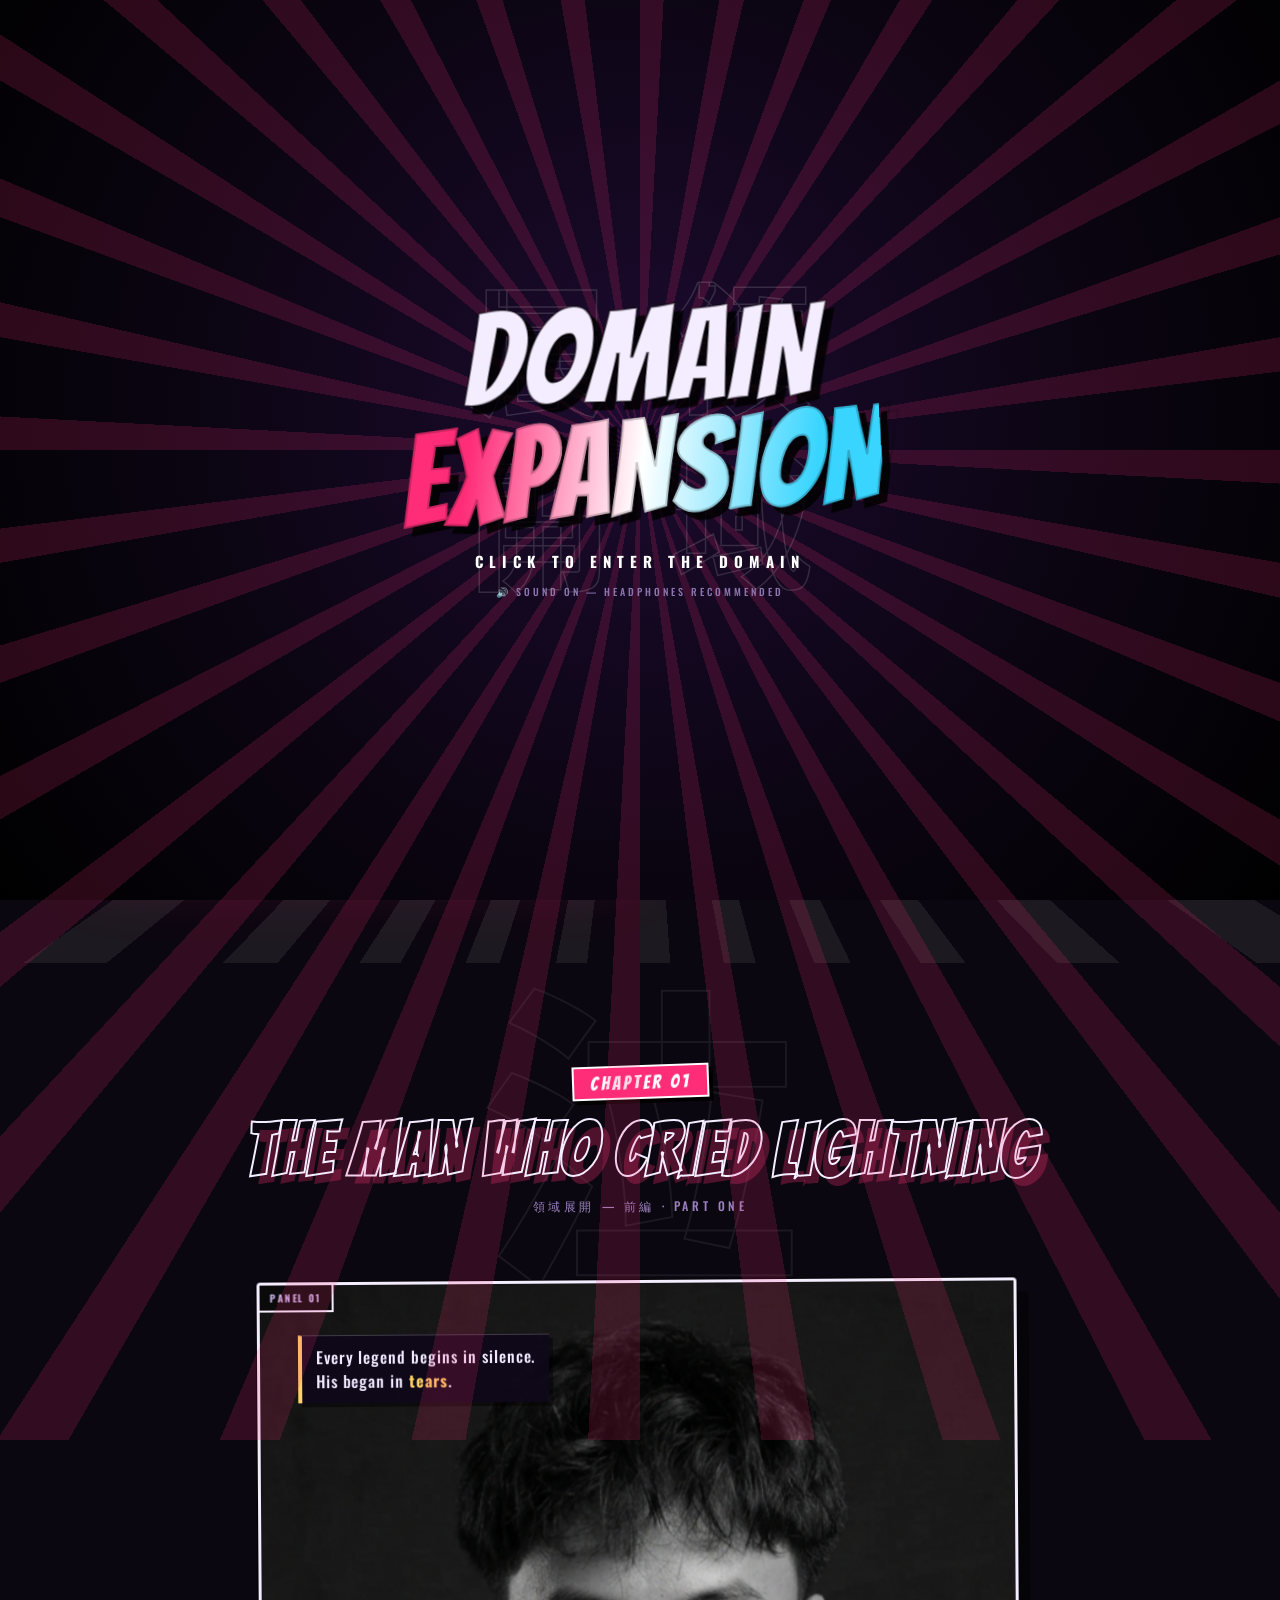
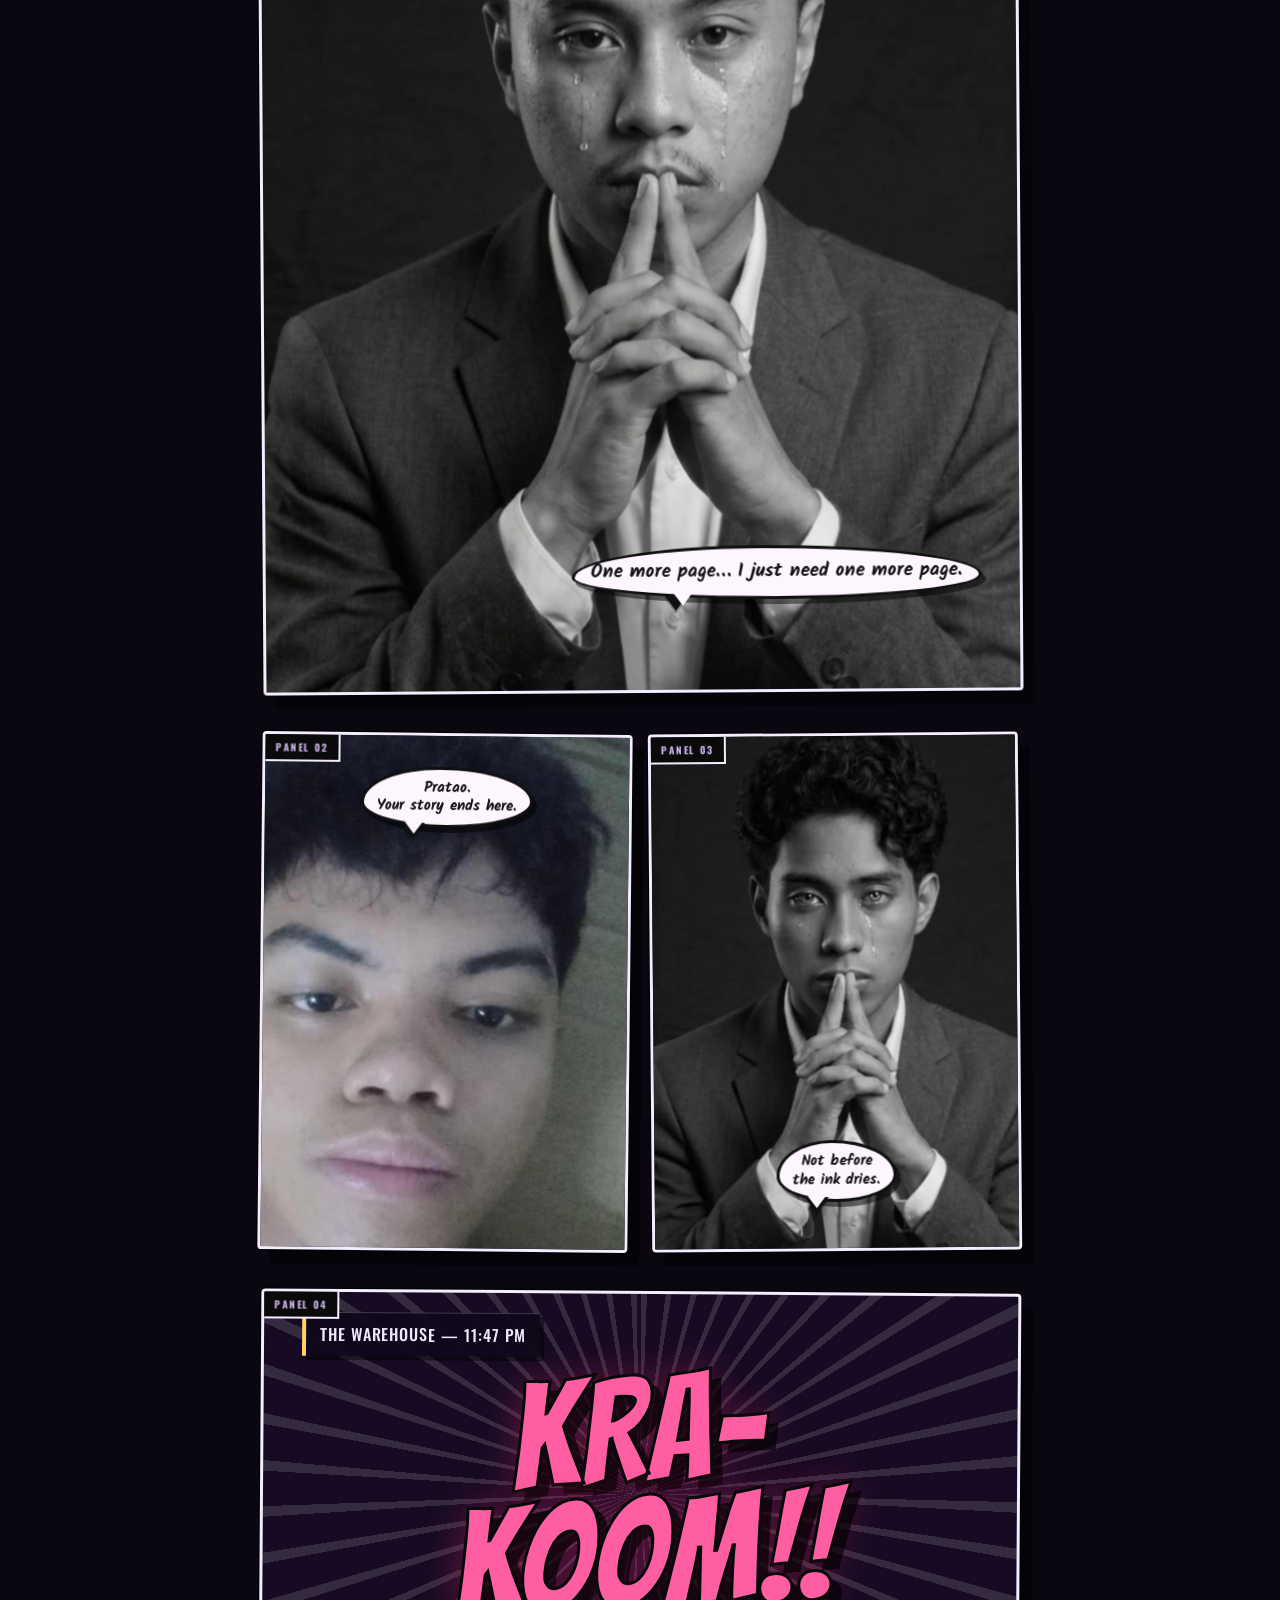
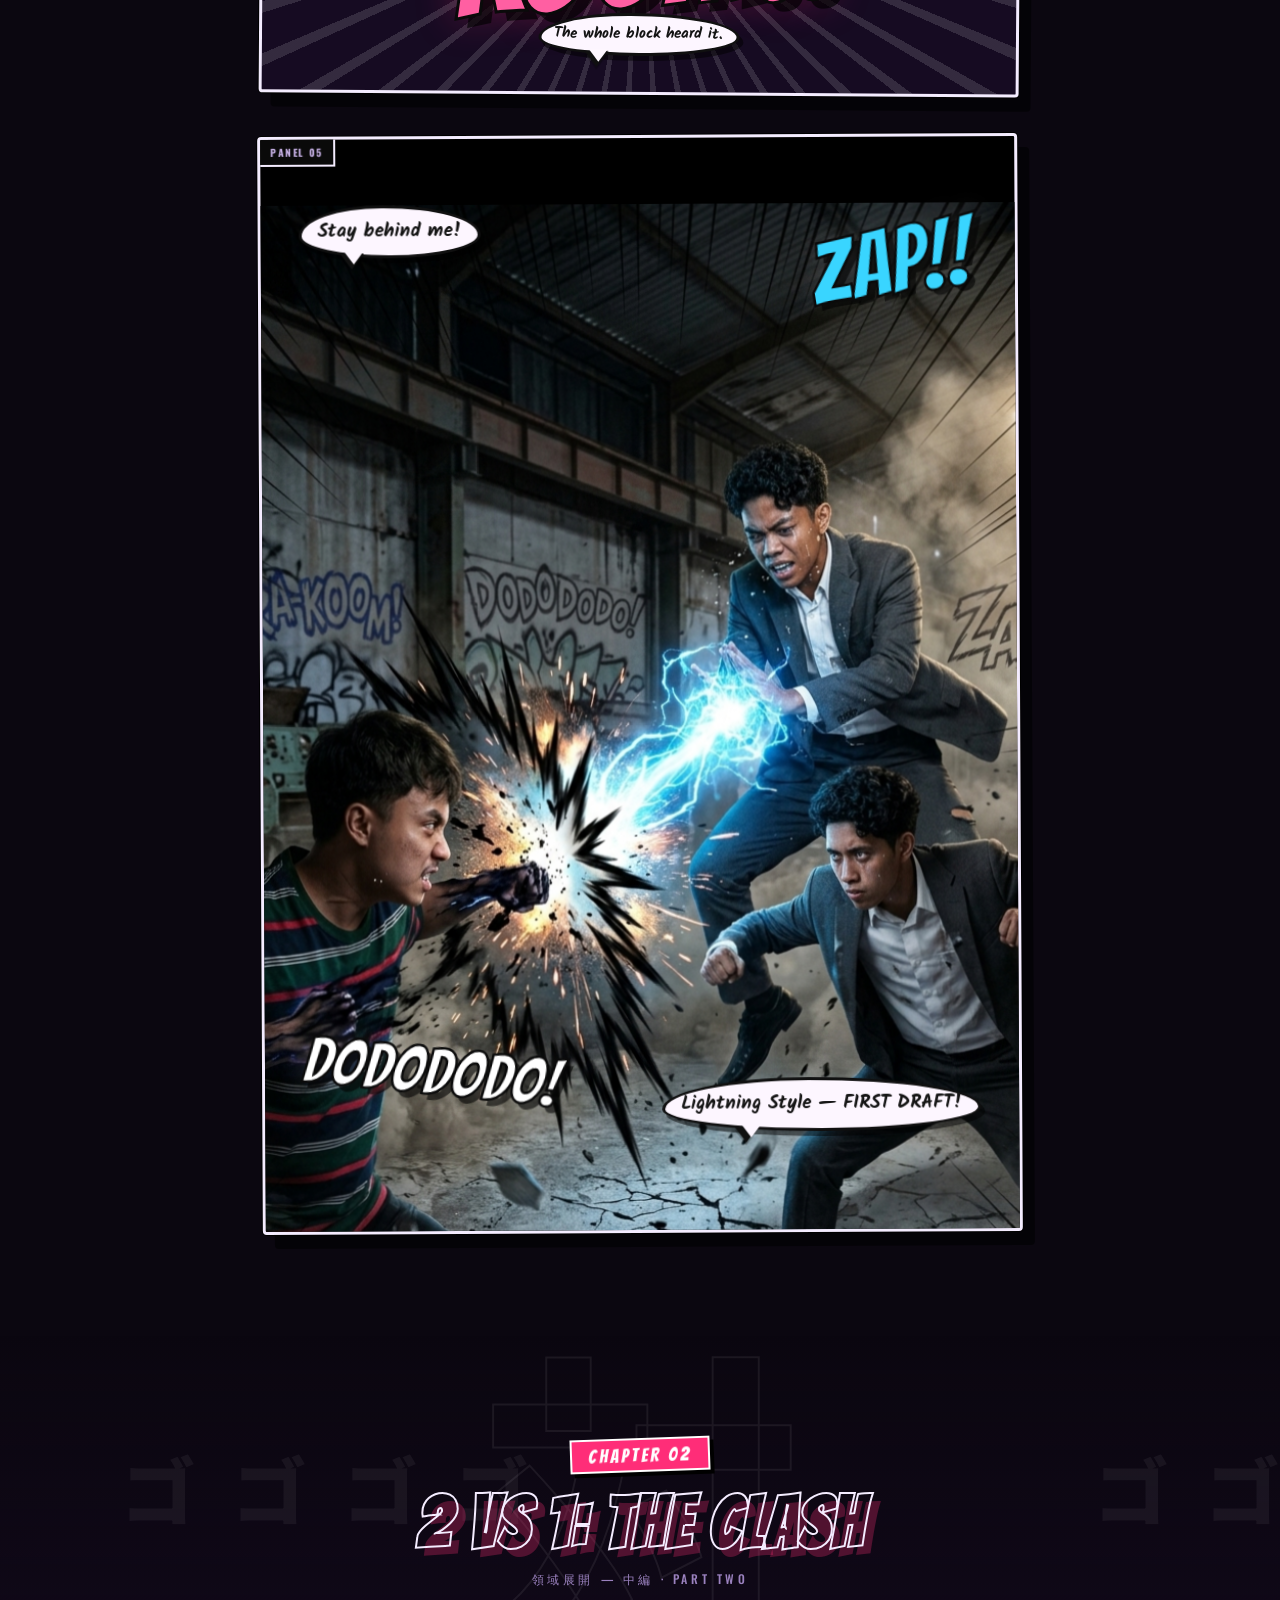
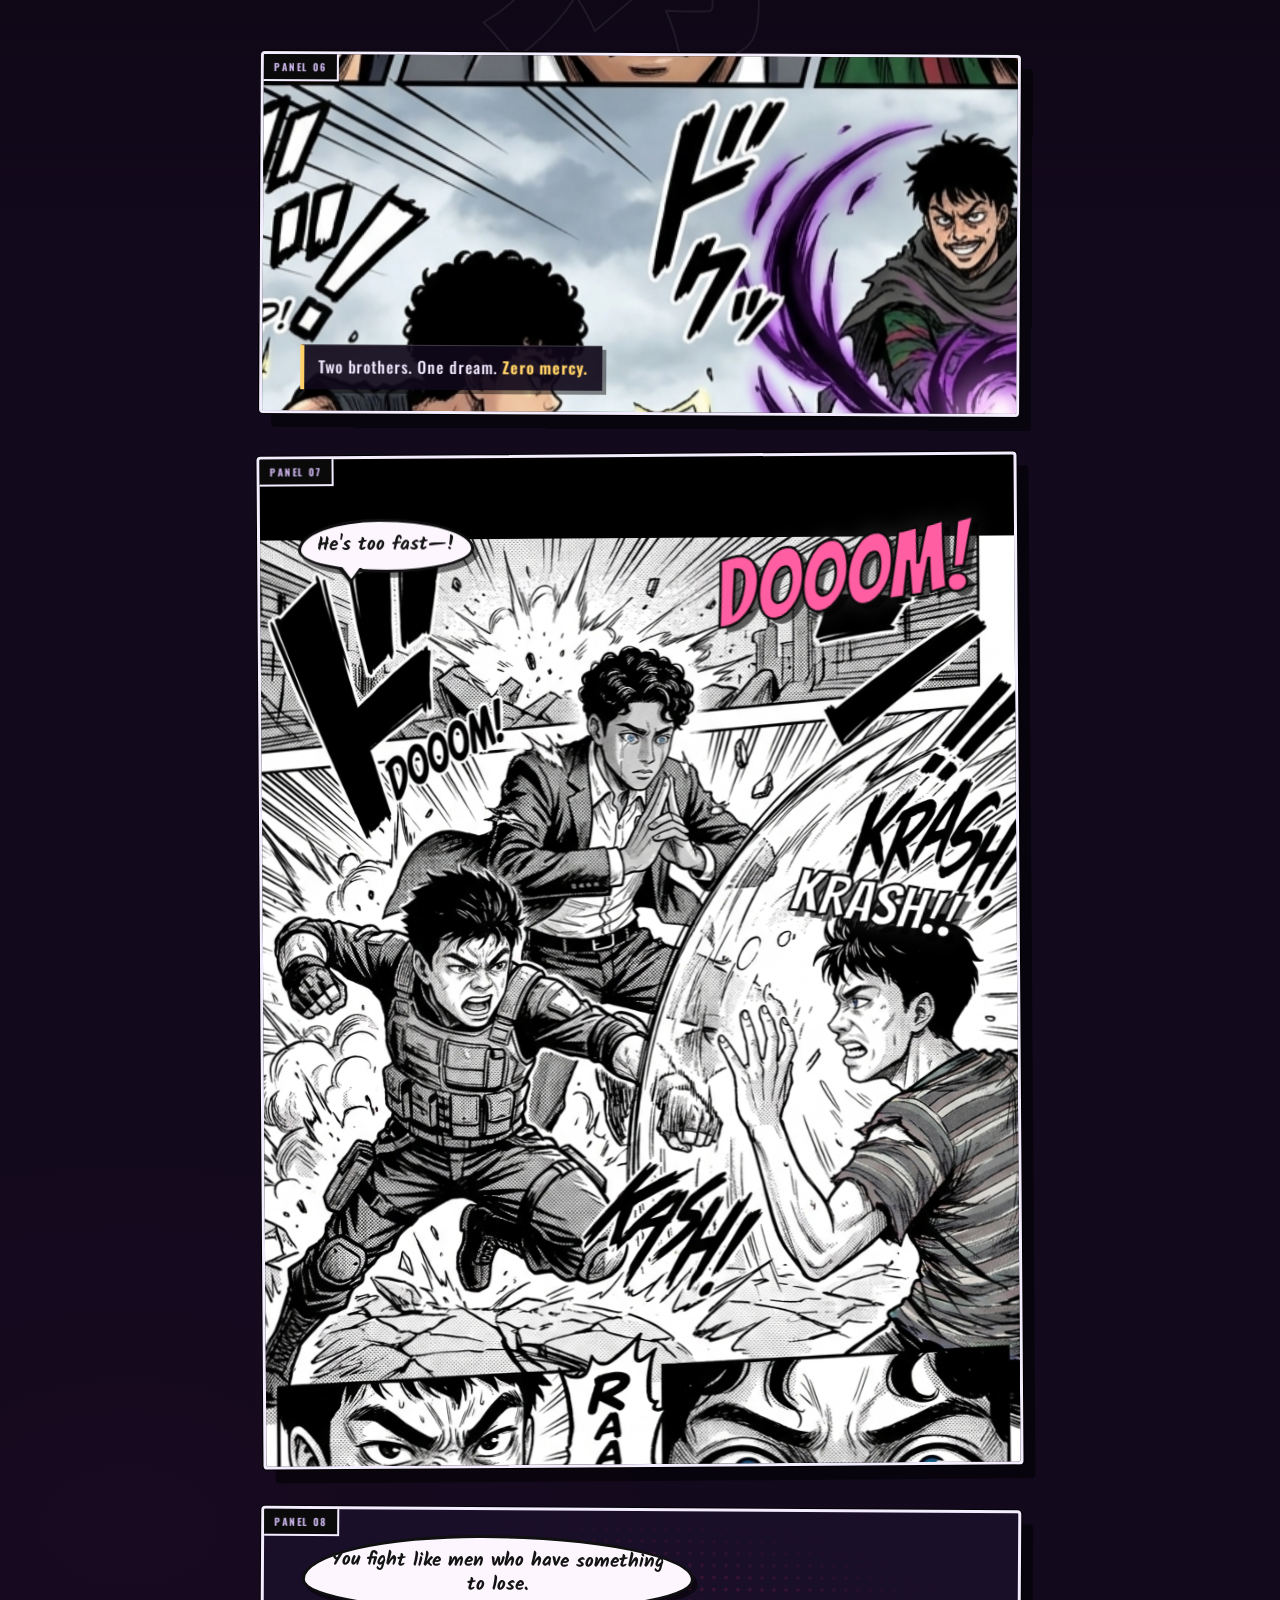
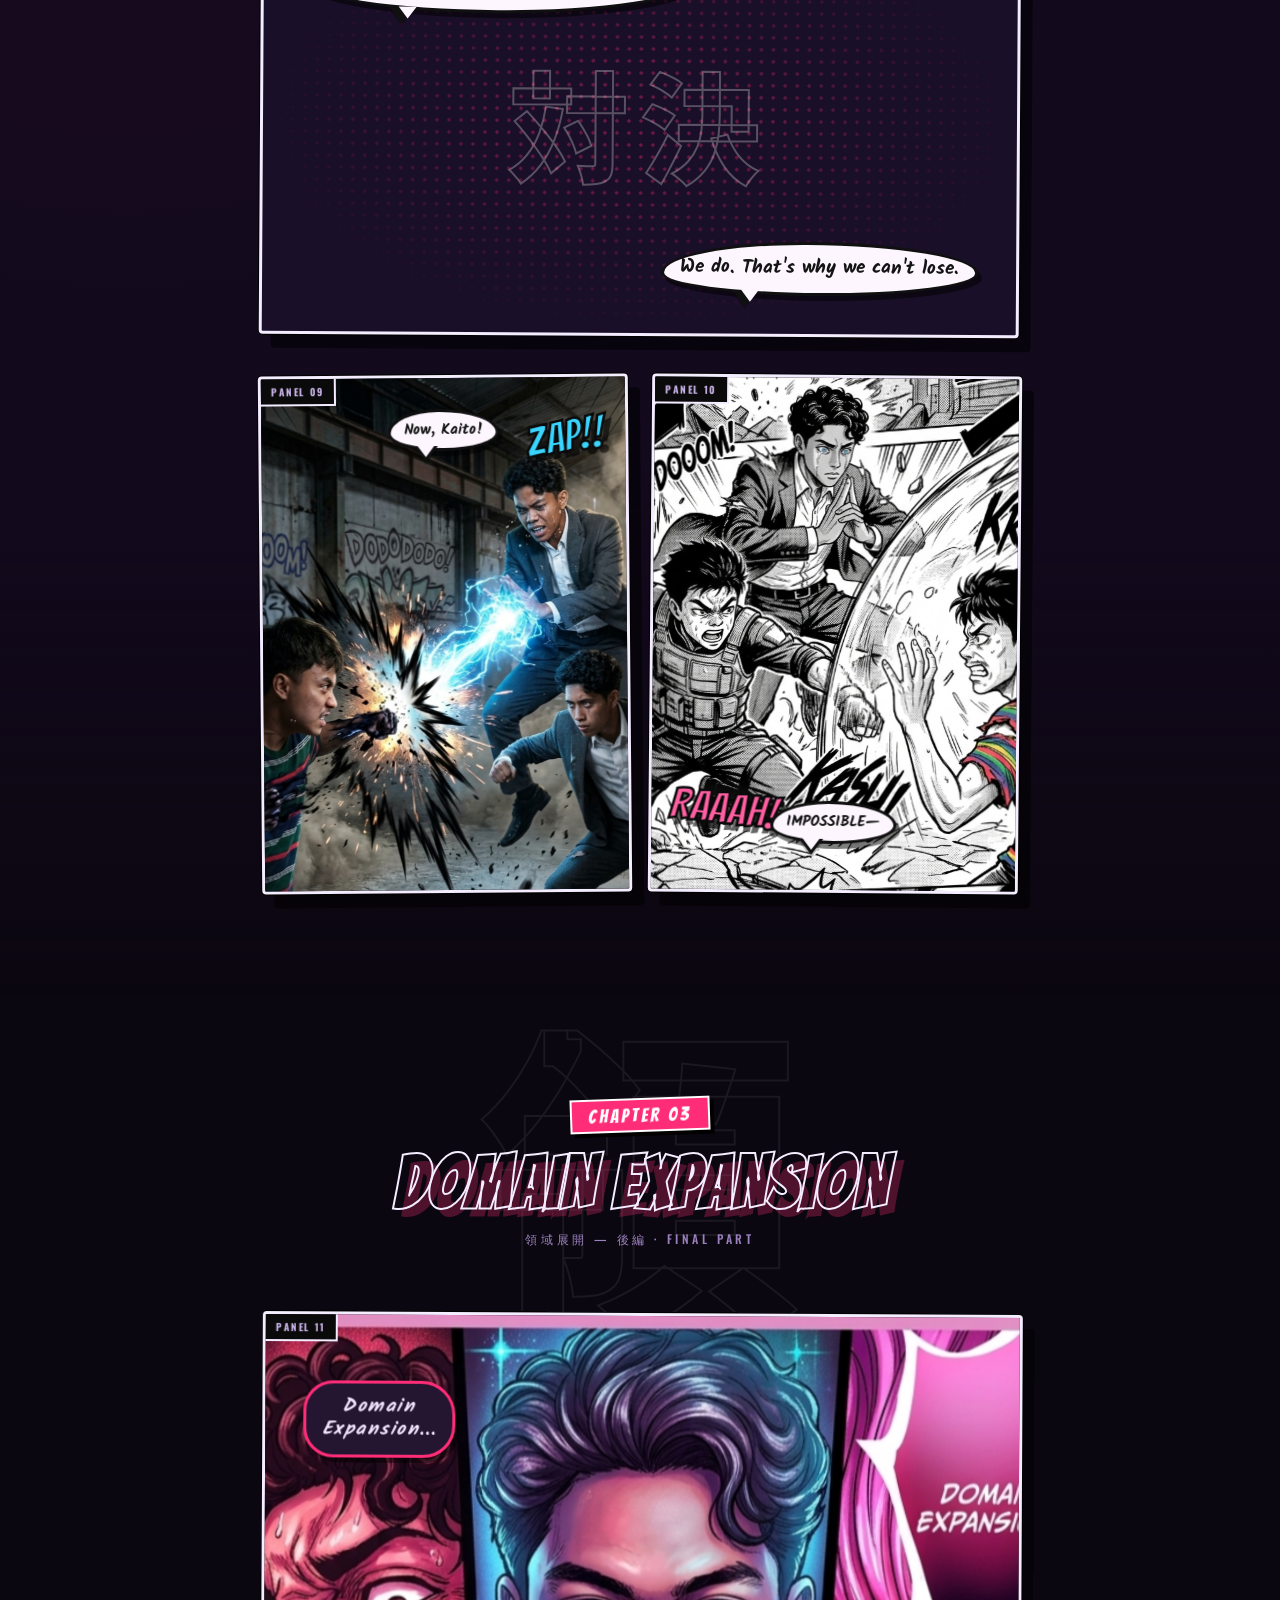
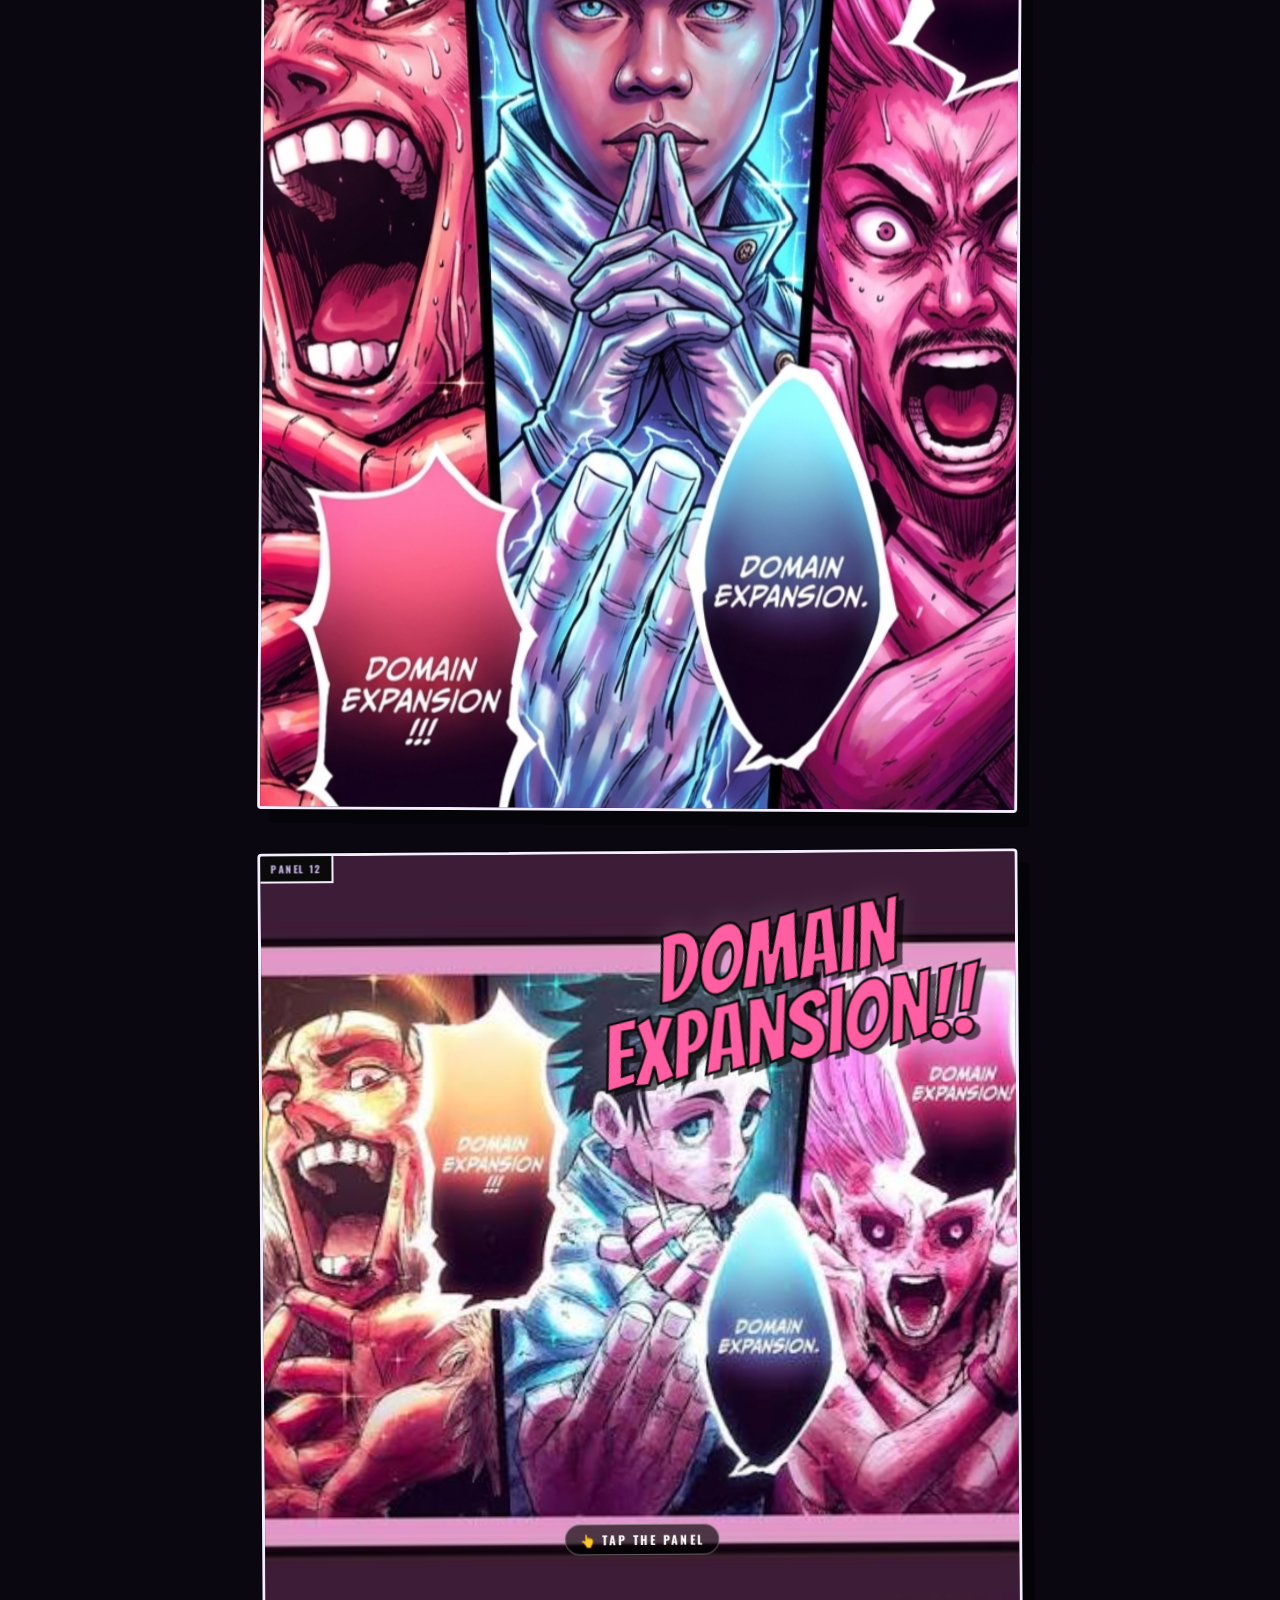
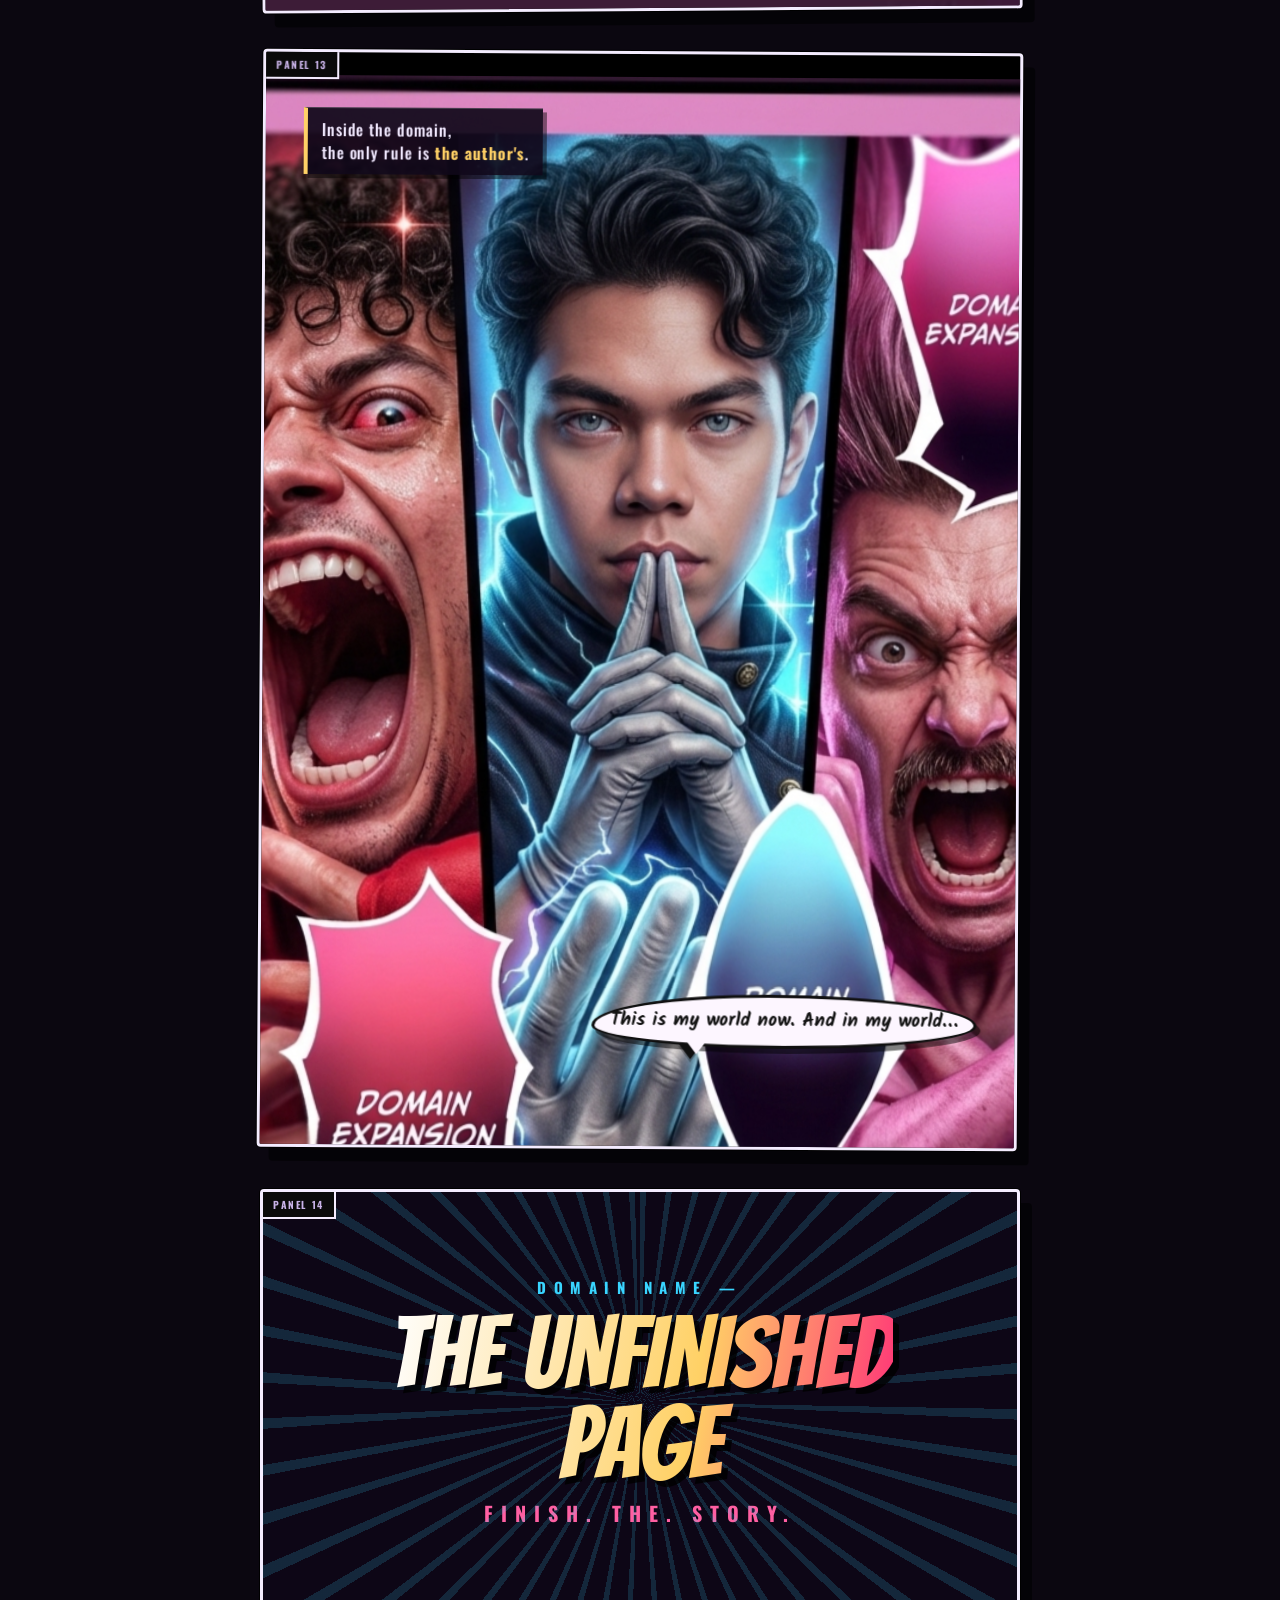
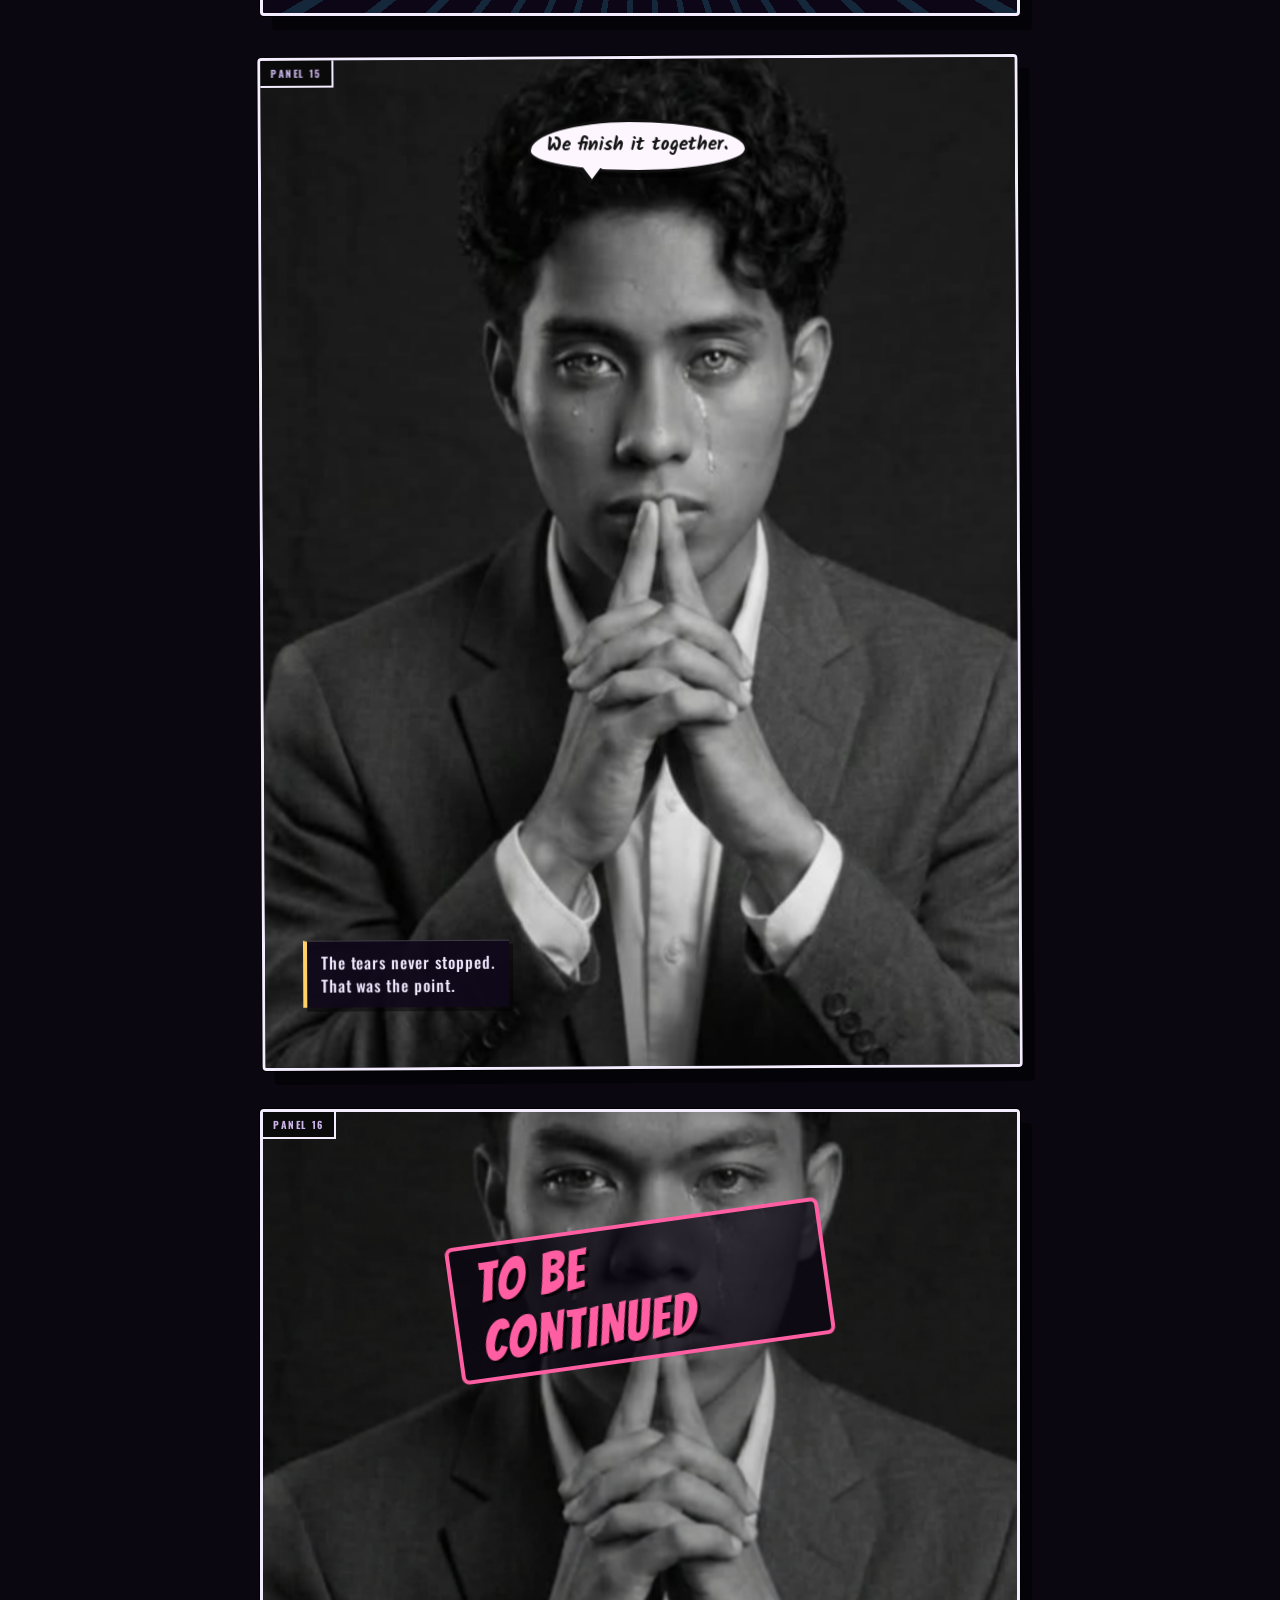
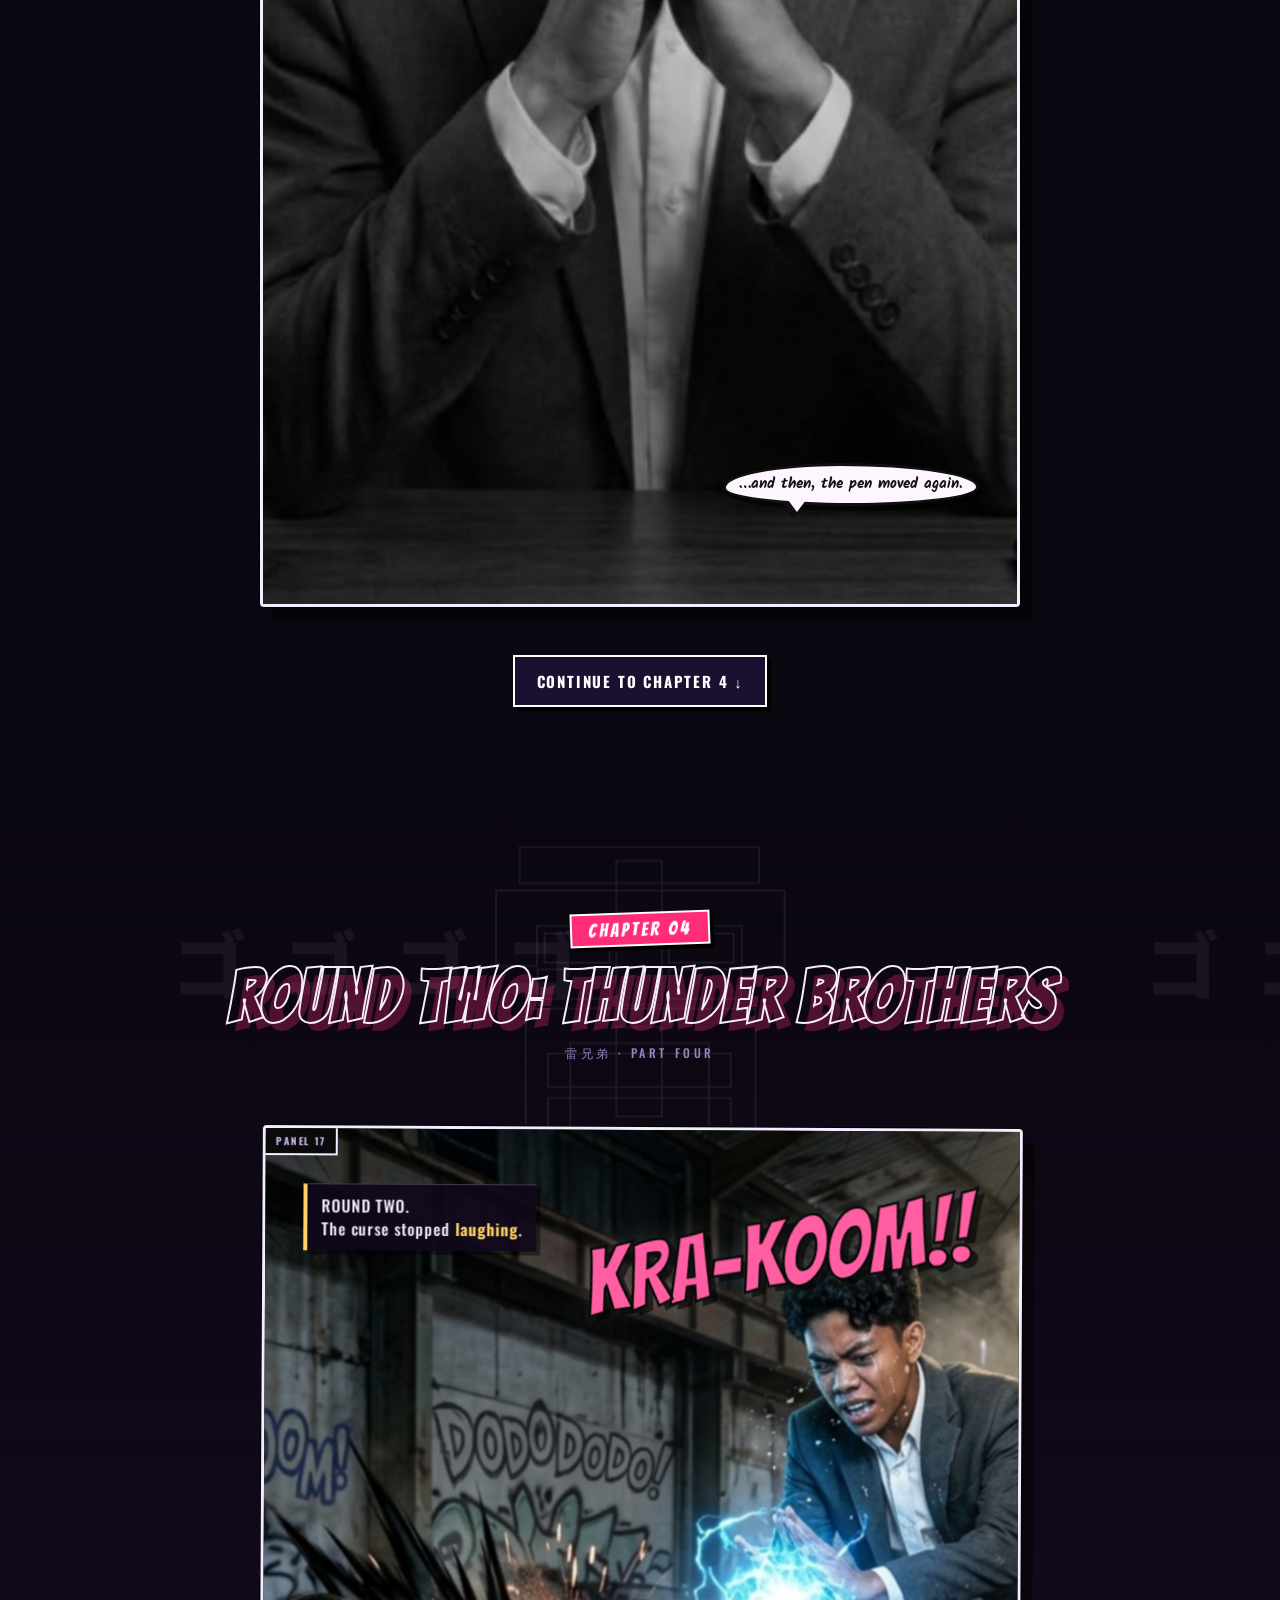
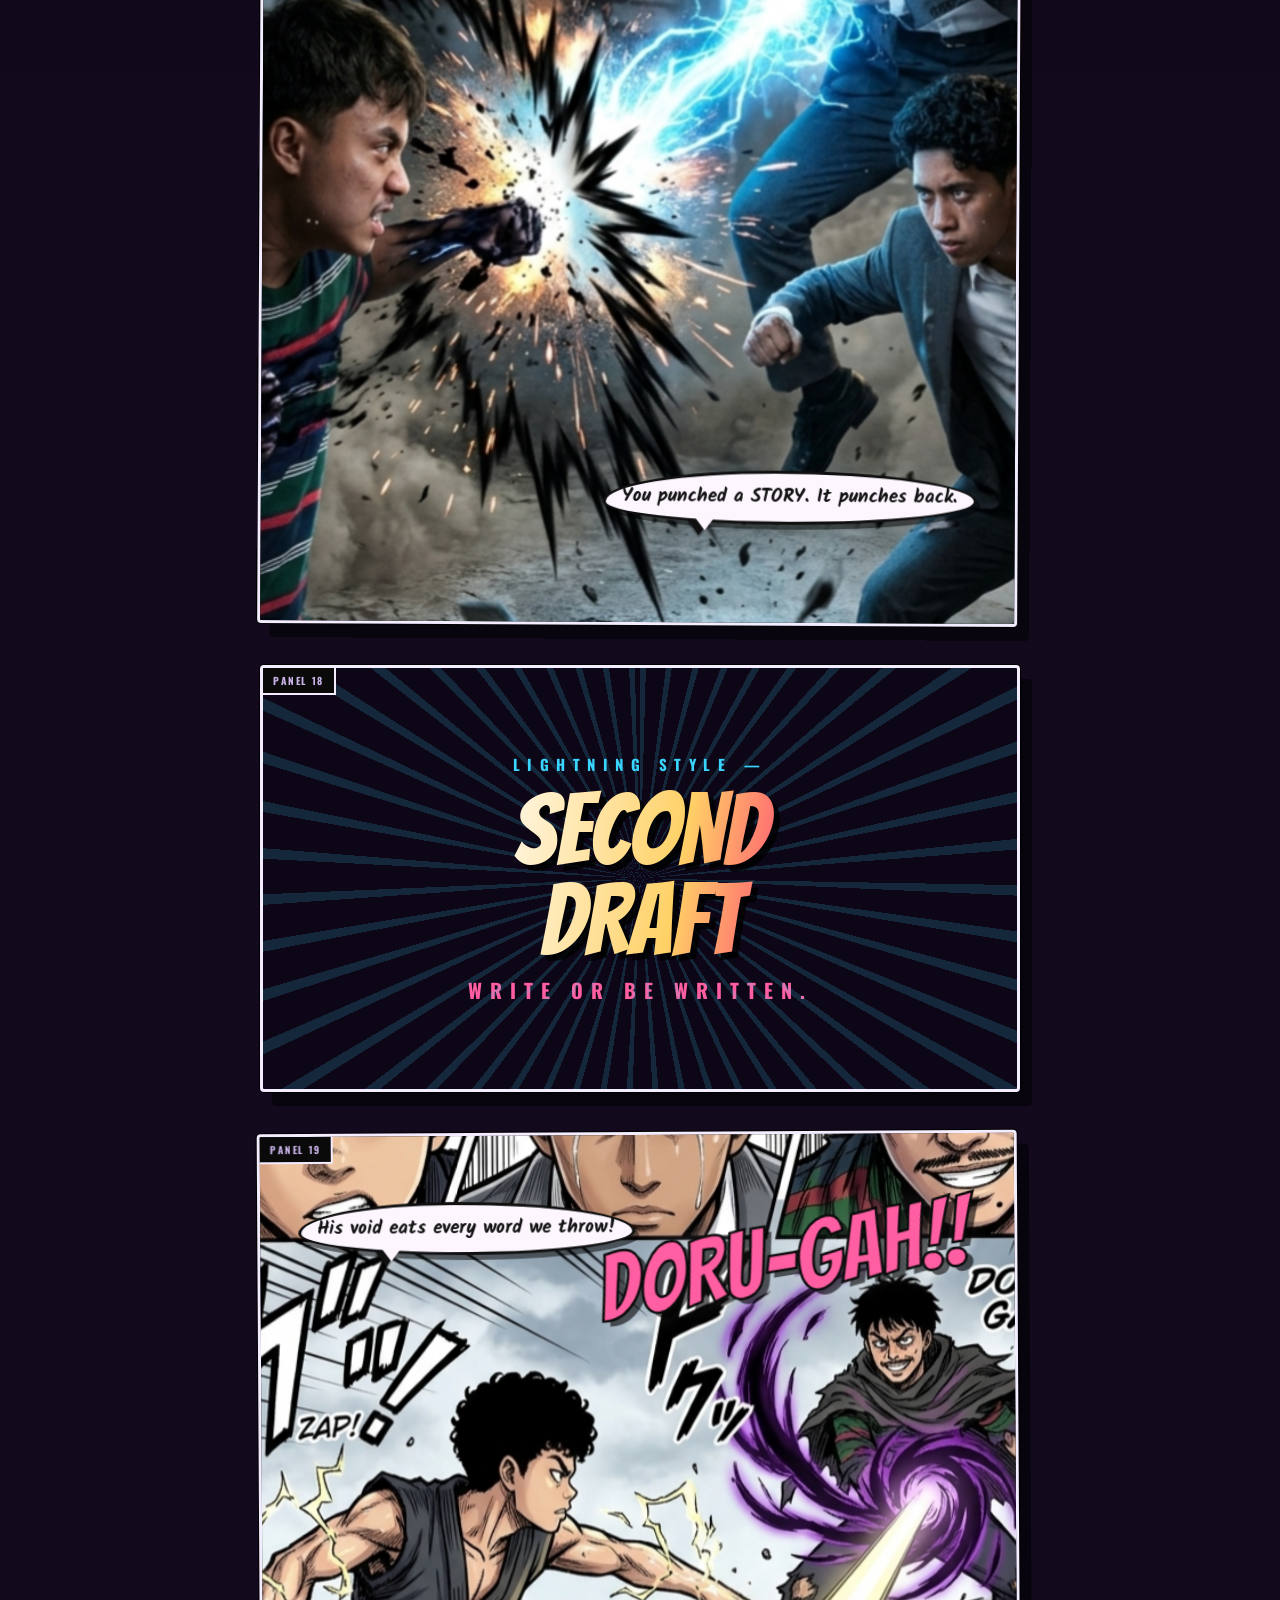
==== index.html @ a5335c6c "v2: intro cut-in, directional reveals, screen flash/quake, cinematic zoom, chapter rail, sound engin" ====
<!DOCTYPE html>
<html lang="en">
<head>
<meta charset="UTF-8">
<meta name="viewport" content="width=device-width, initial-scale=1.0">
<title>DOMAIN EXPANSION — Interactive Webtoon by PRATAO</title>
<meta name="description" content="DOMAIN EXPANSION — an interactive manga webtoon. Two brothers, one curse, and a domain built from unfinished pages. Scroll to read.">
<meta property="og:title" content="DOMAIN EXPANSION — Interactive Webtoon">
<meta property="og:description" content="Two brothers. One dream. Zero mercy. An interactive manga you can scroll, tap and unleash.">
<meta property="og:image" content="assets/img/domain-anime.jpg">
<meta name="theme-color" content="#0b0710">
<link rel="icon" href="data:image/svg+xml,<svg xmlns='http://www.w3.org/2000/svg' viewBox='0 0 100 100'><text y='.9em' font-size='90'>⚡</text></svg>">
<link rel="preconnect" href="https://fonts.googleapis.com">
<link rel="preconnect" href="https://fonts.gstatic.com" crossorigin>
<link href="https://fonts.googleapis.com/css2?family=Bangers&family=Kalam:wght@400;700&family=Oswald:wght@500;700&family=Noto+Sans+JP:wght@700;900&display=swap" rel="stylesheet">
<link rel="stylesheet" href="css/style.css">
</head>
<body>

<!-- ===== INTRO CUT-IN ===== -->
<div id="intro" class="intro" role="button" aria-label="Enter the site">
  <div class="intro__burst" aria-hidden="true"></div>
  <div class="intro__kanji" aria-hidden="true">領域展開</div>
  <div class="intro__title" aria-hidden="true">DOMAIN<em>EXPANSION</em></div>
  <div class="intro__press">CLICK TO ENTER THE DOMAIN</div>
  <div class="intro__hint">🔊 SOUND ON — HEADPHONES RECOMMENDED</div>
</div>
<div id="flashfx" class="flashfx" aria-hidden="true"></div>

<!-- ===== TICKER ===== -->
<div class="ticker" aria-hidden="true">
  <div class="ticker__track">
    <span>⚡ DOMAIN EXPANSION — 領域展開 — CHAPTER 6 OUT NOW — TAP PANELS TO UNLEASH — ⚡ DOMAIN EXPANSION — 領域展開 — CHAPTER 6 OUT NOW — TAP PANELS TO UNLEASH — </span>
    <span>⚡ DOMAIN EXPANSION — 領域展開 — CHAPTER 6 OUT NOW — TAP PANELS TO UNLEASH — ⚡ DOMAIN EXPANSION — 領域展開 — CHAPTER 6 OUT NOW — TAP PANELS TO UNLEASH — </span>
  </div>
</div>

<!-- ===== NAV ===== -->
<nav class="nav">
  <a class="nav__logo" href="#cover">
    <span class="nav__mark">DE</span>
    <span class="nav__title">DOMAIN<em>EXPANSION</em></span>
  </a>
  <div class="nav__links">
    <a href="#ch1">CH.1</a>
    <a href="#ch2">CH.2</a>
    <a href="#ch3">CH.3</a>
    <a href="#ch4">CH.4</a>
    <a href="#ch5">CH.5</a>
    <a href="#ch6">CH.6</a>
    <a href="#lab">LAB</a>
  </div>
  <div class="nav__actions">
    <button id="soundBtn" class="btn btn--ghost" title="Toggle sound (S)"><span id="soundIcon">🔇</span></button>
    <button id="domainBtn" class="btn btn--domain">DOMAIN EXPANSION ⚡</button>
  </div>
  <div class="progress"><div id="progressBar" class="progress__bar"></div></div>
</nav>
<aside id="rail" class="rail" aria-label="Chapters"></aside>

<!-- ===== COVER ===== -->
<header id="cover" class="cover">
  <div class="cover__burst" aria-hidden="true"></div>
  <div class="cover__inner">
    <div class="cover__art" data-reveal>
      <img src="assets/img/domain-anime.jpg" alt="Three sorcerers shouting DOMAIN EXPANSION" class="cover__img">
      <span class="cover__kanji" aria-hidden="true">領域展開</span>
    </div>
    <div class="cover__text">
      <p class="cover__kicker" data-reveal style="--d:.05s">SCROLL · TAP · UNLEASH</p>
      <h1 class="cover__title" data-reveal style="--d:.12s">
        <span class="t1">DOMAIN</span>
        <span class="t2">EXPANSION</span>
      </h1>
      <p class="cover__byline" data-reveal style="--d:.22s">STORY &amp; ART — <b>PRATAO</b> · AN INTERACTIVE WEBTOON</p>
      <div class="cover__cta" data-reveal style="--d:.3s">
        <a href="#ch1" class="btn btn--big">START READING ↓</a>
        <button class="btn btn--big btn--domain js-domain">DOMAIN EXPANSION ⚡</button>
      </div>
      <p class="cover__hint" data-reveal style="--d:.4s">TIP: every panel reacts when you tap it.</p>
    </div>
  </div>
</header>

<main>
<!-- ============ CHAPTER 1 ============ -->
<section id="ch1" class="chapter">
  <header class="chapter-card" data-reveal>
    <div class="cc-num">CHAPTER 01</div>
    <h2 class="cc-title">THE MAN WHO CRIED LIGHTNING</h2>
    <p class="cc-sub">領域展開 — 前編 · PART ONE</p>
  </header>

  <div class="page">

    <!-- P01 : desk tears (top crop) -->
    <figure class="panel r-34" data-no="01" data-reveal data-sfx="SHHK!" style="--tilt:-.4deg">
      <img class="art" src="assets/img/desk-tears-3.jpg" alt="A man in a suit crying, hands joined in a sign" style="--pos:50% 12%; --zoom:1.25" loading="lazy">
      <div class="narration n-tl" style="--d:.5s">Every legend begins in silence.<br>His began in <b>tears</b>.</div>
      <div class="bubble b-br" style="--d:.8s">One more page… I just need <b>one more page</b>.</div>
      <span class="tag">PANEL 01</span>
    </figure>

    <!-- P02 : villain vs hero split -->
    <div class="row">
      <figure class="panel r-45" data-no="02" data-reveal style="--tilt:.6deg">
        <img class="art" src="assets/img/villain.jpg" alt="The striped-shirt curse glaring" style="--pos:50% 28%; --zoom:1.35" loading="lazy">
        <div class="bubble b-tc sm" style="--d:.45s">Pratao.<br>Your story <b>ends</b> here.</div>
        <span class="tag">PANEL 02</span>
      </figure>
      <figure class="panel r-45" data-no="03" data-reveal style="--tilt:-.5deg; --d:.12s">
        <img class="art" src="assets/img/desk-tears-2.jpg" alt="The hero's tearful face" style="--pos:50% 14%; --zoom:1.45" loading="lazy">
        <div class="bubble b-bc sm" style="--d:.7s">Not before<br>the ink <b>dries</b>.</div>
        <span class="tag">PANEL 03</span>
      </figure>
    </div>

    <!-- P04 : pure CSS SFX panel (generated, no photo) -->
    <figure class="panel panel--sfx" data-no="04" data-reveal data-sfx="KRA-KOOM!!" style="--tilt:.4deg">
      <div class="speedlines" aria-hidden="true"></div>
      <div class="narration n-tl" style="--d:.5s">THE WAREHOUSE — 11:47 PM</div>
      <div class="giant-sfx gs-pink" style="--d:.35s">KRA-<br>KOOM!!</div>
      <div class="bubble b-bc sm" style="--d:.9s">The whole block heard it.</div>
      <span class="tag">PANEL 04</span>
    </figure>

    <!-- P05 : warehouse fight -->
    <figure class="panel r-916" data-no="05" data-reveal data-sfx="ZAP!!" style="--tilt:-.3deg">
      <img class="art" src="assets/img/warehouse-fight.jpg" alt="Lightning clash inside an abandoned warehouse" style="--pos:50% 45%; --zoom:1.12" loading="lazy">
      <div class="sfx sfx-cyan s1" style="--d:.45s">ZAP!!</div>
      <div class="sfx sfx-white s2" style="--d:.65s">DODODODO!</div>
      <div class="bubble b-tl" style="--d:.85s">Stay behind me!</div>
      <div class="bubble b-br" style="--d:1.05s">Lightning Style — <b>FIRST DRAFT!</b></div>
      <span class="tag">PANEL 05</span>
    </figure>

  </div>
</section>

<!-- ============ CHAPTER 2 ============ -->
<section id="ch2" class="chapter chapter--alt">
  <header class="chapter-card" data-reveal>
    <div class="cc-num">CHAPTER 02</div>
    <h2 class="cc-title">2 VS 1: THE CLASH</h2>
    <p class="cc-sub">領域展開 — 中編 · PART TWO</p>
  </header>

  <div class="page">

    <!-- P06 : three faces strip -->
    <figure class="panel r-21" data-no="06" data-reveal data-sfx="GOGOGO" style="--tilt:.3deg">
      <img class="art" src="assets/img/clash-2v1.jpg" alt="2 VS 1: THE CLASH — three faces before battle" style="--pos:50% 18%; --zoom:1.7" loading="lazy">
      <div class="narration n-bl" style="--d:.5s">Two brothers. One dream. <b>Zero mercy.</b></div>
      <span class="tag">PANEL 06</span>
    </figure>

    <!-- P07 : B/W manga fight -->
    <figure class="panel r-34" data-no="07" data-reveal data-sfx="DOOOM!!" style="--tilt:-.4deg">
      <img class="art" src="assets/img/clash-bw.jpg" alt="Black and white manga battle page" style="--pos:50% 40%; --zoom:1.05" loading="lazy">
      <div class="sfx sfx-pink s1" style="--d:.45s">DOOOM!</div>
      <div class="sfx sfx-white s3" style="--d:.7s">KRASH!!</div>
      <div class="bubble b-tl" style="--d:.9s">He's too fast—!</div>
      <span class="tag">PANEL 07</span>
    </figure>

    <!-- P08 : dialogue-only halftone panel (generated) -->
    <figure class="panel panel--talk" data-no="08" data-reveal style="--tilt:.35deg">
      <div class="halftone" aria-hidden="true"></div>
      <div class="talk__kanji" aria-hidden="true">対決</div>
      <div class="bubble b-tl" style="--d:.4s">You fight like men who have something to lose.</div>
      <div class="bubble b-br" style="--d:.8s">We do. That's why we <b>can't</b> lose.</div>
      <span class="tag">PANEL 08</span>
    </figure>

    <!-- P09 : split realism + color -->
    <div class="row">
      <figure class="panel r-45" data-no="09" data-reveal data-sfx="VWOOM!!" style="--tilt:-.5deg">
        <img class="art" src="assets/img/warehouse-fight.jpg" alt="Lightning blast against the curse" style="--pos:24% 55%; --zoom:1.45" loading="lazy">
        <div class="sfx sfx-cyan s1 sm-sfx" style="--d:.5s">ZAP!!</div>
        <div class="bubble b-tc sm" style="--d:.75s">Now, Kaito!</div>
        <span class="tag">PANEL 09</span>
      </figure>
      <figure class="panel r-45" data-no="10" data-reveal style="--tilt:.5deg; --d:.12s">
        <img class="art" src="assets/img/clash-bw-color.jpg" alt="The curse screams as the brothers attack" style="--pos:74% 42%; --zoom:1.45" loading="lazy">
        <div class="sfx sfx-pink s2 sm-sfx" style="--d:.55s">RAAAH!</div>
        <div class="bubble b-bc sm" style="--d:.85s">IMPOSSIBLE—</div>
        <span class="tag">PANEL 10</span>
      </figure>
    </div>

  </div>
</section>

<!-- ============ CHAPTER 3 ============ -->
<section id="ch3" class="chapter">
  <header class="chapter-card" data-reveal>
    <div class="cc-num">CHAPTER 03</div>
    <h2 class="cc-title">DOMAIN EXPANSION</h2>
    <p class="cc-sub">領域展開 — 後編 · FINAL PART</p>
  </header>

  <div class="page">

    <!-- P11 : whisper before the domain -->
    <figure class="panel r-916" data-no="11" data-reveal data-sfx="VMMMM..." style="--tilt:.3deg">
      <img class="art" src="assets/img/domain-anime.jpg" alt="The suit sorcerer closes his hands, energy rising" style="--pos:50% 32%; --zoom:1.18" loading="lazy">
      <div class="bubble b-tl whisper" style="--d:.5s">Domain<br>Expansion…</div>
      <span class="tag">PANEL 11</span>
    </figure>

    <!-- P12 : the grid — tap to trigger overlay -->
    <figure class="panel r-11" data-no="12" data-reveal data-domain data-sfx="領域展開!!" style="--tilt:-.4deg">
      <img class="art" src="assets/img/domain-anime-grid.png" alt="Three sorcerers shout DOMAIN EXPANSION" style="--pos:50% 50%; --zoom:1" loading="lazy">
      <div class="sfx sfx-pink s1" style="--d:.45s">DOMAIN<br>EXPANSION!!</div>
      <div class="tap-hint" style="--d:1s">👆 TAP THE PANEL</div>
      <span class="tag">PANEL 12</span>
    </figure>

    <!-- P13 : realism domain -->
    <figure class="panel r-916" data-no="13" data-reveal data-domain data-sfx="領域展開!!" style="--tilt:.35deg">
      <img class="art" src="assets/img/domain-realism.jpg" alt="Realistic domain expansion panel with two screaming curses" style="--pos:50% 38%; --zoom:1.15" loading="lazy">
      <div class="narration n-tl" style="--d:.5s">Inside the domain,<br>the only rule is <b>the author's</b>.</div>
      <div class="bubble b-br" style="--d:.85s">This is my world now. And in my world…</div>
      <span class="tag">PANEL 13</span>
    </figure>

    <!-- P14 : full-bleed impact panel (generated) -->
    <figure class="panel panel--impact" data-no="14" data-reveal data-domain data-sfx="THE UNFINISHED PAGE" style="--tilt:0deg">
      <div class="speedlines speedlines--cyan" aria-hidden="true"></div>
      <div class="impact__small">DOMAIN NAME —</div>
      <div class="impact__big">THE UNFINISHED<br>PAGE</div>
      <div class="impact__line">FINISH. THE. STORY.</div>
      <span class="tag">PANEL 14</span>
    </figure>

    <!-- P15 : tears resolve -->
    <figure class="panel r-34" data-no="15" data-reveal data-sfx="SHHH..." style="--tilt:-.3deg">
      <img class="art" src="assets/img/desk-tears-2.jpg" alt="The hero cries as the domain fades" style="--pos:50% 20%; --zoom:1.28" loading="lazy">
      <div class="bubble b-tc" style="--d:.5s">We finish it <b>together</b>.</div>
      <div class="narration n-bl" style="--d:.9s">The tears never stopped.<br>That was the point.</div>
      <span class="tag">PANEL 15</span>
    </figure>

    <!-- P16 : ending -->
    <figure class="panel r-916 panel--end" data-no="16" data-reveal style="--tilt:0deg">
      <img class="art" src="assets/img/desk-tears-1.jpg" alt="Back at the desk, pen waiting" style="--pos:50% 82%; --zoom:1.35" loading="lazy">
      <div class="end-stamp" style="--d:.7s">TO BE CONTINUED</div>
      <div class="bubble b-br sm" style="--d:.4s">…and then, <b>the pen moved again</b>.</div>
      <span class="tag">PANEL 16</span>
    </figure>

    <div class="next-ch" data-reveal>
      <a class="btn btn--big" href="#ch4">CONTINUE TO CHAPTER 4 ↓</a>
    </div>
  </div>
</section>

<!-- ============ CHAPTER 4 ============ -->
<section id="ch4" class="chapter chapter--alt">
  <header class="chapter-card" data-reveal>
    <div class="cc-num">CHAPTER 04</div>
    <h2 class="cc-title">ROUND TWO: THUNDER BROTHERS</h2>
    <p class="cc-sub">雷兄弟 · PART FOUR</p>
  </header>

  <div class="page">

    <!-- P17 : warehouse rematch -->
    <figure class="panel r-916" data-no="17" data-reveal data-sfx="KRA-KOOM!!" style="--tilt:.3deg">
      <img class="art" src="assets/img/warehouse-fight.jpg" alt="The curse punches back at the warehouse" style="--pos:24% 55%; --zoom:1.5" loading="lazy">
      <div class="narration n-tl" style="--d:.5s">ROUND TWO.<br>The curse stopped <b>laughing</b>.</div>
      <div class="sfx sfx-pink s1" style="--d:.45s">KRA-KOOM!!</div>
      <div class="bubble b-br" style="--d:.85s">You punched a STORY. It punches <b>back</b>.</div>
      <span class="tag">PANEL 17</span>
    </figure>

    <!-- P18 : CSS impact — second draft -->
    <figure class="panel panel--impact" data-no="18" data-reveal data-sfx="SECOND DRAFT!!" style="--tilt:0deg">
      <div class="speedlines speedlines--cyan" aria-hidden="true"></div>
      <div class="impact__small">LIGHTNING STYLE —</div>
      <div class="impact__big">SECOND<br>DRAFT</div>
      <div class="impact__line">WRITE OR BE WRITTEN.</div>
      <span class="tag">PANEL 18</span>
    </figure>

    <!-- P19 : the main clash -->
    <figure class="panel r-916" data-no="19" data-reveal data-sfx="TRA-KOOM!!" style="--tilt:-.35deg">
      <img class="art" src="assets/img/clash-2v1.jpg" alt="The brothers clash with the curse mid-air" style="--pos:50% 48%; --zoom:1.25" loading="lazy">
      <div class="sfx sfx-pink s1" style="--d:.45s">DORU-GAH!!</div>
      <div class="sfx sfx-white s2" style="--d:.65s">TRA-KOOM!</div>
      <div class="bubble b-tl" style="--d:.85s">His void eats every word we throw!</div>
      <div class="bubble b-br" style="--d:1.05s">Then throw <b>FASTER!</b></div>
      <span class="tag">PANEL 19</span>
    </figure>

    <!-- P20 : brothers' rhythm -->
    <figure class="panel r-45" data-no="20" data-reveal data-sfx="BZZT!!" style="--tilt:.4deg">
      <img class="art" src="assets/img/clash-bw-color.jpg" alt="The armored fighter and the suit sorcerer move together" style="--pos:22% 40%; --zoom:1.5" loading="lazy">
      <div class="sfx sfx-cyan s2 sm-sfx" style="--d:.5s">BZZT!!</div>
      <div class="narration n-bl" style="--d:.6s">Kaito reads the rhythm.<br>Pratao <b>writes</b> it.</div>
      <div class="bubble b-tc sm" style="--d:.9s">On three. One—</div>
      <span class="tag">PANEL 20</span>
    </figure>

    <!-- P21 : villain's question -->
    <figure class="panel r-45" data-no="21" data-reveal data-sfx="GRRR..." style="--tilt:-.4deg; --d:.12s">
      <img class="art" src="assets/img/villain.jpg" alt="The curse glares, demanding an answer" style="--pos:50% 38%; --zoom:1.6" loading="lazy">
      <div class="bubble b-tl" style="--d:.5s">WHERE IS YOUR DOMAIN NOW, <b>WRITER?</b></div>
      <div class="narration n-bl" style="--d:.9s">It was a fair question.</div>
      <span class="tag">PANEL 21</span>
    </figure>

    <div class="next-ch" data-reveal>
      <a class="btn btn--big" href="#ch5">CONTINUE TO CHAPTER 5 ↓</a>
    </div>
  </div>
</section>

<!-- ============ CHAPTER 5 ============ -->
<section id="ch5" class="chapter">
  <header class="chapter-card" data-reveal>
    <div class="cc-num">CHAPTER 05</div>
    <h2 class="cc-title">THE CURSE'S DOMAIN</h2>
    <p class="cc-sub">呪術 · PART FIVE</p>
  </header>

  <div class="page">

    <!-- P22 : villain flashback -->
    <figure class="panel r-34" data-no="22" data-reveal data-sfx="..." style="--tilt:-.3deg">
      <img class="art" src="assets/img/villain-2.jpg" alt="Twelve hours earlier — the curse in his bedroom" style="--pos:50% 25%; --zoom:1.35" loading="lazy">
      <div class="narration n-tl" style="--d:.5s">TWELVE HOURS EARLIER.<br>Before the curse had a <b>name</b>.</div>
      <div class="bubble b-br" style="--d:.85s">Nobody reads my story? Fine.<br>Then <b>NOBODY</b> reads at all.</div>
      <span class="tag">PANEL 22</span>
    </figure>

    <!-- P23 : the static explained -->
    <figure class="panel panel--talk" data-no="23" data-reveal style="--tilt:.35deg">
      <div class="halftone" aria-hidden="true"></div>
      <div class="talk__kanji" aria-hidden="true">呪</div>
      <div class="bubble b-tl" style="--d:.4s">STATIC — a domain made of every page nobody finished.</div>
      <div class="bubble b-br" style="--d:.8s">Including… <b>ours</b>.</div>
      <span class="tag">PANEL 23</span>
    </figure>

    <!-- P24 : the sign's meaning -->
    <figure class="panel r-34" data-no="24" data-reveal data-sfx="SHHH..." style="--tilt:.3deg">
      <img class="art" src="assets/img/desk-tears-3.jpg" alt="The hands that learned the sign" style="--pos:50% 55%; --zoom:1.3" loading="lazy">
      <div class="narration n-tl" style="--d:.5s">The sign was never about power.<br>It was about <b>finishing</b>.</div>
      <div class="bubble b-br sm" style="--d:.85s">Together, then.</div>
      <span class="tag">PANEL 24</span>
    </figure>

    <!-- P25 : floor becomes ink -->
    <figure class="panel r-21" data-no="25" data-reveal data-sfx="DODODODO!" style="--tilt:-.25deg">
      <img class="art" src="assets/img/warehouse-fight.jpg" alt="The warehouse floor cracks under the fight" style="--pos:50% 60%; --zoom:1.3" loading="lazy">
      <div class="sfx sfx-white s2" style="--d:.45s">DODODODO!</div>
      <div class="narration n-bl" style="--d:.7s">The floor is his <b>ink</b>.</div>
      <span class="tag">PANEL 25</span>
    </figure>

    <!-- P26 : static rises -->
    <figure class="panel r-45" data-no="26" data-reveal data-sfx="GUROGURO..." style="--tilt:.4deg">
      <img class="art" src="assets/img/clash-2v1.jpg" alt="The curse summons its static domain" style="--pos:72% 42%; --zoom:1.6" loading="lazy">
      <div class="sfx sfx-pink s1 sm-sfx" style="--d:.5s">GUROGURO…</div>
      <div class="bubble b-bc sm" style="--d:.85s">THE STATIC RISES!</div>
      <span class="tag">PANEL 26</span>
    </figure>

    <!-- P27 : CSS giant SFX -->
    <figure class="panel panel--sfx" data-no="27" data-reveal data-sfx="STATIC RISE!!" style="--tilt:-.4deg">
      <div class="speedlines speedlines--cyan" aria-hidden="true"></div>
      <div class="narration n-tl" style="--d:.5s">THE CURSE'S DOMAIN — OPENING</div>
      <div class="giant-sfx gs-pink" style="--d:.35s">STATIC<br>RISE!!</div>
      <div class="bubble b-bc sm" style="--d:.9s">Inside it, nothing ever gets finished.</div>
      <span class="tag">PANEL 27</span>
    </figure>

    <div class="next-ch" data-reveal>
      <a class="btn btn--big" href="#ch6">CONTINUE TO CHAPTER 6 ↓</a>
    </div>
  </div>
</section>

<!-- ============ CHAPTER 6 ============ -->
<section id="ch6" class="chapter chapter--alt">
  <header class="chapter-card" data-reveal>
    <div class="cc-num">CHAPTER 06</div>
    <h2 class="cc-title">THE FINAL PAGE</h2>
    <p class="cc-sub">最終話 · FINAL PART</p>
  </header>

  <div class="page">

    <!-- P28 : one page left -->
    <figure class="panel r-916" data-no="28" data-reveal data-sfx="VMMMM..." style="--tilt:.3deg">
      <img class="art" src="assets/img/domain-anime.jpg" alt="The final handsign — hands together, lightning rising" style="--pos:50% 62%; --zoom:1.5" loading="lazy">
      <div class="narration n-tl" style="--d:.5s">One page left in the pen.<br>One sign left in the <b>hands</b>.</div>
      <div class="bubble b-br whisper" style="--d:.85s">Final Draft…</div>
      <span class="tag">PANEL 28</span>
    </figure>

    <!-- P29 : combined technique (domain trigger) -->
    <figure class="panel panel--impact" data-no="29" data-reveal data-domain data-sfx="AUTHOR'S AUTHORITY" style="--tilt:0deg">
      <div class="speedlines" aria-hidden="true"></div>
      <div class="impact__small">COMBINED TECHNIQUE —</div>
      <div class="impact__big">AUTHOR'S<br>AUTHORITY</div>
      <div class="impact__line">BOTH HANDS. ONE STORY.</div>
      <span class="tag">PANEL 29</span>
    </figure>

    <!-- P30 : triple domain (domain trigger) -->
    <figure class="panel r-916" data-no="30" data-reveal data-domain data-sfx="領域展開!!" style="--tilt:-.3deg">
      <img class="art" src="assets/img/domain-realism.jpg" alt="All three sorcerers shout the domain open" style="--pos:50% 72%; --zoom:1.35" loading="lazy">
      <div class="sfx sfx-pink s1" style="--d:.45s">領域展開!!</div>
      <div class="bubble b-tl" style="--d:.85s">THREE HEARTS. ONE PAGE.</div>
      <span class="tag">PANEL 30</span>
    </figure>

    <!-- P31 : the crying eyes -->
    <figure class="panel r-45" data-no="31" data-reveal data-sfx="SHUDAN!!" style="--tilt:.25deg">
      <img class="art" src="assets/img/clash-bw.jpg" alt="Tearful blue eyes — the moment of resolve" style="--pos:50% 87%; --org:74% 87%; --zoom:3.4" loading="lazy">
      <div class="narration n-tl" style="--d:.5s">The tears never stopped.<br>They just got <b>louder</b>.</div>
      <div class="bubble b-br" style="--d:.85s">I finish it… <b>NOW</b>.</div>
      <span class="tag">PANEL 31</span>
    </figure>

    <!-- P32 : grid left panel -->
    <figure class="panel r-45" data-no="32" data-reveal data-sfx="RAAAH!!" style="--tilt:-.35deg">
      <img class="art" src="assets/img/domain-anime-grid.png" alt="The first voice roars inside the domain" style="--pos:0% 50%; --org:16% 50%; --zoom:2.4" loading="lazy">
      <div class="sfx sfx-cyan s2" style="--d:.5s">GOGOGO</div>
      <div class="bubble b-tc sm" style="--d:.85s">The domain answers to its <b>author</b>.</div>
      <span class="tag">PANEL 32</span>
    </figure>

    <!-- P33 : page written -->
    <figure class="panel panel--talk" data-no="33" data-reveal style="--tilt:.3deg">
      <div class="halftone" aria-hidden="true"></div>
      <div class="talk__kanji" aria-hidden="true">完</div>
      <div class="bubble b-tc" style="--d:.4s">The page is <b>WRITTEN</b>.</div>
      <div class="bubble b-bc sm" style="--d:.8s">…and the curse is out of paper.</div>
      <span class="tag">PANEL 33</span>
    </figure>

    <!-- P34 : villain retreats -->
    <figure class="panel r-34" data-no="34" data-reveal data-sfx="VWOOM!!" style="--tilt:-.3deg">
      <img class="art" src="assets/img/villain-2.jpg" alt="The curse retreats, promising a sequel" style="--pos:50% 18%; --zoom:1.5" loading="lazy">
      <div class="narration n-bl" style="--d:.5s">NEXT — CHAPTER 7:<br><b>“THE SECOND VOLUME”</b></div>
      <div class="bubble b-br" style="--d:.85s">This isn't over, writer.<br><b>SEQUELS SELL.</b></div>
      <div class="end-stamp" style="--d:1.1s">TO BE CONTINUED</div>
      <span class="tag">PANEL 34</span>
    </figure>

    <div class="next-ch" data-reveal>
      <button class="btn btn--big btn--domain js-domain">RE-UNLEASH THE DOMAIN ⚡</button>
      <a class="btn btn--big" href="#lab">OR FORGE NEW PANELS →</a>
    </div>
  </div>
</section>
<section id="lab" class="chapter chapter--lab">
  <header class="chapter-card" data-reveal>
    <div class="cc-num">BONUS</div>
    <h2 class="cc-title">PANEL LAB</h2>
    <p class="cc-sub">INFINITE PANELS — GENERATED LIVE, NO INK WASTED</p>
  </header>

  <div class="page">
    <div class="lab__stage" data-reveal>
      <figure class="panel r-34" id="labPanel" data-no="??" data-sfx="ZAP!!" style="--tilt:.3deg">
        <img class="art" id="labArt" src="assets/img/clash-2v1.jpg" alt="Generated panel">
        <div class="sfx sfx-pink s1" id="labSfx">ZAP!!</div>
        <div class="bubble b-tl" id="labBubble">Click GENERATE!</div>
        <div class="narration n-tl" id="labNarr">PANEL #0000</div>
        <span class="tag">LAB PANEL</span>
      </figure>
      <div class="lab__controls">
        <button id="genBtn" class="btn btn--big btn--domain">⚡ GENERATE PANEL</button>
        <button id="genReset" class="btn btn--ghost">RESET SEED</button>
        <p class="lab__seed">SEED: <b id="labSeed">0000</b> — same seed, same panel. Share it.</p>
      </div>
    </div>
  </div>
</section>
</main>

<!-- ===== FOOTER ===== -->
<footer class="footer">
  <div class="ticker ticker--footer" aria-hidden="true">
    <div class="ticker__track">
      <span>STORY &amp; ART — PRATAO · INTERACTIVE EDITION · TAP EVERYTHING · 領域展開 · STORY &amp; ART — PRATAO · INTERACTIVE EDITION · TAP EVERYTHING · 領域展開 · </span>
      <span>STORY &amp; ART — PRATAO · INTERACTIVE EDITION · TAP EVERYTHING · 領域展開 · STORY &amp; ART — PRATAO · INTERACTIVE EDITION · TAP EVERYTHING · 領域展開 · </span>
    </div>
  </div>
  <div class="footer__body">
    <p><b>DOMAIN EXPANSION</b> — fan-style interactive webtoon built from the PRATAO art drops.</p>
    <p class="footer__hint">SHORTCUTS: <kbd>D</kbd> domain · <kbd>S</kbd> sound · tap any panel for impact.</p>
    <p class="footer__deploy">LIVE DEMO — GitHub Pages · <span id="ghUser">martinez-devs1412120</span>.github.io</p>
  </div>
</footer>

<!-- ===== DOMAIN OVERLAY ===== -->
<div id="domainOverlay" class="overlay" aria-hidden="true">
  <div class="overlay__burst"></div>
  <div class="overlay__rings"></div>
  <div class="overlay__kanji">領域展開</div>
  <div class="overlay__title">DOMAIN<br>EXPANSION</div>
  <div class="overlay__name">THE UNFINISHED PAGE</div>
  <div class="overlay__close">CLICK TO ESCAPE THE DOMAIN</div>
</div>

<div id="toast" class="toast" role="status"></div>

<script src="js/main.js"></script>
</body>
</html>
---- css/style.css ----
/* ============================================================
   DOMAIN EXPANSION — interactive webtoon
   ============================================================ */
:root{
  --bg:#0b0710;
  --bg2:#150a20;
  --ink:#0a0a0a;
  --paper:#fdf6ff;
  --pink:#ff2d78;
  --pink2:#ff5fa2;
  --cyan:#39d5ff;
  --purple:#8b5cf6;
  --gold:#ffd166;
  --frame:#f4ecff;
  --nav-h:64px;
  --page-w:min(760px, 92vw);
}
*{margin:0;padding:0;box-sizing:border-box}
html{scroll-behavior:smooth}
body{
  background:
    radial-gradient(1200px 600px at 80% -5%, rgba(139,92,246,.22), transparent 60%),
    radial-gradient(1000px 700px at 10% 20%, rgba(255,45,120,.14), transparent 55%),
    radial-gradient(900px 700px at 90% 75%, rgba(57,213,255,.10), transparent 55%),
    var(--bg);
  color:var(--paper);
  font-family:'Kalam', cursive;
  overflow-x:hidden;
}
/* halftone texture over everything */
body::before{
  content:"";position:fixed;inset:0;pointer-events:none;z-index:1;
  background-image:radial-gradient(rgba(255,255,255,.045) 1px, transparent 1.6px);
  background-size:14px 14px;
  mix-blend-mode:screen;
}
::selection{background:var(--pink);color:#fff}
img{display:block;max-width:100%}
kbd{background:#241631;border:1px solid #4a2b66;border-bottom-width:3px;border-radius:5px;padding:1px 7px;font-family:inherit}

/* ============ TICKER ============ */
.ticker{background:var(--pink);color:#fff;overflow:hidden;border-bottom:2px solid #000;position:relative;z-index:60}
.ticker--footer{border-bottom:none;border-top:2px solid #000}
.ticker__track{display:flex;width:max-content;animation:ticker 28s linear infinite}
.ticker__track span{font-family:'Oswald',sans-serif;font-weight:700;font-size:12px;letter-spacing:.14em;white-space:nowrap;padding:7px 0}
@keyframes ticker{to{transform:translateX(-50%)}}

/* ============ NAV ============ */
.nav{
  position:sticky;top:0;z-index:50;height:var(--nav-h);
  display:flex;align-items:center;gap:18px;padding:0 clamp(12px,3vw,28px);
  background:rgba(11,7,16,.86);backdrop-filter:blur(10px);
  border-bottom:2px solid rgba(255,255,255,.08);
}
.nav__logo{display:flex;align-items:center;gap:10px;text-decoration:none;color:var(--paper)}
.nav__mark{
  font-family:'Bangers',cursive;font-size:20px;letter-spacing:1px;color:#fff;
  background:linear-gradient(135deg,var(--pink),var(--purple));
  border:2px solid #fff;box-shadow:3px 3px 0 #000;
  padding:3px 8px;transform:rotate(-3deg);
}
.nav__title{font-family:'Oswald',sans-serif;font-weight:700;font-size:15px;letter-spacing:.16em}
.nav__title em{font-style:normal;color:var(--pink2)}
.nav__links{display:flex;gap:4px;margin-left:auto}
.nav__links a{
  font-family:'Oswald',sans-serif;font-weight:700;font-size:12.5px;letter-spacing:.12em;
  color:#cbb6e6;text-decoration:none;padding:7px 11px;border-radius:6px;transition:.2s;
}
.nav__links a:hover{color:#fff;background:rgba(255,45,120,.22)}
.nav__actions{display:flex;gap:10px;align-items:center}
.progress{position:absolute;left:0;bottom:-2px;width:100%;height:3px;background:transparent}
.progress__bar{height:100%;width:0;background:linear-gradient(90deg,var(--pink),var(--cyan));box-shadow:0 0 12px var(--pink)}

/* ============ BUTTONS ============ */
.btn{
  font-family:'Oswald',sans-serif;font-weight:700;letter-spacing:.12em;
  border:2px solid #fff;cursor:pointer;text-decoration:none;display:inline-block;
  color:#fff;background:#1c1030;padding:9px 16px;font-size:13px;
  box-shadow:4px 4px 0 #000;transition:transform .12s, box-shadow .12s, background .2s;
  user-select:none;
}
.btn:hover{transform:translate(-1px,-1px);box-shadow:5px 5px 0 #000}
.btn:active{transform:translate(3px,3px);box-shadow:1px 1px 0 #000}
.btn--ghost{background:transparent;border-color:#5d3f7c;box-shadow:none;color:#cbb6e6}
.btn--ghost:hover{background:rgba(255,255,255,.06);box-shadow:none;transform:none}
.btn--big{font-size:15px;padding:13px 22px}
.btn--domain{
  background:linear-gradient(135deg,var(--pink),var(--purple));
  text-shadow:1px 1px 0 rgba(0,0,0,.4);
  animation:domainPulse 2.4s ease-in-out infinite;
}
@keyframes domainPulse{
  0%,100%{box-shadow:4px 4px 0 #000,0 0 0 rgba(255,45,120,.0)}
  50%{box-shadow:4px 4px 0 #000,0 0 26px rgba(255,45,120,.55)}
}

/* ============ COVER ============ */
.cover{position:relative;min-height:calc(100svh - var(--nav-h) - 26px);display:grid;place-items:center;padding:60px 5vw 90px;overflow:hidden;z-index:2}
.cover__burst{
  position:absolute;inset:-40%;
  background:repeating-conic-gradient(from 0deg at 50% 50%,
    rgba(255,255,255,.075) 0deg 4deg, transparent 4deg 11deg);
  animation:spin 40s linear infinite;
}
@keyframes spin{to{transform:rotate(360deg)}}
.cover__inner{position:relative;display:grid;grid-template-columns:1.05fr 1fr;gap:clamp(20px,4vw,60px);align-items:center;max-width:1100px;width:100%}
.cover__art{position:relative;border:4px solid var(--frame);box-shadow:14px 14px 0 rgba(0,0,0,.6), 0 0 60px rgba(255,45,120,.25);transform:rotate(-1.6deg)}
.cover__img{width:100%;aspect-ratio:3/4;object-fit:cover;object-position:50% 30%;animation:coverZoom 12s ease-in-out infinite alternate}
@keyframes coverZoom{from{transform:scale(1)}to{transform:scale(1.07)}}
.cover__kanji{
  position:absolute;top:-18px;right:-26px;writing-mode:vertical-rl;
  font-family:'Noto Sans JP',sans-serif;font-weight:900;font-size:clamp(22px,3vw,34px);
  color:#fff;background:var(--ink);border:2px solid var(--pink);padding:14px 8px;
  box-shadow:5px 5px 0 rgba(0,0,0,.7);letter-spacing:.2em;
}
.cover__kicker{font-family:'Oswald',sans-serif;font-weight:700;letter-spacing:.34em;color:var(--cyan);font-size:13px}
.cover__title{font-family:'Bangers',cursive;line-height:.88;margin:14px 0 10px;filter:drop-shadow(6px 6px 0 rgba(0,0,0,.85))}
.cover__title span{display:block;font-size:clamp(56px,9vw,118px);letter-spacing:2px}
.cover__title .t1{
  color:transparent;-webkit-text-stroke:2.5px var(--frame);
}
.cover__title .t2{
  background:linear-gradient(100deg,var(--pink) 20%,var(--gold) 55%,var(--cyan));
  -webkit-background-clip:text;background-clip:text;color:transparent;
  -webkit-text-stroke:2px rgba(0,0,0,.2);transform:rotate(-1.4deg);
}
.cover__byline{font-family:'Oswald',sans-serif;font-weight:500;letter-spacing:.22em;font-size:12.5px;color:#b9a3d8}
.cover__byline b{color:var(--gold)}
.cover__cta{display:flex;gap:14px;flex-wrap:wrap;margin:26px 0 12px}
.cover__hint{color:#8d76ad;font-size:14px}

/* ============ CHAPTER CARDS ============ */
.chapter{position:relative;padding:clamp(56px,8vw,110px) 0;z-index:2}
.chapter--alt{background:linear-gradient(180deg,transparent, rgba(21,10,32,.85) 18%, rgba(21,10,32,.85) 82%, transparent)}
.chapter-card{text-align:center;margin-bottom:clamp(36px,5vw,64px)}
.cc-num{
  display:inline-block;font-family:'Bangers',cursive;font-size:clamp(15px,2vw,19px);letter-spacing:3px;
  background:var(--pink);color:#fff;padding:5px 16px;transform:rotate(-2deg);
  box-shadow:4px 4px 0 #000;border:2px solid #fff;
}
.cc-title{
  font-family:'Bangers',cursive;font-size:clamp(38px,6.4vw,72px);letter-spacing:2px;line-height:1;
  margin:16px 0 10px;color:transparent;-webkit-text-stroke:2px var(--frame);
  text-shadow:8px 8px 0 rgba(255,45,120,.28);
}
.cc-sub{font-family:'Oswald',sans-serif;font-weight:500;letter-spacing:.3em;font-size:12px;color:#9b82bf}

/* ============ PAGE / PANELS ============ */
.page{width:var(--page-w);margin:0 auto;display:flex;flex-direction:column;gap:clamp(22px,3.4vw,40px)}
.row{display:grid;grid-template-columns:1fr 1fr;gap:clamp(12px,2vw,20px)}
.row .panel{margin:0}

.panel{
  position:relative;background:#000;overflow:hidden;cursor:pointer;
  border:3px solid var(--frame);border-radius:4px;
  box-shadow:0 0 0 1px #000, 12px 14px 0 rgba(0,0,0,.55);
  transform:rotate(var(--tilt,0deg));
  -webkit-tap-highlight-color:transparent;
}
.panel .art{
  width:100%;height:100%;object-fit:cover;
  object-position:var(--pos,50% 50%);
  transform:scale(calc(var(--zoom,1) * var(--czs,1))) translateY(var(--py,0px));
  transform-origin:var(--org,50% 50%);
  will-change:transform;
  transition:filter .25s;
}
.panel:hover .art{filter:contrast(1.06) saturate(1.08)}
.r-11{aspect-ratio:1/1}
.r-34{aspect-ratio:3/4}
.r-45{aspect-ratio:4/5}
.r-21{aspect-ratio:2.1/1}
.r-916{aspect-ratio:9/13}

/* aspect helpers inside rows (shorter) */
.row .r-45{aspect-ratio:4/5.6}

/* corner tag */
.tag{
  position:absolute;top:0;left:0;z-index:6;
  font-family:'Oswald',sans-serif;font-weight:700;font-size:10px;letter-spacing:.16em;
  background:var(--ink);color:#c9b3e8;padding:5px 10px;border-right:2px solid var(--frame);border-bottom:2px solid var(--frame);
}

/* reveal animation — directional variants */
[data-reveal]{--ax:0px;--ay:46px;--as:.965;opacity:0;transform:translate(var(--ax),var(--ay)) scale(var(--as)) rotate(var(--tilt,0deg))}
[data-reveal].in{
  opacity:1;transform:translate(0,0) scale(1) rotate(var(--tilt,0deg));
  transition:opacity .55s ease var(--d,0s), transform .75s cubic-bezier(.16,1.1,.3,1) var(--d,0s), clip-path .8s cubic-bezier(.65,0,.25,1) var(--d,0s);
}
[data-anim="left"]{--ax:-64px;--ay:18px;--as:.96}
[data-anim="right"]{--ax:64px;--ay:18px;--as:.96}
[data-anim="drop"]{--ax:0px;--ay:-52px;--as:.97}
[data-anim="zoom"]{--ax:0px;--ay:0px;--as:1.14}
/* wipe runs as a keyframe animation on .in — a fully-clipped base state
   would never report an intersection, so the element stays unclipped here */
[data-anim="wipe"].in{animation:wipeIn .8s cubic-bezier(.65,0,.25,1) var(--d,0s) both}
@keyframes wipeIn{
  from{clip-path:inset(-40px 101% -40px -40px)}
  to{clip-path:inset(-40px -40px -40px -40px)}
}
/* keep panel tilt while sliding: figure children use their own --d */

/* ===== BUBBLES ===== */
.bubble{
  position:absolute;z-index:5;max-width:64%;
  background:var(--paper);color:#141414;
  font-weight:700;font-size:clamp(14px,2vw,19px);line-height:1.25;
  padding:12px 16px;text-align:center;
  border:3px solid #101010;
  border-radius:46% 54% 50% 50% / 58% 56% 44% 42%;
  box-shadow:4px 5px 0 rgba(0,0,0,.5);
  opacity:0;transform:scale(0);
  transition:opacity .18s ease var(--d,0s), transform .45s cubic-bezier(.2,1.9,.35,1) var(--d,0s);
}
.in .bubble, .bubble.pop{opacity:1;transform:scale(1)}
.bubble::after{
  content:"";position:absolute;bottom:-14px;left:22%;
  width:0;height:0;
  border:12px solid transparent;border-top:16px solid #101010;border-bottom:none;
  filter:drop-shadow(0 3px 0 rgba(0,0,0,.25));
}
.bubble::before{
  content:"";position:absolute;bottom:-9px;left:24.5%;
  width:0;height:0;z-index:1;
  border:9px solid transparent;border-top:12px solid var(--paper);border-bottom:none;
}
.b-tl{top:6%;left:5%}
.b-tr{top:6%;right:5%}
.b-tc{top:6%;left:50%;transform:translateX(-50%) scale(0)}
.in .b-tc{transform:translateX(-50%) scale(1)}
.b-bl{bottom:9%;left:5%}
.b-br{bottom:9%;right:5%}
.b-bc{bottom:9%;left:50%;transform:translateX(-50%) scale(0)}
.in .b-bc{transform:translateX(-50%) scale(1)}
.bubble.sm{font-size:clamp(12px,1.6vw,15px);padding:9px 13px}
.bubble.whisper{
  background:#241631;color:#efe3ff;border-color:var(--pink);
  border-radius:30px 34px 32px 30px;font-style:italic;letter-spacing:.08em;
}
.bubble.whisper::after,.bubble.whisper::before{display:none}

/* ===== NARRATION BOXES ===== */
.narration{
  position:absolute;z-index:5;max-width:62%;
  background:rgba(16,8,26,.92);color:#f1e9ff;
  font-family:'Oswald',sans-serif;font-weight:500;font-size:clamp(12px,1.7vw,16px);
  letter-spacing:.06em;line-height:1.45;padding:10px 14px;
  border-left:4px solid var(--gold);border-top:1px solid rgba(255,255,255,.2);
  opacity:0;transform:translateY(14px);
  transition:opacity .5s ease var(--d,0s), transform .5s ease var(--d,0s);
  box-shadow:4px 4px 0 rgba(0,0,0,.45);
}
.in .narration{opacity:1;transform:translateY(0)}
.narration b{color:var(--gold)}
.n-tl{top:5%;left:5%}
.n-tc{top:5%;left:50%;transform:translate(-50%,14px)}
.in .n-tc{transform:translate(-50%,0)}
.n-bl{bottom:6%;left:5%}
.n-br{bottom:6%;right:5%}

/* ===== SFX ===== */
.sfx{
  position:absolute;z-index:4;pointer-events:none;
  font-family:'Bangers',cursive;line-height:.85;text-align:center;
  font-size:clamp(40px,8vw,92px);
  color:var(--sfx,#fff);
  -webkit-text-stroke:2.5px #0a0a0a;
  text-shadow:6px 6px 0 rgba(0,0,0,.6), 0 0 24px rgba(255,255,255,.18);
  transform:rotate(var(--rot,-8deg)) scale(0);
  transition:transform .38s cubic-bezier(.2,1.9,.35,1) var(--d,0s);
}
.in .sfx{transform:rotate(var(--rot,-8deg)) scale(1)}
.sfx-cyan{--sfx:var(--cyan)}
.sfx-pink{--sfx:var(--pink2)}
.sfx-white{--sfx:#fff}
.s1{top:8%;right:6%;--rot:-9deg}
.s2{bottom:12%;left:5%;--rot:6deg;font-size:clamp(30px,5.4vw,64px)}
.s3{top:42%;right:8%;--rot:10deg;font-size:clamp(30px,5.4vw,60px)}
.sm-sfx{font-size:clamp(24px,4vw,44px)}

/* ===== PURE CSS PANELS ===== */
.panel--sfx{aspect-ratio:16/8.5;background:#160b22}
.panel--sfx .giant-sfx{
  position:absolute;inset:0;display:grid;place-items:center;z-index:4;
  font-family:'Bangers',cursive;font-size:clamp(64px,14vw,150px);line-height:.82;text-align:center;
  color:var(--pink2);-webkit-text-stroke:3px #0a0a0a;
  text-shadow:10px 10px 0 rgba(0,0,0,.65), 0 0 40px rgba(255,45,120,.4);
  transform:rotate(-4deg) scale(0);
  transition:transform .45s cubic-bezier(.2,1.9,.35,1) var(--d,0s);
}
.in .giant-sfx{transform:rotate(-4deg) scale(1);animation:jitter 2.6s ease-in-out .6s infinite}
@keyframes jitter{
  0%,100%{translate:0 0}20%{translate:-3px 2px}40%{translate:3px -2px}60%{translate:-2px -2px}80%{translate:2px 2px}
}
.gs-pink{color:var(--pink2)}
.speedlines{
  position:absolute;inset:-30%;
  background:repeating-conic-gradient(from 0deg at 50% 50%,
    rgba(255,255,255,.13) 0deg 1.6deg, transparent 1.6deg 7deg);
  animation:spin 24s linear infinite;
}
.speedlines--cyan{
  background:repeating-conic-gradient(from 0deg at 50% 50%,
    rgba(57,213,255,.16) 0deg 1.6deg, transparent 1.6deg 7deg);
  animation-duration:16s;
}

.panel--talk{aspect-ratio:16/9;background:#1a0f28;display:grid;place-items:center}
.halftone{
  position:absolute;inset:0;
  background-image:radial-gradient(rgba(255,45,120,.35) 1.4px, transparent 2px);
  background-size:12px 12px;
  -webkit-mask-image:radial-gradient(closest-side at 50% 50%, #000 30%, transparent 100%);
  mask-image:radial-gradient(closest-side at 50% 50%, #000 30%, transparent 100%);
}
.talk__kanji{
  font-family:'Noto Sans JP',sans-serif;font-weight:900;font-size:clamp(60px,12vw,120px);
  color:transparent;-webkit-text-stroke:2px rgba(255,255,255,.28);z-index:1;letter-spacing:.1em;
}
.panel--talk .bubble{max-width:52%}

.panel--impact{aspect-ratio:16/9;background:#0d0616;display:grid;place-content:center;text-align:center;gap:10px;cursor:pointer}
.impact__small{font-family:'Oswald',sans-serif;font-weight:700;letter-spacing:.5em;color:var(--cyan);font-size:clamp(11px,1.6vw,15px)}
.impact__big{
  font-family:'Bangers',cursive;font-size:clamp(44px,9vw,100px);line-height:.9;
  background:linear-gradient(100deg,#fff,var(--gold) 60%,var(--pink));
  -webkit-background-clip:text;background-clip:text;color:transparent;
  filter:drop-shadow(6px 6px 0 rgba(0,0,0,.8));
}
.impact__line{font-family:'Oswald',sans-serif;font-weight:700;letter-spacing:.4em;color:var(--pink2);font-size:clamp(13px,2vw,20px)}

.panel--end .art{filter:grayscale(.35) brightness(.85)}
.end-stamp{
  position:absolute;top:10%;left:50%;transform:translateX(-50%) rotate(-8deg) scale(0);z-index:5;
  font-family:'Bangers',cursive;font-size:clamp(30px,5vw,56px);letter-spacing:2px;
  color:var(--pink2);border:4px solid var(--pink2);border-radius:8px;padding:6px 22px;
  background:rgba(10,5,16,.75);text-shadow:3px 3px 0 rgba(0,0,0,.7);
  transition:transform .4s cubic-bezier(.2,1.9,.35,1) var(--d,0s);
}
.in .end-stamp{transform:translateX(-50%) rotate(-8deg) scale(1)}

.tap-hint{
  position:absolute;bottom:7%;left:50%;transform:translateX(-50%);z-index:6;
  font-family:'Oswald',sans-serif;font-weight:700;font-size:12px;letter-spacing:.2em;
  color:#fff;background:rgba(0,0,0,.65);border:1px solid rgba(255,255,255,.35);
  padding:6px 14px;border-radius:30px;animation:hintBob 1.6s ease-in-out infinite;
}
@keyframes hintBob{0%,100%{translate:0 0}50%{translate:0 -6px}}

/* ===== IMPACT CLICK EFFECTS ===== */
.panel.impact{animation:panelShake .45s cubic-bezier(.36,.07,.19,.97)}
@keyframes panelShake{
  10%,90%{transform:translate(-2px,1px) rotate(var(--tilt,0deg))}
  20%,80%{transform:translate(4px,-2px) rotate(var(--tilt,0deg))}
  30%,50%,70%{transform:translate(-6px,2px) rotate(var(--tilt,0deg))}
  40%,60%{transform:translate(6px,-1px) rotate(var(--tilt,0deg))}
}
.panel::after{content:"";position:absolute;inset:0;background:#fff;opacity:0;pointer-events:none;z-index:7}
.panel.impact::after{animation:flash .35s ease-out}
@keyframes flash{0%{opacity:.9}100%{opacity:0}}
.fly-sfx{
  position:fixed;z-index:200;pointer-events:none;
  font-family:'Bangers',cursive;font-size:38px;color:var(--gold);
  -webkit-text-stroke:2px #000;text-shadow:4px 4px 0 rgba(0,0,0,.6);
  animation:fly .9s cubic-bezier(.2,.9,.3,1) forwards;
}
@keyframes fly{
  0%{transform:translate(-50%,-50%) scale(.3) rotate(var(--rot,-10deg));opacity:1}
  100%{transform:translate(-50%,-160%) scale(1.6) rotate(var(--rot,-10deg));opacity:0}
}

/* ===== NEXT CH ===== */
.next-ch{display:flex;gap:16px;flex-wrap:wrap;justify-content:center;padding-top:8px}

/* ============ LAB ============ */
.chapter--lab .lab__stage{display:grid;grid-template-columns:1.2fr .8fr;gap:clamp(20px,3vw,40px);align-items:center;max-width:1000px;margin:0 auto;width:88%}
.lab__controls{display:flex;flex-direction:column;gap:14px;align-items:flex-start}
.lab__seed{font-family:'Oswald',sans-serif;letter-spacing:.12em;font-size:13px;color:#b9a3d8}
.lab__seed b{color:var(--gold);letter-spacing:.2em}
.lab__controls .btn--ghost{font-size:12px;padding:8px 14px}

/* ============ FOOTER ============ */
.footer{position:relative;z-index:2;margin-top:60px}
.footer__body{text-align:center;padding:44px 5vw 60px;color:#a98fcf;font-size:14.5px;display:grid;gap:10px}
.footer__body b{color:var(--paper)}
.footer__hint{font-size:13px}
.footer__deploy{font-family:'Oswald',sans-serif;font-weight:500;letter-spacing:.18em;font-size:12px;color:#7e66a3}

/* ============ DOMAIN OVERLAY ============ */
.overlay{
  position:fixed;inset:0;z-index:300;display:grid;place-content:center;text-align:center;
  background:radial-gradient(circle at 50% 45%, #2a1140 0%, #0b0512 55%, #000 100%);
  opacity:0;pointer-events:none;transition:opacity .3s;
}
.overlay.open{opacity:1;pointer-events:auto;cursor:pointer;animation:overlayShake .5s ease-out}
@keyframes overlayShake{
  0%{transform:scale(1.15)}25%{transform:scale(1.02) translate(-6px,3px)}50%{transform:scale(1.04) translate(5px,-4px)}75%{transform:scale(1.01) translate(-3px,2px)}100%{transform:scale(1)}
}
.overlay__burst{
  position:absolute;inset:-60%;
  background:repeating-conic-gradient(from 0deg at 50% 50%,
    rgba(255,45,120,.22) 0deg 3deg, transparent 3deg 10deg);
  animation:spin 9s linear infinite;
}
.overlay__rings{
  position:absolute;left:50%;top:45%;width:10px;height:10px;border-radius:50%;
  box-shadow:0 0 0 0 rgba(57,213,255,.5), 0 0 0 0 rgba(255,45,120,.4);
  animation:rings 1.4s ease-out infinite;
}
@keyframes rings{
  0%{box-shadow:0 0 0 0 rgba(57,213,255,.5),0 0 0 0 rgba(255,45,120,.4)}
  100%{box-shadow:0 0 0 46vw rgba(57,213,255,0),0 0 0 30vw rgba(255,45,120,0)}
}
.overlay__kanji{
  position:absolute;top:50%;left:50%;transform:translate(-50%,-50%);
  writing-mode:vertical-rl;font-family:'Noto Sans JP',sans-serif;font-weight:900;
  font-size:clamp(40px,8vw,90px);color:transparent;-webkit-text-stroke:1.5px rgba(255,255,255,.16);letter-spacing:.3em;
}
.overlay__title{
  position:relative;z-index:2;font-family:'Bangers',cursive;
  font-size:clamp(58px,13vw,150px);line-height:.86;letter-spacing:2px;
  background:linear-gradient(100deg,var(--pink) 15%,#fff 50%,var(--cyan) 85%);
  -webkit-background-clip:text;background-clip:text;color:transparent;
  filter:drop-shadow(8px 8px 0 rgba(0,0,0,.8));
  transform:rotate(-2deg);
  animation:titleIn .55s cubic-bezier(.2,1.6,.35,1) both;
}
@keyframes titleIn{from{transform:rotate(-2deg) scale(.2);opacity:0}to{transform:rotate(-2deg) scale(1);opacity:1}}
.overlay__name{
  position:relative;z-index:2;margin-top:20px;
  font-family:'Oswald',sans-serif;font-weight:700;letter-spacing:.55em;font-size:clamp(13px,2.4vw,22px);
  color:var(--gold);animation:fadeIn .6s ease .35s both;
}
.overlay__close{
  position:relative;z-index:2;margin-top:44px;font-family:'Oswald',sans-serif;
  font-size:11px;letter-spacing:.3em;color:#8d76ad;animation:fadeIn .6s ease .8s both;
}
@keyframes fadeIn{from{opacity:0}to{opacity:1}}

/* ===== TOAST ===== */
.toast{
  position:fixed;bottom:26px;left:50%;transform:translate(-50%,20px);z-index:400;
  background:var(--ink);border:2px solid var(--pink);color:#fff;
  font-family:'Oswald',sans-serif;font-weight:700;letter-spacing:.14em;font-size:13px;
  padding:11px 22px;box-shadow:5px 5px 0 rgba(0,0,0,.5);
  opacity:0;pointer-events:none;transition:.3s;
}
.toast.show{opacity:1;transform:translate(-50%,0)}

/* ============ RESPONSIVE ============ */
@media (max-width:880px){
  .cover__inner{grid-template-columns:1fr;text-align:center}
  .cover__cta{justify-content:center}
  .cover__kanji{right:-12px}
  .chapter--lab .lab__stage{grid-template-columns:1fr}
  .lab__controls{align-items:center;text-align:center}
}
@media (max-width:720px){
  .nav__links{display:none}
  .nav__title{display:none}
  .btn--domain{font-size:11px;padding:8px 10px}
  .row{gap:10px}
  .bubble{max-width:74%;font-size:13px}
  .narration{max-width:74%}
  .row .r-45{aspect-ratio:4/5.4}
  .r-21{aspect-ratio:1.5/1}
}

/* ============ INTRO CUT-IN ============ */
html.intro-lock, html.intro-lock body{overflow:hidden}
.intro{
  position:fixed;inset:0;z-index:500;display:grid;place-content:center;text-align:center;
  cursor:pointer;background:radial-gradient(circle at 50% 45%, #1d0b30 0%, #0b0512 55%, #000 100%);
  transition:transform .6s cubic-bezier(.75,0,.2,1);
}
.intro.lift{transform:translateY(-103%)}
.intro__burst{
  position:absolute;inset:-60%;opacity:0;transition:opacity .5s;
  background:repeating-conic-gradient(from 0deg at 50% 50%,
    rgba(255,45,120,.16) 0deg 3deg, transparent 3deg 10deg);
  animation:spin 10s linear infinite;
}
.intro.reveal .intro__burst{opacity:1}
.intro__kanji{
  position:absolute;top:50%;left:50%;transform:translate(-50%,-50%);
  writing-mode:vertical-rl;font-family:'Noto Sans JP',sans-serif;font-weight:900;
  font-size:clamp(60px,12vw,140px);letter-spacing:.25em;
  color:transparent;-webkit-text-stroke:1.5px rgba(255,255,255,.14);
  opacity:0;transition:opacity .6s;
}
.intro.reveal .intro__kanji{opacity:1}
.intro__title{
  position:relative;z-index:2;font-family:'Bangers',cursive;
  font-size:clamp(56px,11vw,130px);line-height:.86;letter-spacing:2px;
  color:var(--frame);-webkit-text-stroke:2px rgba(0,0,0,.45);
  filter:drop-shadow(8px 8px 0 rgba(0,0,0,.85));opacity:0;
}
.intro__title em{
  display:block;font-style:normal;transform:rotate(-2deg);
  background:linear-gradient(100deg,var(--pink) 15%,#fff 50%,var(--cyan) 85%);
  -webkit-background-clip:text;background-clip:text;color:transparent;
  -webkit-text-stroke:2px rgba(0,0,0,.2);
}
.intro.reveal .intro__title{animation:slamIn .5s cubic-bezier(.2,1.5,.35,1) both .2s}
@keyframes slamIn{
  0%{opacity:0;transform:scale(2.6) rotate(-6deg)}
  62%{opacity:1;transform:scale(.94) rotate(-1.4deg)}
  100%{opacity:1;transform:scale(1) rotate(-1.4deg)}
}
.intro__press{
  position:relative;z-index:2;margin-top:26px;
  font-family:'Oswald',sans-serif;font-weight:700;letter-spacing:.4em;
  font-size:clamp(11px,1.6vw,15px);color:#fff;opacity:0;
}
.intro.reveal .intro__press{animation:fadeIn .35s ease .85s both, pressBlink 1.7s ease-in-out 1.4s infinite}
@keyframes pressBlink{0%,100%{opacity:1}50%{opacity:.35}}
.intro__hint{
  position:relative;z-index:2;margin-top:12px;
  font-family:'Oswald',sans-serif;font-weight:500;letter-spacing:.3em;
  font-size:10px;color:#8d76ad;opacity:0;
}
.intro.reveal .intro__hint{animation:fadeIn .4s ease 1.15s both}

/* ============ SCREEN FLASH + QUAKE ============ */
.flashfx{position:fixed;inset:0;z-index:450;pointer-events:none;background:#fff;opacity:0}
.flashfx.go{animation:flashHit .18s ease-out}
.flashfx.go2{animation:flashDouble .32s ease-out}
@keyframes flashHit{from{opacity:var(--fo,.32)}to{opacity:0}}
@keyframes flashDouble{
  0%{opacity:calc(var(--fo,.32)*.8)}
  35%{opacity:0}
  55%{opacity:calc(var(--fo,.32)*.55)}
  100%{opacity:0}
}
main.quake{animation:mainQuake .42s cubic-bezier(.36,.07,.19,.97)}
@keyframes mainQuake{
  10%,90%{transform:translate(-2px,1px)}
  20%,80%{transform:translate(4px,-2px)}
  30%,50%,70%{transform:translate(-6px,2px)}
  40%,60%{transform:translate(6px,-1px)}
}

/* ============ CHAPTER DECOR — kanji + gogogo ============ */
.chapter-card{position:relative}
.cc-kanji{
  position:absolute;left:50%;top:50%;z-index:0;
  font-family:'Noto Sans JP',sans-serif;font-weight:900;
  font-size:clamp(150px,26vw,320px);line-height:1;
  color:transparent;-webkit-text-stroke:2px rgba(255,255,255,.07);
  pointer-events:none;user-select:none;will-change:transform;
}
.cc-num,.cc-title,.cc-sub{position:relative;z-index:1}
.cc-gogo{
  position:absolute;top:-16%;z-index:0;
  writing-mode:vertical-rl;font-family:'Noto Sans JP',sans-serif;font-weight:900;
  font-size:clamp(38px,6vw,78px);letter-spacing:.3em;
  color:rgba(255,255,255,.055);pointer-events:none;user-select:none;
  animation:gogoDrift 8s ease-in-out infinite alternate;
}
@keyframes gogoDrift{from{transform:translateY(36px)}to{transform:translateY(-36px)}}

/* ============ CHAPTER RAIL ============ */
.rail{
  position:fixed;right:18px;top:50%;transform:translateY(-50%);z-index:90;
  display:grid;gap:14px;
}
.rail button{
  width:11px;height:11px;border-radius:50%;padding:0;cursor:pointer;position:relative;
  border:2px solid rgba(255,255,255,.35);background:transparent;transition:.25s;
}
.rail button:hover{border-color:#fff}
.rail button.on{
  background:var(--pink);border-color:#fff;transform:scale(1.3);
  box-shadow:0 0 14px var(--pink);
}
.rail button span{
  position:absolute;right:24px;top:50%;translate:0 -50%;
  font-family:'Oswald',sans-serif;font-weight:700;font-size:10px;letter-spacing:.18em;
  color:#e9dcff;background:rgba(11,7,16,.92);border:1px solid rgba(255,255,255,.15);
  padding:4px 9px;white-space:nowrap;opacity:0;pointer-events:none;transition:.2s;
}
.rail button:hover span,.rail button.on span{opacity:1}
@media (max-width:1000px){.rail{display:none}}

/* ============ ACTIVE NAV + POLISH ============ */
.nav__links a.on{color:#fff;background:rgba(255,45,120,.28)}
section.chapter{scroll-margin-top:76px}
::-webkit-scrollbar{width:11px}
::-webkit-scrollbar-track{background:#0b0710}
::-webkit-scrollbar-thumb{background:linear-gradient(180deg,var(--pink),var(--purple));border:3px solid #0b0710;border-radius:8px}
:focus-visible{outline:2px dashed var(--cyan);outline-offset:3px}
@media (max-width:900px){.nav__links a{padding:7px 7px;font-size:11px;letter-spacing:.06em}}

/* ============ REDUCED MOTION ============ */
@media (prefers-reduced-motion: reduce){
  *,*::before,*::after{animation-duration:.01ms !important;animation-iteration-count:1 !important;transition-duration:.01ms !important}
  html{scroll-behavior:auto}
  [data-reveal],[data-reveal].in{opacity:1;transform:none;clip-path:none}
  .bubble,.sfx,.narration,.giant-sfx,.end-stamp{opacity:1;transform:none}
  .in .b-tc,.in .b-bc{transform:translateX(-50%)}
  .intro,.flashfx,.cc-gogo{display:none}
  .panel .art{transform:scale(var(--zoom,1)) !important;transform-origin:var(--org,50% 50%)}
}
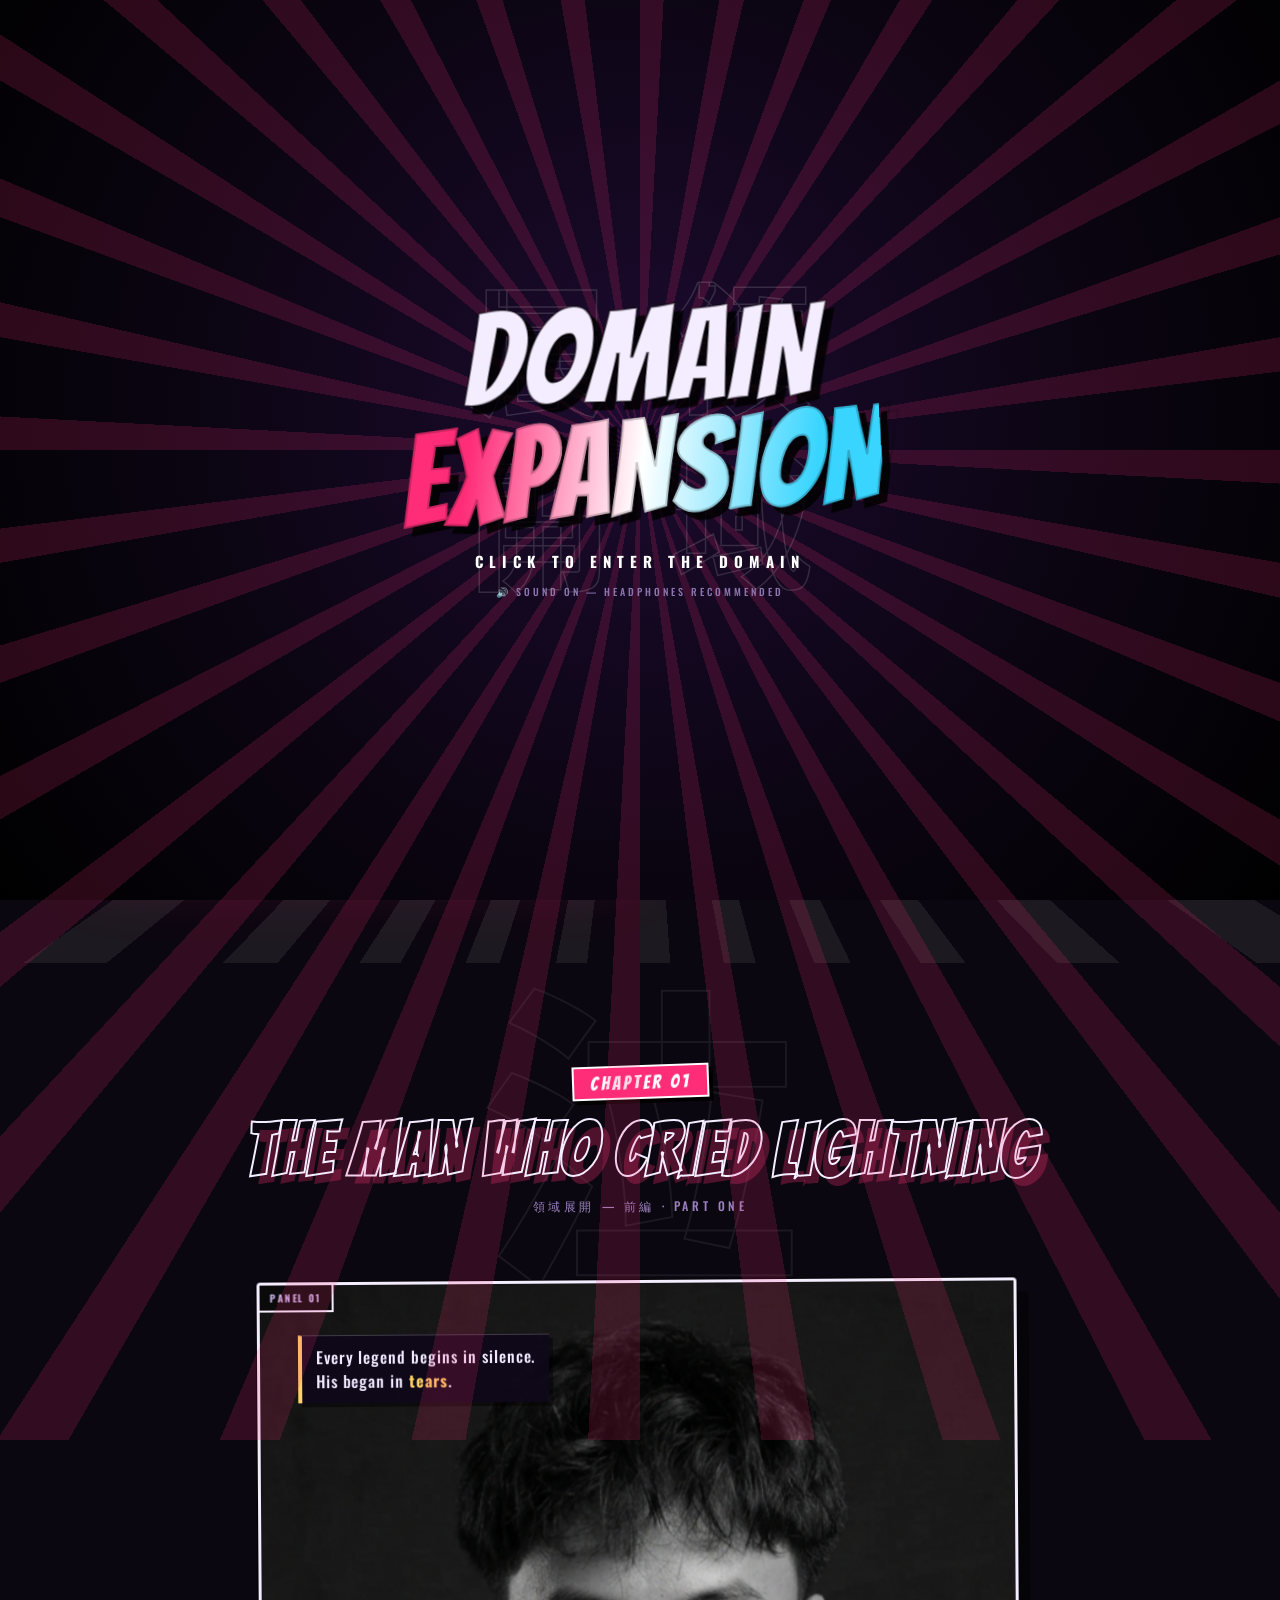
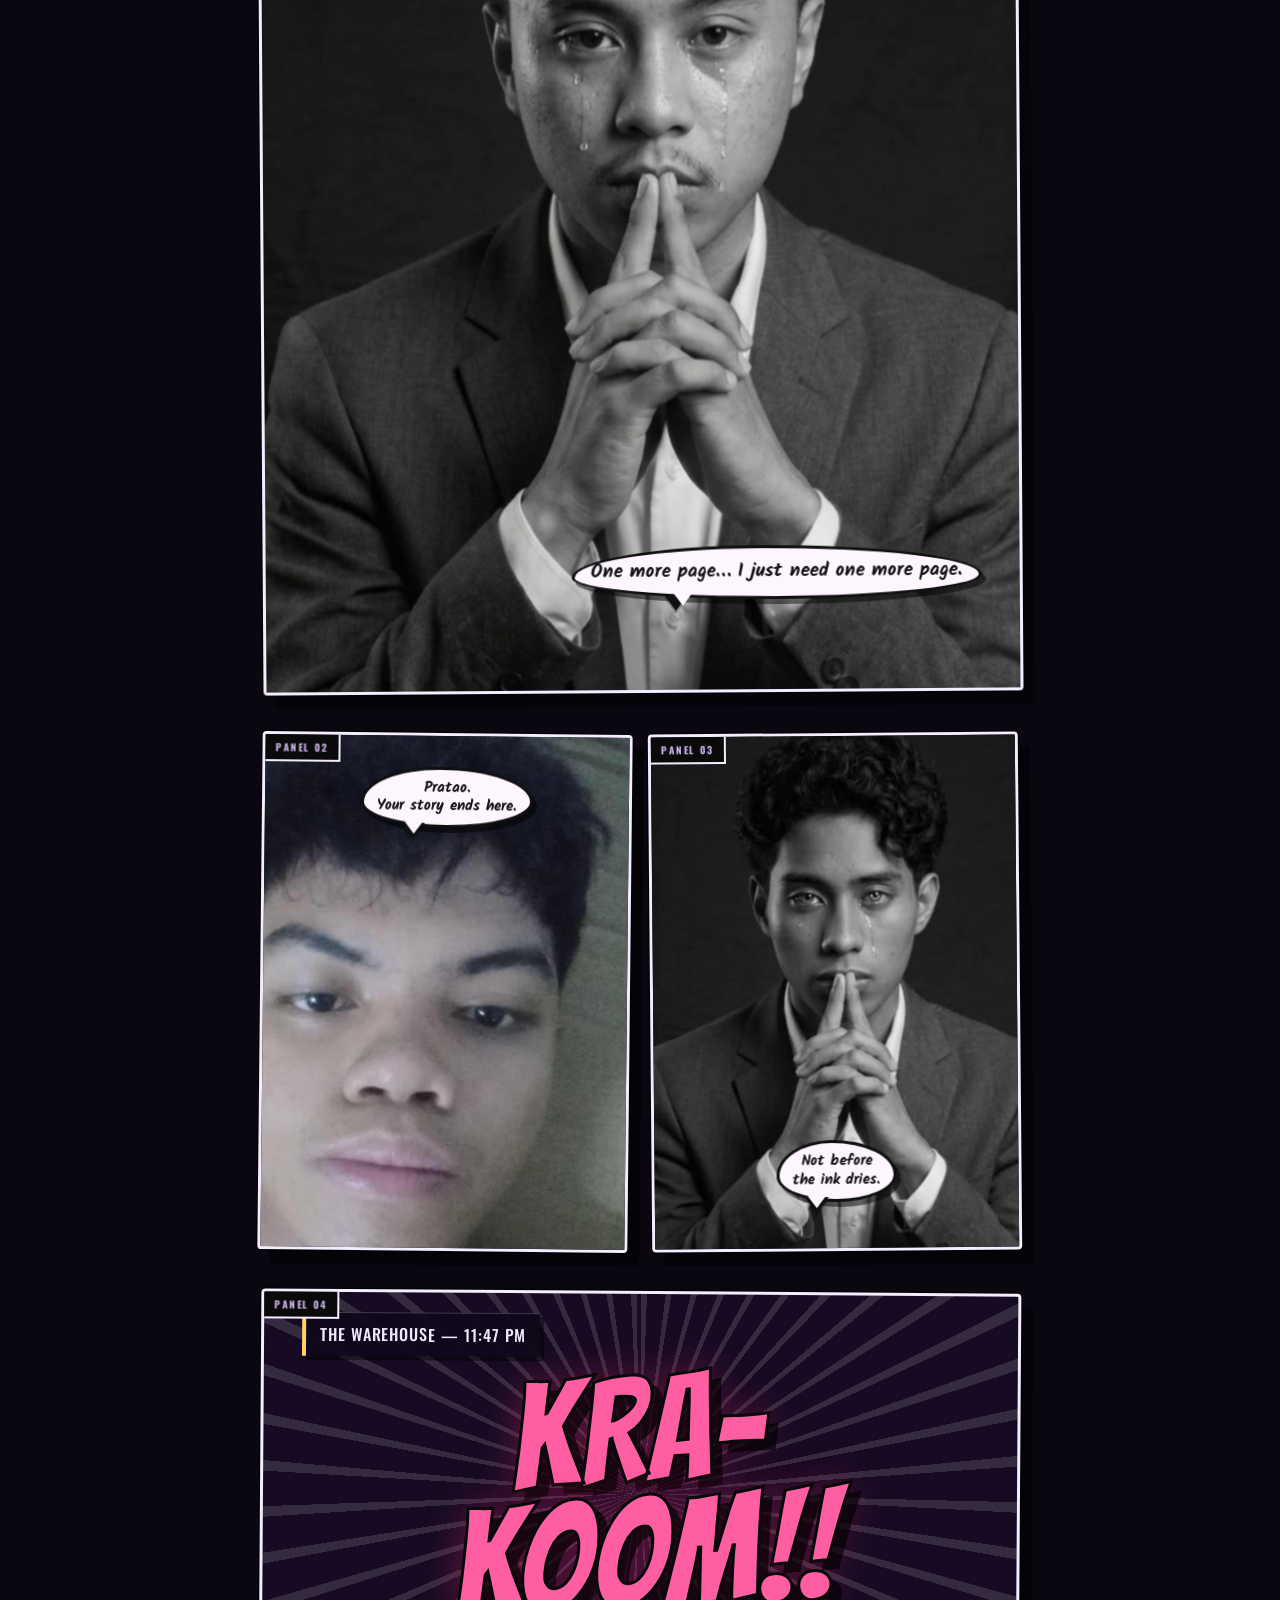
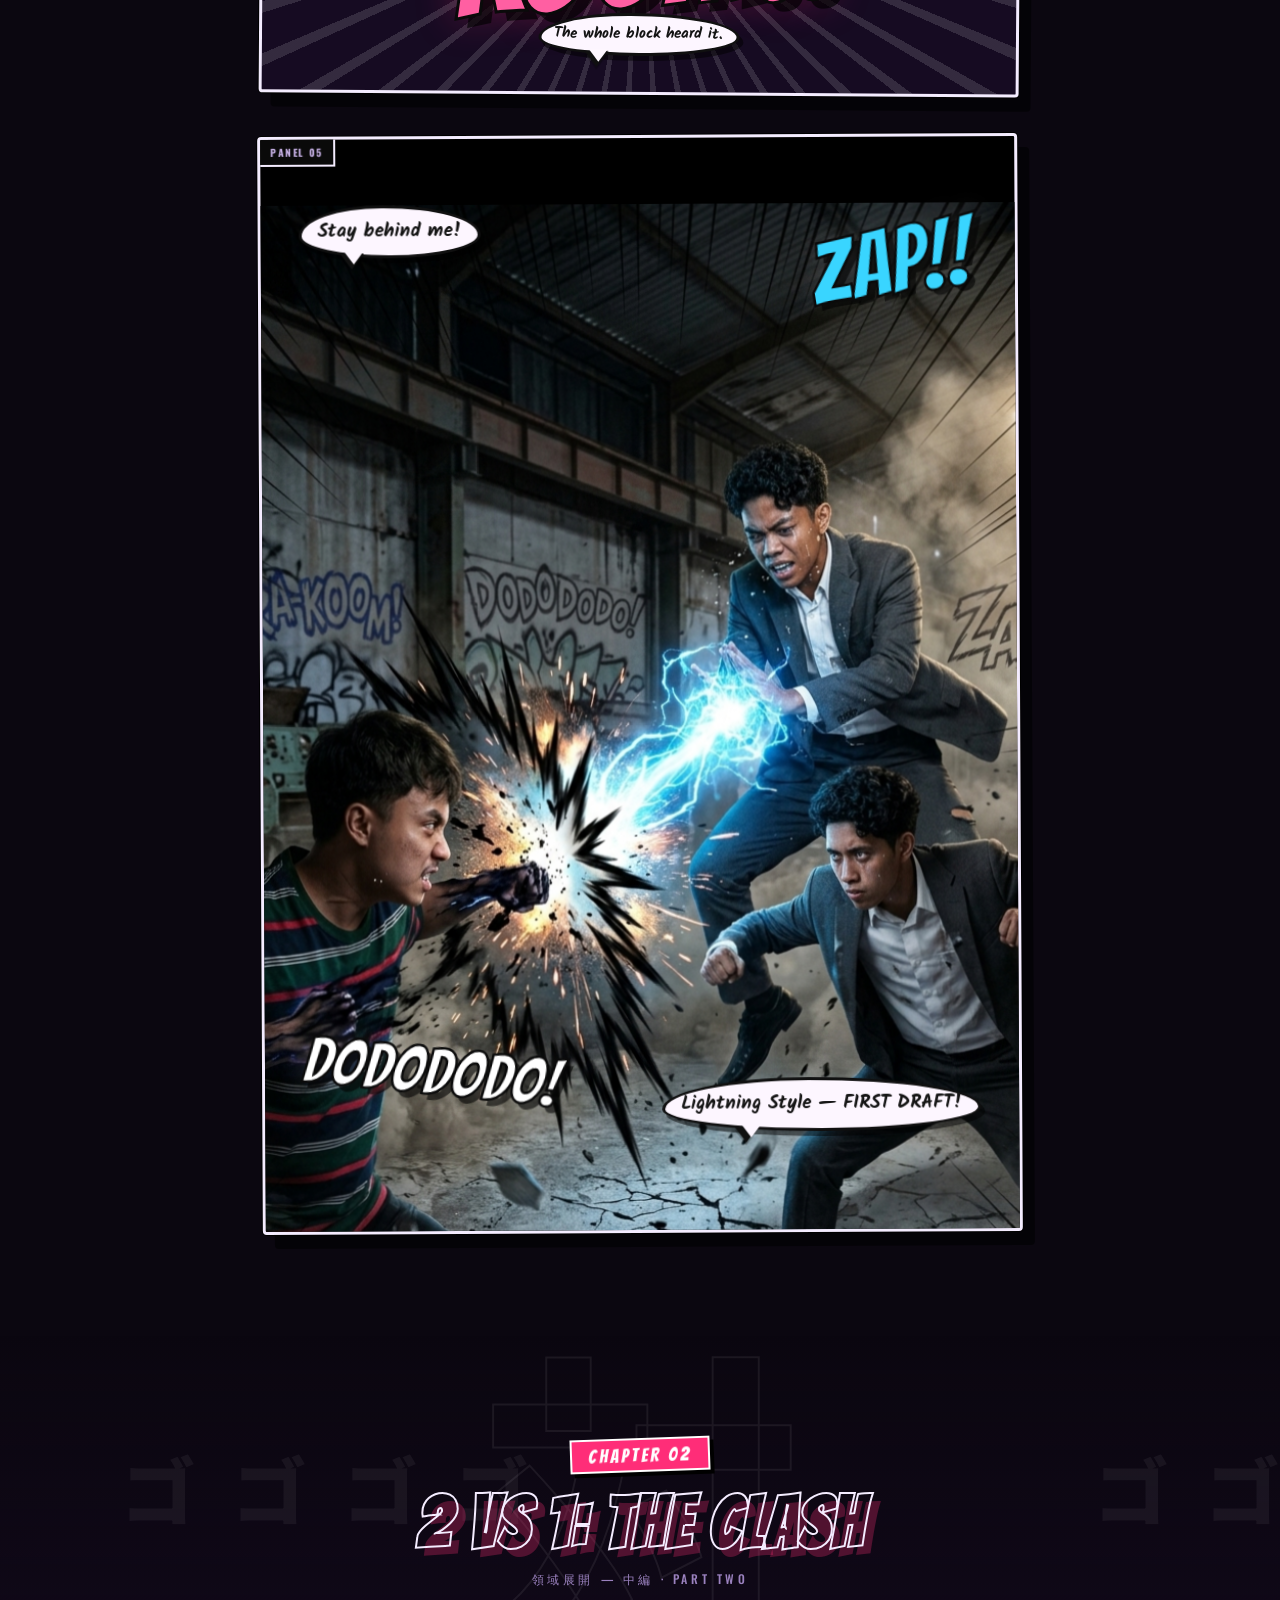
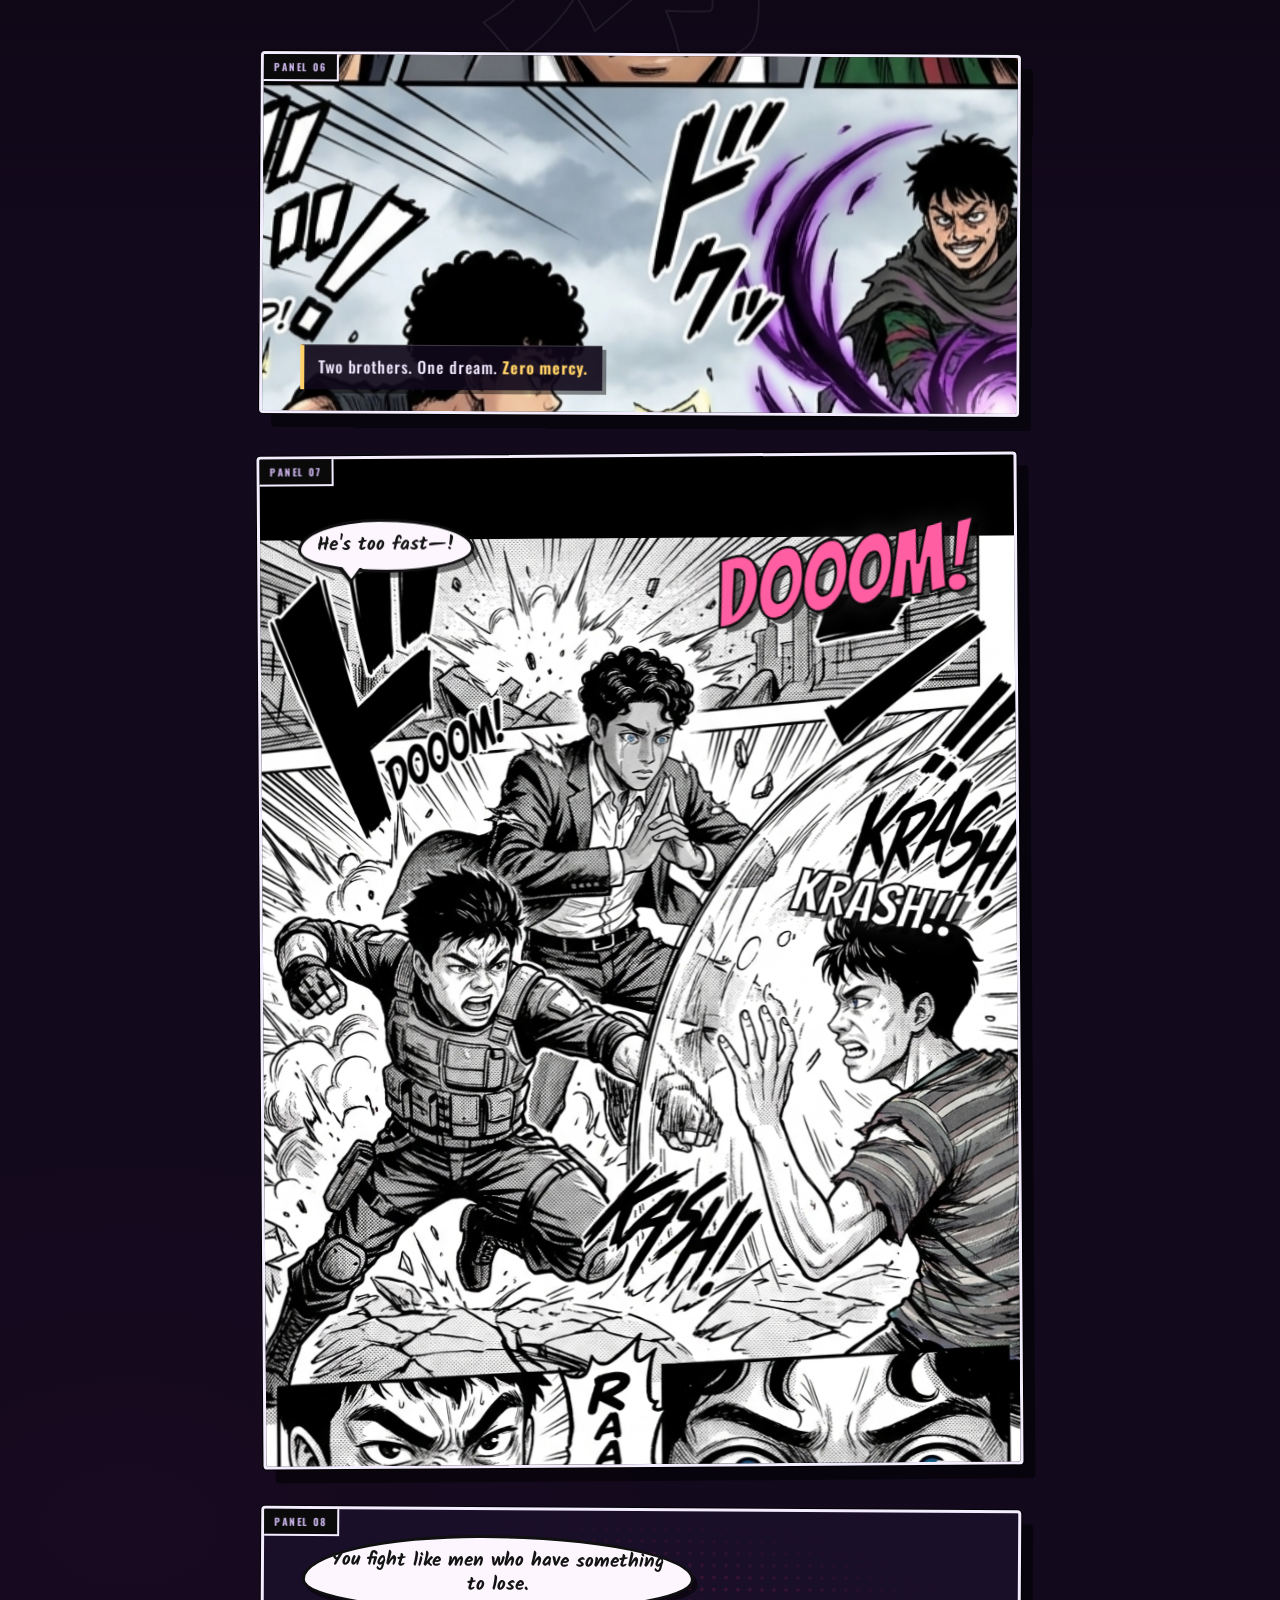
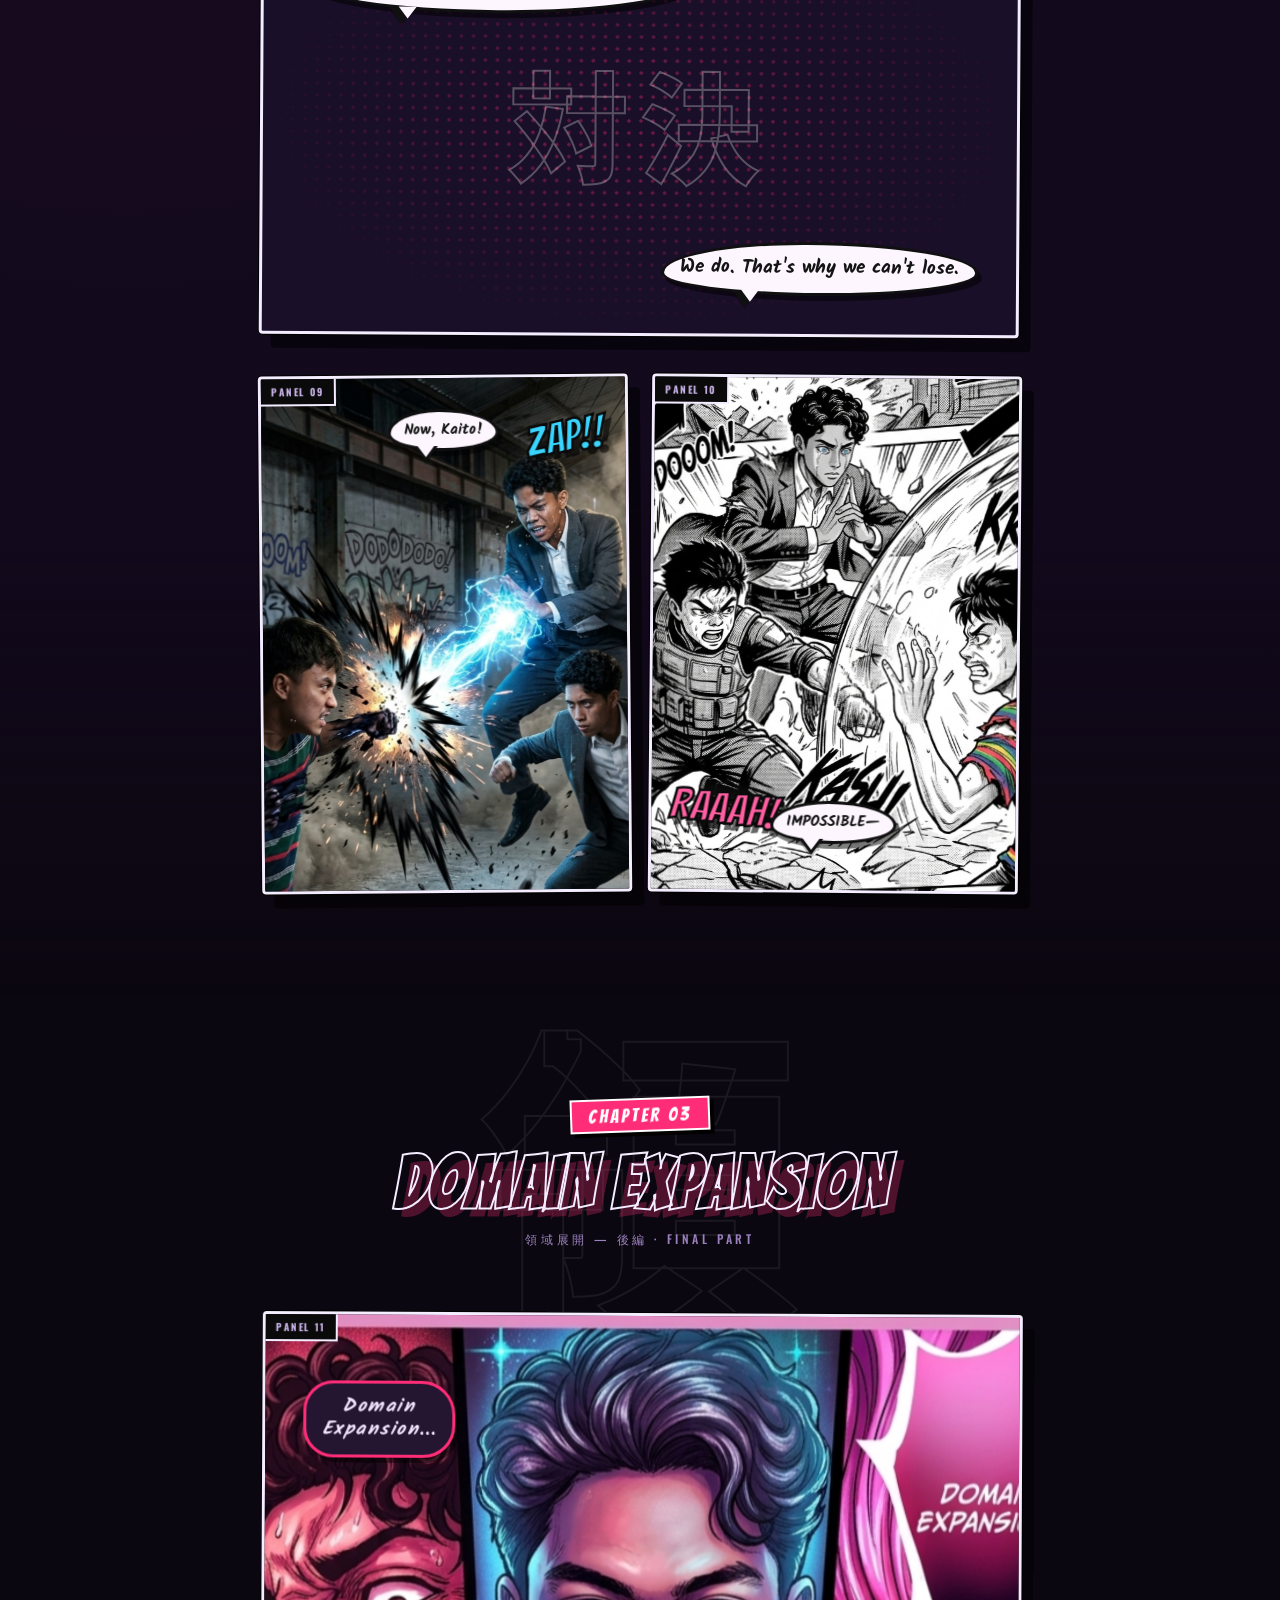
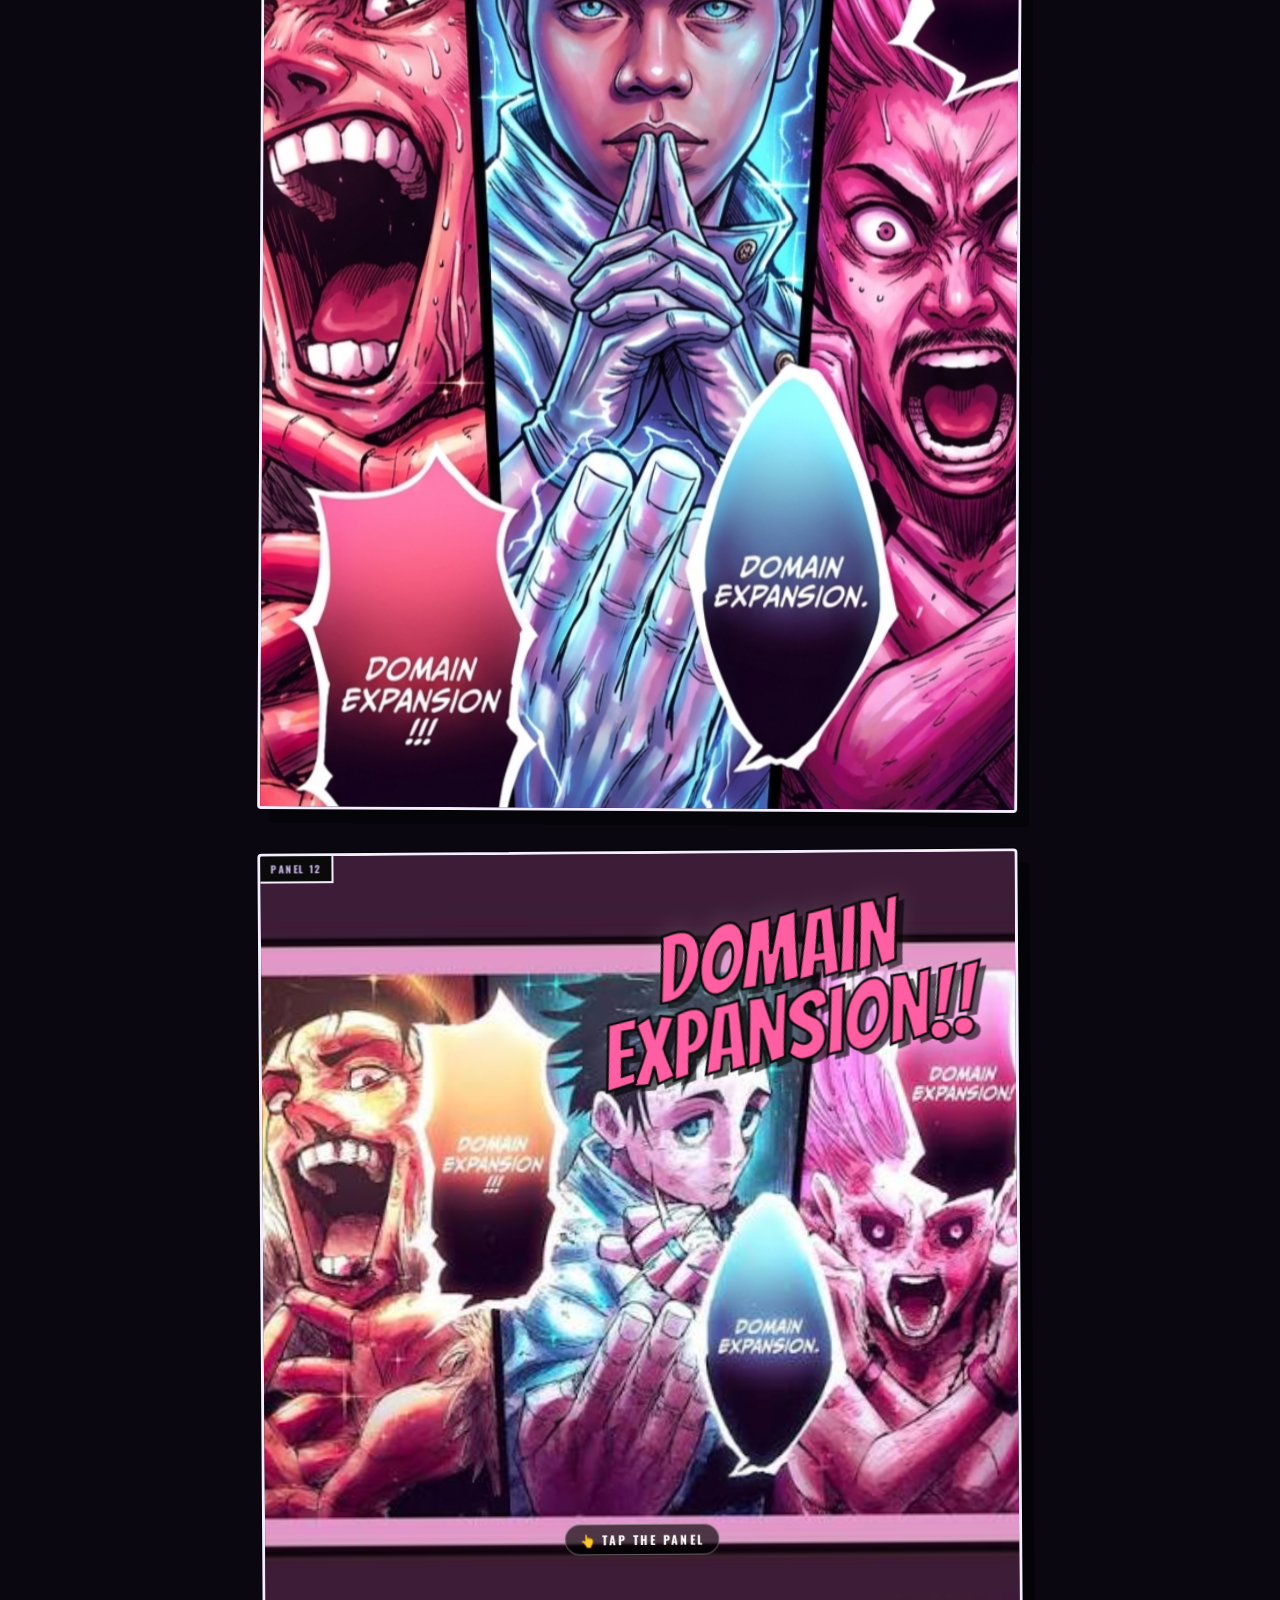
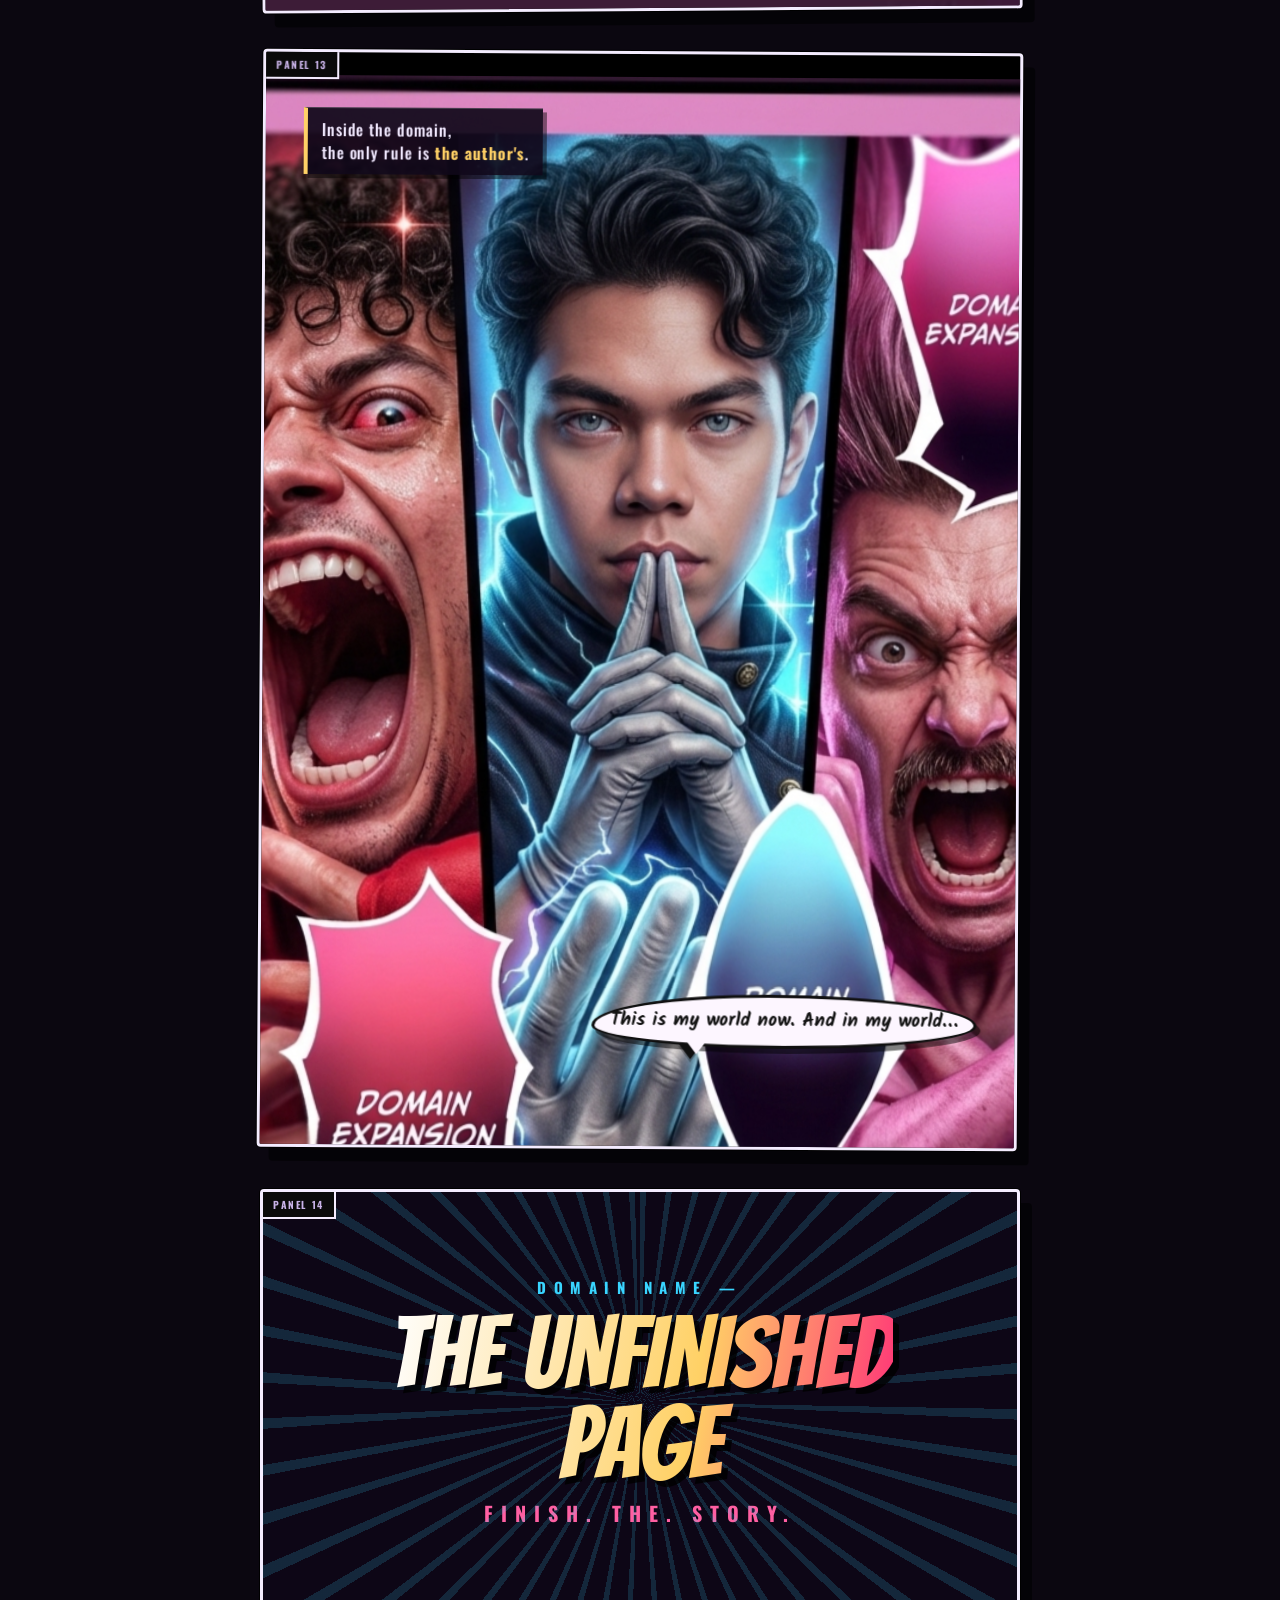
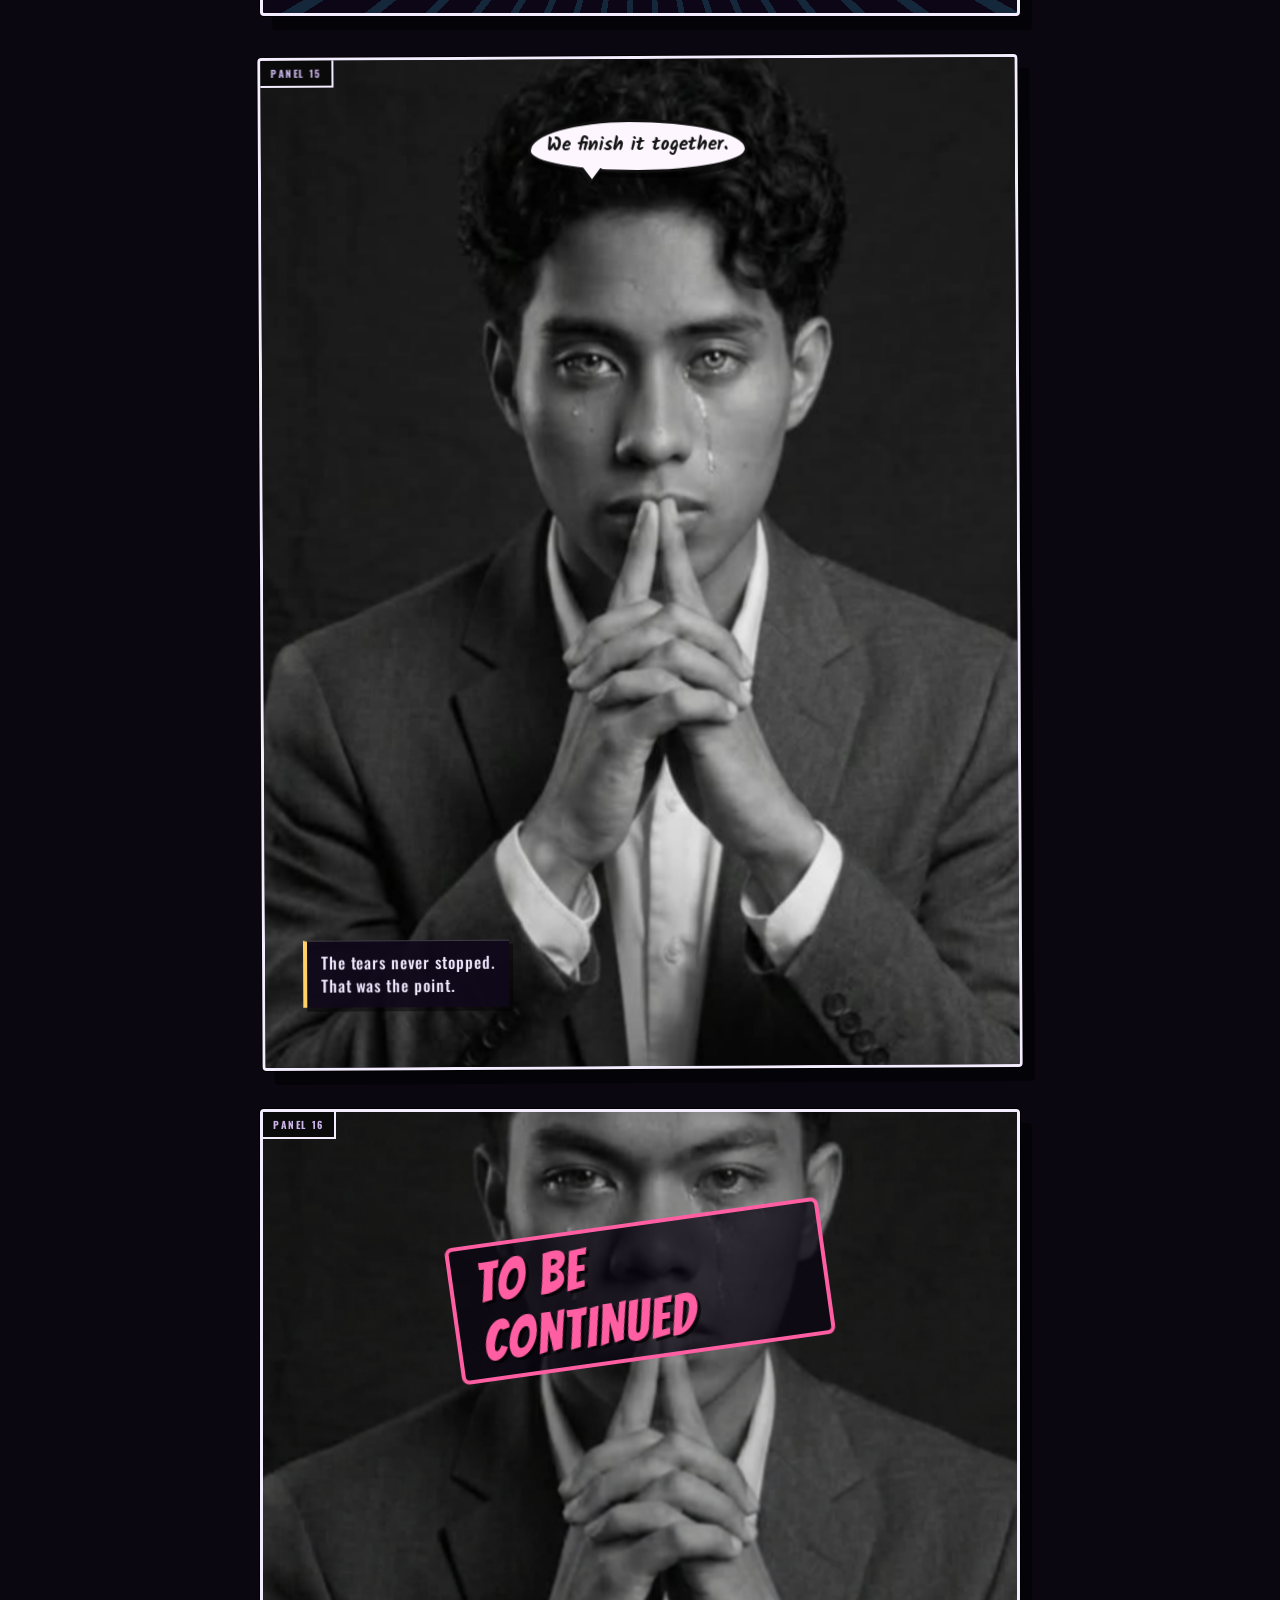
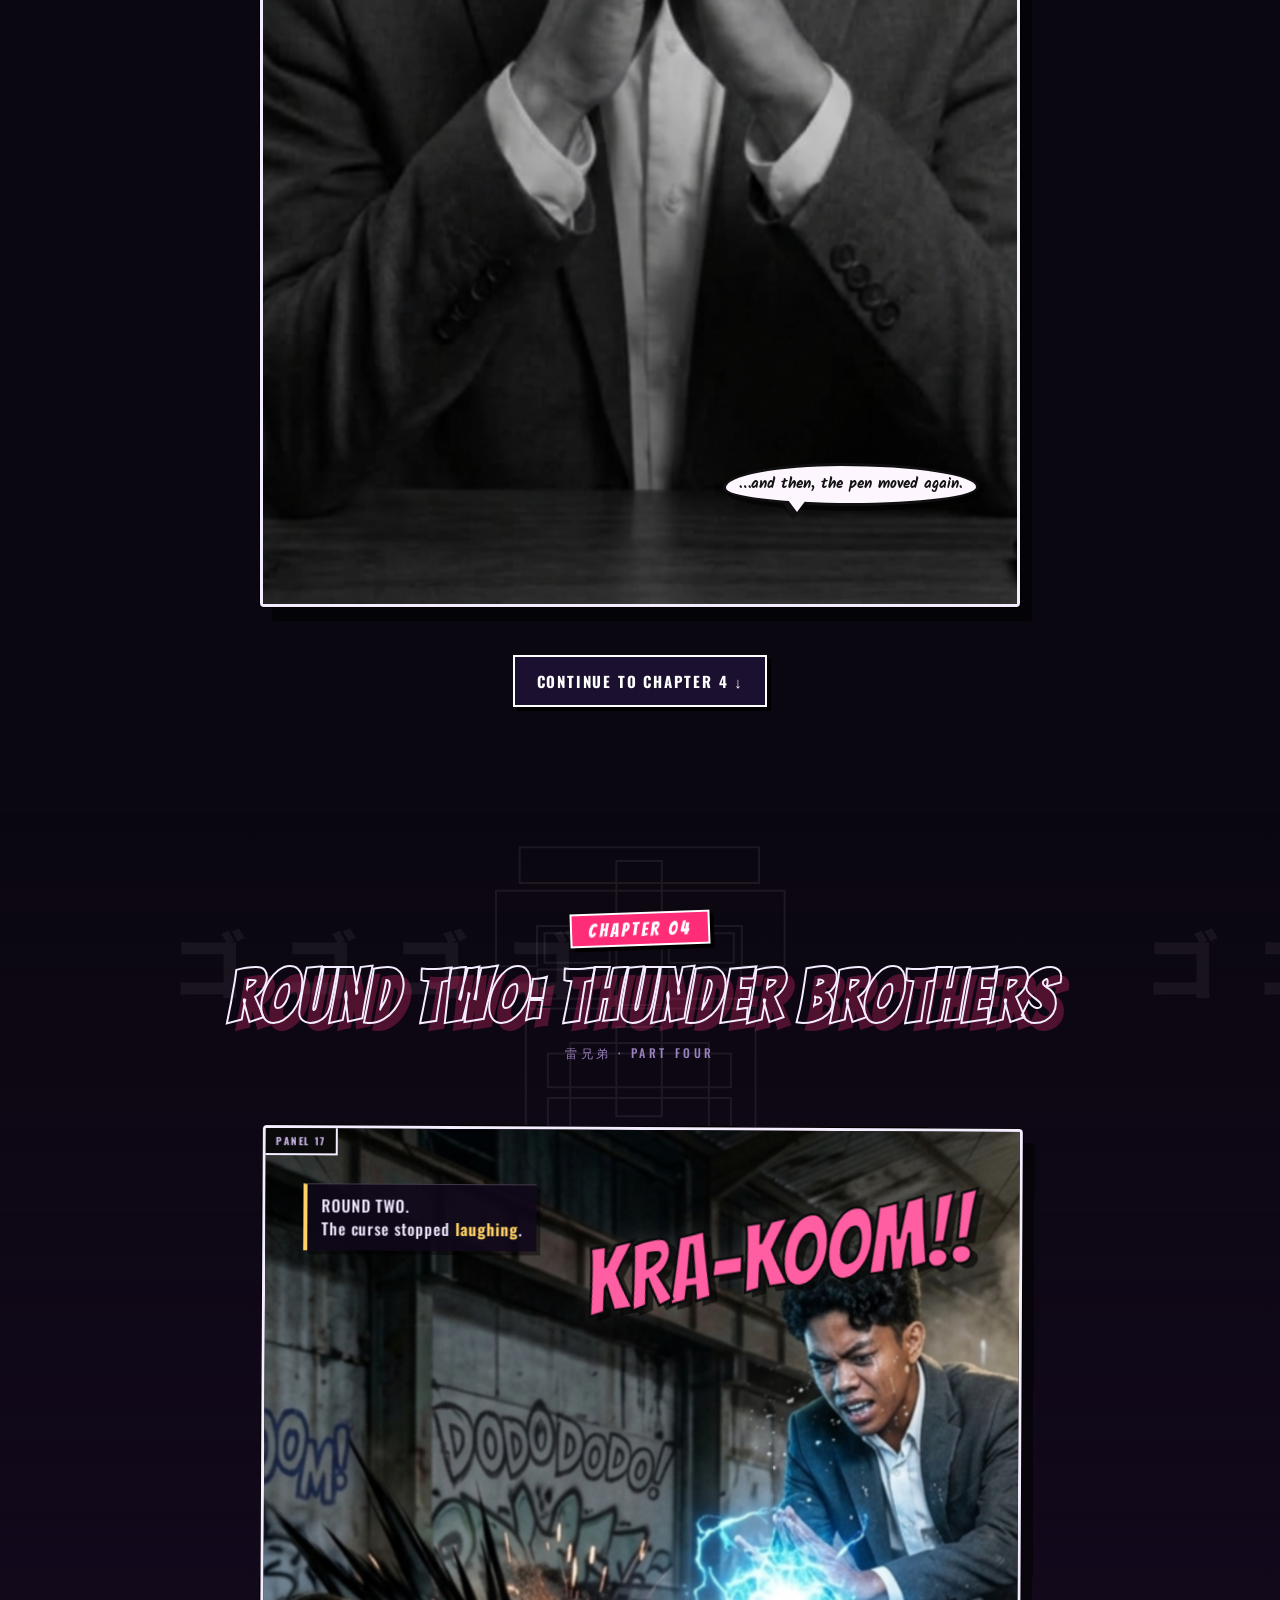
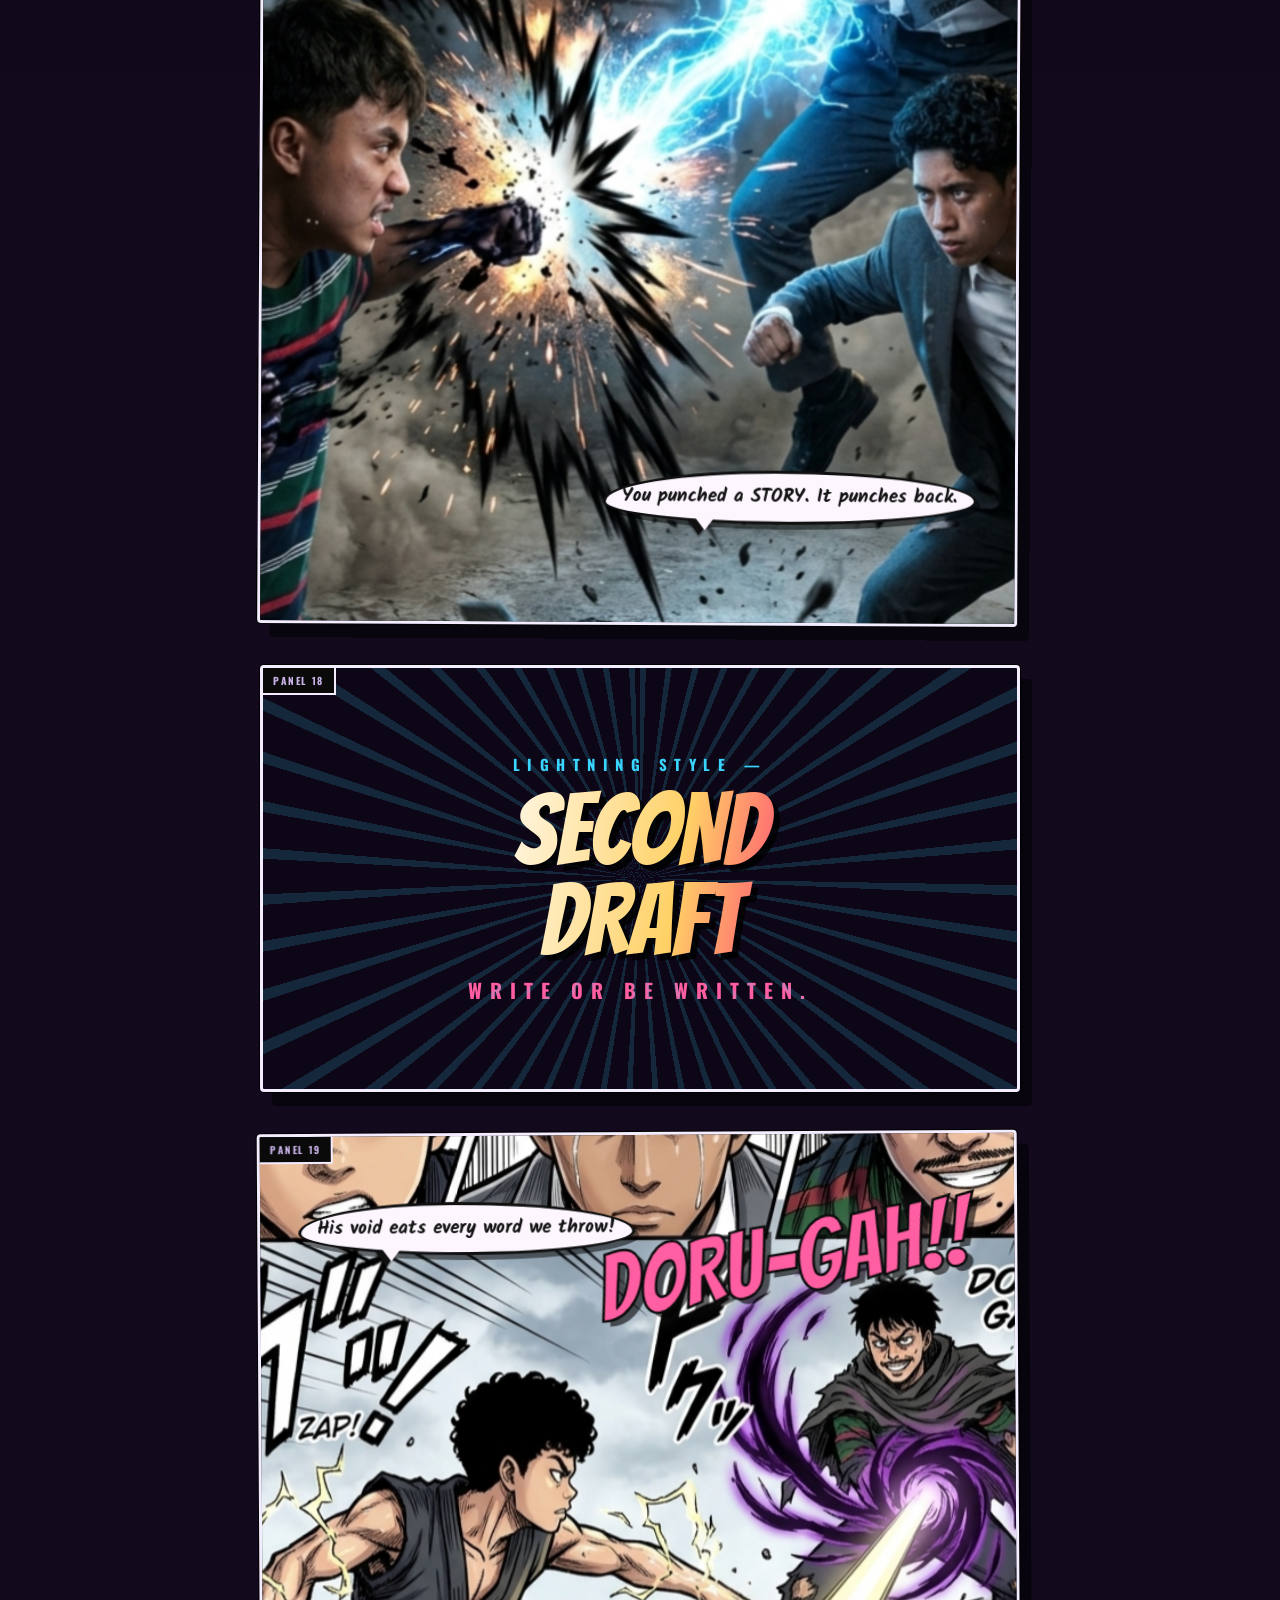
==== commit c45a870b: "a11y: skip-to-content link + OG/Twitter social meta" ====
--- a/index.html
+++ b/index.html
@@ -2,20 +2,30 @@
 <html lang="en">
 <head>
 <meta charset="UTF-8">
-<meta name="viewport" content="width=device-width, initial-scale=1.0">
+<meta name="viewport" content="width=device-width, initial-scale=1.0, viewport-fit=cover">
 <title>DOMAIN EXPANSION — Interactive Webtoon by PRATAO</title>
 <meta name="description" content="DOMAIN EXPANSION — an interactive manga webtoon. Two brothers, one curse, and a domain built from unfinished pages. Scroll to read.">
 <meta property="og:title" content="DOMAIN EXPANSION — Interactive Webtoon">
 <meta property="og:description" content="Two brothers. One dream. Zero mercy. An interactive manga you can scroll, tap and unleash.">
 <meta property="og:image" content="assets/img/domain-anime.jpg">
+<meta property="og:url" content="https://martinez-devs1412120.github.io/domain-expansion/">
+<meta property="og:type" content="website">
+<meta name="twitter:card" content="summary_large_image">
+<meta name="twitter:title" content="DOMAIN EXPANSION — Interactive Webtoon">
+<meta name="twitter:description" content="Two brothers. One dream. Zero mercy. An interactive manga you can scroll, tap and unleash.">
+<meta name="twitter:image" content="assets/img/domain-anime.jpg">
 <meta name="theme-color" content="#0b0710">
-<link rel="icon" href="data:image/svg+xml,<svg xmlns='http://www.w3.org/2000/svg' viewBox='0 0 100 100'><text y='.9em' font-size='90'>⚡</text></svg>">
+<link rel="manifest" href="site.webmanifest">
+<link rel="icon" href="assets/img/icon-192.png">
+<link rel="apple-touch-icon" href="assets/img/icon-192.png">
 <link rel="preconnect" href="https://fonts.googleapis.com">
 <link rel="preconnect" href="https://fonts.gstatic.com" crossorigin>
 <link href="https://fonts.googleapis.com/css2?family=Bangers&family=Kalam:wght@400;700&family=Oswald:wght@500;700&family=Noto+Sans+JP:wght@700;900&display=swap" rel="stylesheet">
 <link rel="stylesheet" href="css/style.css">
 </head>
 <body>
+
+<a class="skip" href="#ch1">Skip to the story</a>
 
 <!-- ===== INTRO CUT-IN ===== -->
 <div id="intro" class="intro" role="button" aria-label="Enter the site">
@@ -95,7 +105,7 @@
 
     <!-- P01 : desk tears (top crop) -->
     <figure class="panel r-34" data-no="01" data-reveal data-sfx="SHHK!" style="--tilt:-.4deg">
-      <img class="art" src="assets/img/desk-tears-3.jpg" alt="A man in a suit crying, hands joined in a sign" style="--pos:50% 12%; --zoom:1.25" loading="lazy">
+      <img class="art" src="assets/img/desk-tears-3.jpg" width="768" height="1367" decoding="async" alt="A man in a suit crying, hands joined in a sign" style="--pos:50% 12%; --zoom:1.25" loading="lazy">
       <div class="narration n-tl" style="--d:.5s">Every legend begins in silence.<br>His began in <b>tears</b>.</div>
       <div class="bubble b-br" style="--d:.8s">One more page… I just need <b>one more page</b>.</div>
       <span class="tag">PANEL 01</span>
@@ -104,12 +114,12 @@
     <!-- P02 : villain vs hero split -->
     <div class="row">
       <figure class="panel r-45" data-no="02" data-reveal style="--tilt:.6deg">
-        <img class="art" src="assets/img/villain.jpg" alt="The striped-shirt curse glaring" style="--pos:50% 28%; --zoom:1.35" loading="lazy">
+        <img class="art" src="assets/img/villain.jpg" width="720" height="1011" decoding="async" alt="The striped-shirt curse glaring" style="--pos:50% 28%; --zoom:1.35" loading="lazy">
         <div class="bubble b-tc sm" style="--d:.45s">Pratao.<br>Your story <b>ends</b> here.</div>
         <span class="tag">PANEL 02</span>
       </figure>
       <figure class="panel r-45" data-no="03" data-reveal style="--tilt:-.5deg; --d:.12s">
-        <img class="art" src="assets/img/desk-tears-2.jpg" alt="The hero's tearful face" style="--pos:50% 14%; --zoom:1.45" loading="lazy">
+        <img class="art" src="assets/img/desk-tears-2.jpg" width="768" height="1367" decoding="async" alt="The hero's tearful face" style="--pos:50% 14%; --zoom:1.45" loading="lazy">
         <div class="bubble b-bc sm" style="--d:.7s">Not before<br>the ink <b>dries</b>.</div>
         <span class="tag">PANEL 03</span>
       </figure>
@@ -126,7 +136,7 @@
 
     <!-- P05 : warehouse fight -->
     <figure class="panel r-916" data-no="05" data-reveal data-sfx="ZAP!!" style="--tilt:-.3deg">
-      <img class="art" src="assets/img/warehouse-fight.jpg" alt="Lightning clash inside an abandoned warehouse" style="--pos:50% 45%; --zoom:1.12" loading="lazy">
+      <img class="art" src="assets/img/warehouse-fight.jpg" width="768" height="1367" decoding="async" alt="Lightning clash inside an abandoned warehouse" style="--pos:50% 45%; --zoom:1.12" loading="lazy">
       <div class="sfx sfx-cyan s1" style="--d:.45s">ZAP!!</div>
       <div class="sfx sfx-white s2" style="--d:.65s">DODODODO!</div>
       <div class="bubble b-tl" style="--d:.85s">Stay behind me!</div>
@@ -149,14 +159,14 @@
 
     <!-- P06 : three faces strip -->
     <figure class="panel r-21" data-no="06" data-reveal data-sfx="GOGOGO" style="--tilt:.3deg">
-      <img class="art" src="assets/img/clash-2v1.jpg" alt="2 VS 1: THE CLASH — three faces before battle" style="--pos:50% 18%; --zoom:1.7" loading="lazy">
+      <img class="art" src="assets/img/clash-2v1.jpg" width="896" height="1195" decoding="async" alt="2 VS 1: THE CLASH — three faces before battle" style="--pos:50% 18%; --zoom:1.7" loading="lazy">
       <div class="narration n-bl" style="--d:.5s">Two brothers. One dream. <b>Zero mercy.</b></div>
       <span class="tag">PANEL 06</span>
     </figure>
 
     <!-- P07 : B/W manga fight -->
     <figure class="panel r-34" data-no="07" data-reveal data-sfx="DOOOM!!" style="--tilt:-.4deg">
-      <img class="art" src="assets/img/clash-bw.jpg" alt="Black and white manga battle page" style="--pos:50% 40%; --zoom:1.05" loading="lazy">
+      <img class="art" src="assets/img/clash-bw.jpg" width="896" height="1195" decoding="async" alt="Black and white manga battle page" style="--pos:50% 40%; --zoom:1.05" loading="lazy">
       <div class="sfx sfx-pink s1" style="--d:.45s">DOOOM!</div>
       <div class="sfx sfx-white s3" style="--d:.7s">KRASH!!</div>
       <div class="bubble b-tl" style="--d:.9s">He's too fast—!</div>
@@ -175,13 +185,13 @@
     <!-- P09 : split realism + color -->
     <div class="row">
       <figure class="panel r-45" data-no="09" data-reveal data-sfx="VWOOM!!" style="--tilt:-.5deg">
-        <img class="art" src="assets/img/warehouse-fight.jpg" alt="Lightning blast against the curse" style="--pos:24% 55%; --zoom:1.45" loading="lazy">
+        <img class="art" src="assets/img/warehouse-fight.jpg" width="768" height="1367" decoding="async" alt="Lightning blast against the curse" style="--pos:24% 55%; --zoom:1.45" loading="lazy">
         <div class="sfx sfx-cyan s1 sm-sfx" style="--d:.5s">ZAP!!</div>
         <div class="bubble b-tc sm" style="--d:.75s">Now, Kaito!</div>
         <span class="tag">PANEL 09</span>
       </figure>
       <figure class="panel r-45" data-no="10" data-reveal style="--tilt:.5deg; --d:.12s">
-        <img class="art" src="assets/img/clash-bw-color.jpg" alt="The curse screams as the brothers attack" style="--pos:74% 42%; --zoom:1.45" loading="lazy">
+        <img class="art" src="assets/img/clash-bw-color.jpg" width="896" height="1195" decoding="async" alt="The curse screams as the brothers attack" style="--pos:74% 42%; --zoom:1.45" loading="lazy">
         <div class="sfx sfx-pink s2 sm-sfx" style="--d:.55s">RAAAH!</div>
         <div class="bubble b-bc sm" style="--d:.85s">IMPOSSIBLE—</div>
         <span class="tag">PANEL 10</span>
@@ -203,14 +213,14 @@
 
     <!-- P11 : whisper before the domain -->
     <figure class="panel r-916" data-no="11" data-reveal data-sfx="VMMMM..." style="--tilt:.3deg">
-      <img class="art" src="assets/img/domain-anime.jpg" alt="The suit sorcerer closes his hands, energy rising" style="--pos:50% 32%; --zoom:1.18" loading="lazy">
+      <img class="art" src="assets/img/domain-anime.jpg" width="768" height="1367" decoding="async" alt="The suit sorcerer closes his hands, energy rising" style="--pos:50% 32%; --zoom:1.18" loading="lazy">
       <div class="bubble b-tl whisper" style="--d:.5s">Domain<br>Expansion…</div>
       <span class="tag">PANEL 11</span>
     </figure>
 
     <!-- P12 : the grid — tap to trigger overlay -->
     <figure class="panel r-11" data-no="12" data-reveal data-domain data-sfx="領域展開!!" style="--tilt:-.4deg">
-      <img class="art" src="assets/img/domain-anime-grid.png" alt="Three sorcerers shout DOMAIN EXPANSION" style="--pos:50% 50%; --zoom:1" loading="lazy">
+      <img class="art" src="assets/img/domain-anime-grid.png" width="447" height="447" decoding="async" alt="Three sorcerers shout DOMAIN EXPANSION" style="--pos:50% 50%; --zoom:1" loading="lazy">
       <div class="sfx sfx-pink s1" style="--d:.45s">DOMAIN<br>EXPANSION!!</div>
       <div class="tap-hint" style="--d:1s">👆 TAP THE PANEL</div>
       <span class="tag">PANEL 12</span>
@@ -218,7 +228,7 @@
 
     <!-- P13 : realism domain -->
     <figure class="panel r-916" data-no="13" data-reveal data-domain data-sfx="領域展開!!" style="--tilt:.35deg">
-      <img class="art" src="assets/img/domain-realism.jpg" alt="Realistic domain expansion panel with two screaming curses" style="--pos:50% 38%; --zoom:1.15" loading="lazy">
+      <img class="art" src="assets/img/domain-realism.jpg" width="768" height="1367" decoding="async" alt="Realistic domain expansion panel with two screaming curses" style="--pos:50% 38%; --zoom:1.15" loading="lazy">
       <div class="narration n-tl" style="--d:.5s">Inside the domain,<br>the only rule is <b>the author's</b>.</div>
       <div class="bubble b-br" style="--d:.85s">This is my world now. And in my world…</div>
       <span class="tag">PANEL 13</span>
@@ -235,7 +245,7 @@
 
     <!-- P15 : tears resolve -->
     <figure class="panel r-34" data-no="15" data-reveal data-sfx="SHHH..." style="--tilt:-.3deg">
-      <img class="art" src="assets/img/desk-tears-2.jpg" alt="The hero cries as the domain fades" style="--pos:50% 20%; --zoom:1.28" loading="lazy">
+      <img class="art" src="assets/img/desk-tears-2.jpg" width="768" height="1367" decoding="async" alt="The hero cries as the domain fades" style="--pos:50% 20%; --zoom:1.28" loading="lazy">
       <div class="bubble b-tc" style="--d:.5s">We finish it <b>together</b>.</div>
       <div class="narration n-bl" style="--d:.9s">The tears never stopped.<br>That was the point.</div>
       <span class="tag">PANEL 15</span>
@@ -243,7 +253,7 @@
 
     <!-- P16 : ending -->
     <figure class="panel r-916 panel--end" data-no="16" data-reveal style="--tilt:0deg">
-      <img class="art" src="assets/img/desk-tears-1.jpg" alt="Back at the desk, pen waiting" style="--pos:50% 82%; --zoom:1.35" loading="lazy">
+      <img class="art" src="assets/img/desk-tears-1.jpg" width="768" height="1367" decoding="async" alt="Back at the desk, pen waiting" style="--pos:50% 82%; --zoom:1.35" loading="lazy">
       <div class="end-stamp" style="--d:.7s">TO BE CONTINUED</div>
       <div class="bubble b-br sm" style="--d:.4s">…and then, <b>the pen moved again</b>.</div>
       <span class="tag">PANEL 16</span>
@@ -267,7 +277,7 @@
 
     <!-- P17 : warehouse rematch -->
     <figure class="panel r-916" data-no="17" data-reveal data-sfx="KRA-KOOM!!" style="--tilt:.3deg">
-      <img class="art" src="assets/img/warehouse-fight.jpg" alt="The curse punches back at the warehouse" style="--pos:24% 55%; --zoom:1.5" loading="lazy">
+      <img class="art" src="assets/img/warehouse-fight.jpg" width="768" height="1367" decoding="async" alt="The curse punches back at the warehouse" style="--pos:24% 55%; --zoom:1.5" loading="lazy">
       <div class="narration n-tl" style="--d:.5s">ROUND TWO.<br>The curse stopped <b>laughing</b>.</div>
       <div class="sfx sfx-pink s1" style="--d:.45s">KRA-KOOM!!</div>
       <div class="bubble b-br" style="--d:.85s">You punched a STORY. It punches <b>back</b>.</div>
@@ -285,7 +295,7 @@
 
     <!-- P19 : the main clash -->
     <figure class="panel r-916" data-no="19" data-reveal data-sfx="TRA-KOOM!!" style="--tilt:-.35deg">
-      <img class="art" src="assets/img/clash-2v1.jpg" alt="The brothers clash with the curse mid-air" style="--pos:50% 48%; --zoom:1.25" loading="lazy">
+      <img class="art" src="assets/img/clash-2v1.jpg" width="896" height="1195" decoding="async" alt="The brothers clash with the curse mid-air" style="--pos:50% 48%; --zoom:1.25" loading="lazy">
       <div class="sfx sfx-pink s1" style="--d:.45s">DORU-GAH!!</div>
       <div class="sfx sfx-white s2" style="--d:.65s">TRA-KOOM!</div>
       <div class="bubble b-tl" style="--d:.85s">His void eats every word we throw!</div>
@@ -295,7 +305,7 @@
 
     <!-- P20 : brothers' rhythm -->
     <figure class="panel r-45" data-no="20" data-reveal data-sfx="BZZT!!" style="--tilt:.4deg">
-      <img class="art" src="assets/img/clash-bw-color.jpg" alt="The armored fighter and the suit sorcerer move together" style="--pos:22% 40%; --zoom:1.5" loading="lazy">
+      <img class="art" src="assets/img/clash-bw-color.jpg" width="896" height="1195" decoding="async" alt="The armored fighter and the suit sorcerer move together" style="--pos:22% 40%; --zoom:1.5" loading="lazy">
       <div class="sfx sfx-cyan s2 sm-sfx" style="--d:.5s">BZZT!!</div>
       <div class="narration n-bl" style="--d:.6s">Kaito reads the rhythm.<br>Pratao <b>writes</b> it.</div>
       <div class="bubble b-tc sm" style="--d:.9s">On three. One—</div>
@@ -304,7 +314,7 @@
 
     <!-- P21 : villain's question -->
     <figure class="panel r-45" data-no="21" data-reveal data-sfx="GRRR..." style="--tilt:-.4deg; --d:.12s">
-      <img class="art" src="assets/img/villain.jpg" alt="The curse glares, demanding an answer" style="--pos:50% 38%; --zoom:1.6" loading="lazy">
+      <img class="art" src="assets/img/villain.jpg" width="720" height="1011" decoding="async" alt="The curse glares, demanding an answer" style="--pos:50% 38%; --zoom:1.6" loading="lazy">
       <div class="bubble b-tl" style="--d:.5s">WHERE IS YOUR DOMAIN NOW, <b>WRITER?</b></div>
       <div class="narration n-bl" style="--d:.9s">It was a fair question.</div>
       <span class="tag">PANEL 21</span>
@@ -328,7 +338,7 @@
 
     <!-- P22 : villain flashback -->
     <figure class="panel r-34" data-no="22" data-reveal data-sfx="..." style="--tilt:-.3deg">
-      <img class="art" src="assets/img/villain-2.jpg" alt="Twelve hours earlier — the curse in his bedroom" style="--pos:50% 25%; --zoom:1.35" loading="lazy">
+      <img class="art" src="assets/img/villain-2.jpg" width="1536" height="2048" decoding="async" alt="Twelve hours earlier — the curse in his bedroom" style="--pos:50% 25%; --zoom:1.35" loading="lazy">
       <div class="narration n-tl" style="--d:.5s">TWELVE HOURS EARLIER.<br>Before the curse had a <b>name</b>.</div>
       <div class="bubble b-br" style="--d:.85s">Nobody reads my story? Fine.<br>Then <b>NOBODY</b> reads at all.</div>
       <span class="tag">PANEL 22</span>
@@ -345,7 +355,7 @@
 
     <!-- P24 : the sign's meaning -->
     <figure class="panel r-34" data-no="24" data-reveal data-sfx="SHHH..." style="--tilt:.3deg">
-      <img class="art" src="assets/img/desk-tears-3.jpg" alt="The hands that learned the sign" style="--pos:50% 55%; --zoom:1.3" loading="lazy">
+      <img class="art" src="assets/img/desk-tears-3.jpg" width="768" height="1367" decoding="async" alt="The hands that learned the sign" style="--pos:50% 55%; --zoom:1.3" loading="lazy">
       <div class="narration n-tl" style="--d:.5s">The sign was never about power.<br>It was about <b>finishing</b>.</div>
       <div class="bubble b-br sm" style="--d:.85s">Together, then.</div>
       <span class="tag">PANEL 24</span>
@@ -353,7 +363,7 @@
 
     <!-- P25 : floor becomes ink -->
     <figure class="panel r-21" data-no="25" data-reveal data-sfx="DODODODO!" style="--tilt:-.25deg">
-      <img class="art" src="assets/img/warehouse-fight.jpg" alt="The warehouse floor cracks under the fight" style="--pos:50% 60%; --zoom:1.3" loading="lazy">
+      <img class="art" src="assets/img/warehouse-fight.jpg" width="768" height="1367" decoding="async" alt="The warehouse floor cracks under the fight" style="--pos:50% 60%; --zoom:1.3" loading="lazy">
       <div class="sfx sfx-white s2" style="--d:.45s">DODODODO!</div>
       <div class="narration n-bl" style="--d:.7s">The floor is his <b>ink</b>.</div>
       <span class="tag">PANEL 25</span>
@@ -361,7 +371,7 @@
 
     <!-- P26 : static rises -->
     <figure class="panel r-45" data-no="26" data-reveal data-sfx="GUROGURO..." style="--tilt:.4deg">
-      <img class="art" src="assets/img/clash-2v1.jpg" alt="The curse summons its static domain" style="--pos:72% 42%; --zoom:1.6" loading="lazy">
+      <img class="art" src="assets/img/clash-2v1.jpg" width="896" height="1195" decoding="async" alt="The curse summons its static domain" style="--pos:72% 42%; --zoom:1.6" loading="lazy">
       <div class="sfx sfx-pink s1 sm-sfx" style="--d:.5s">GUROGURO…</div>
       <div class="bubble b-bc sm" style="--d:.85s">THE STATIC RISES!</div>
       <span class="tag">PANEL 26</span>
@@ -394,7 +404,7 @@
 
     <!-- P28 : one page left -->
     <figure class="panel r-916" data-no="28" data-reveal data-sfx="VMMMM..." style="--tilt:.3deg">
-      <img class="art" src="assets/img/domain-anime.jpg" alt="The final handsign — hands together, lightning rising" style="--pos:50% 62%; --zoom:1.5" loading="lazy">
+      <img class="art" src="assets/img/domain-anime.jpg" width="768" height="1367" decoding="async" alt="The final handsign — hands together, lightning rising" style="--pos:50% 62%; --zoom:1.5" loading="lazy">
       <div class="narration n-tl" style="--d:.5s">One page left in the pen.<br>One sign left in the <b>hands</b>.</div>
       <div class="bubble b-br whisper" style="--d:.85s">Final Draft…</div>
       <span class="tag">PANEL 28</span>
@@ -411,7 +421,7 @@
 
     <!-- P30 : triple domain (domain trigger) -->
     <figure class="panel r-916" data-no="30" data-reveal data-domain data-sfx="領域展開!!" style="--tilt:-.3deg">
-      <img class="art" src="assets/img/domain-realism.jpg" alt="All three sorcerers shout the domain open" style="--pos:50% 72%; --zoom:1.35" loading="lazy">
+      <img class="art" src="assets/img/domain-realism.jpg" width="768" height="1367" decoding="async" alt="All three sorcerers shout the domain open" style="--pos:50% 72%; --zoom:1.35" loading="lazy">
       <div class="sfx sfx-pink s1" style="--d:.45s">領域展開!!</div>
       <div class="bubble b-tl" style="--d:.85s">THREE HEARTS. ONE PAGE.</div>
       <span class="tag">PANEL 30</span>
@@ -419,7 +429,7 @@
 
     <!-- P31 : the crying eyes -->
     <figure class="panel r-45" data-no="31" data-reveal data-sfx="SHUDAN!!" style="--tilt:.25deg">
-      <img class="art" src="assets/img/clash-bw.jpg" alt="Tearful blue eyes — the moment of resolve" style="--pos:50% 87%; --org:74% 87%; --zoom:3.4" loading="lazy">
+      <img class="art" src="assets/img/clash-bw.jpg" width="896" height="1195" decoding="async" alt="Tearful blue eyes — the moment of resolve" style="--pos:50% 87%; --org:74% 87%; --zoom:3.4" loading="lazy">
       <div class="narration n-tl" style="--d:.5s">The tears never stopped.<br>They just got <b>louder</b>.</div>
       <div class="bubble b-br" style="--d:.85s">I finish it… <b>NOW</b>.</div>
       <span class="tag">PANEL 31</span>
@@ -427,7 +437,7 @@
 
     <!-- P32 : grid left panel -->
     <figure class="panel r-45" data-no="32" data-reveal data-sfx="RAAAH!!" style="--tilt:-.35deg">
-      <img class="art" src="assets/img/domain-anime-grid.png" alt="The first voice roars inside the domain" style="--pos:0% 50%; --org:16% 50%; --zoom:2.4" loading="lazy">
+      <img class="art" src="assets/img/domain-anime-grid.png" width="447" height="447" decoding="async" alt="The first voice roars inside the domain" style="--pos:0% 50%; --org:16% 50%; --zoom:2.4" loading="lazy">
       <div class="sfx sfx-cyan s2" style="--d:.5s">GOGOGO</div>
       <div class="bubble b-tc sm" style="--d:.85s">The domain answers to its <b>author</b>.</div>
       <span class="tag">PANEL 32</span>
@@ -444,7 +454,7 @@
 
     <!-- P34 : villain retreats -->
     <figure class="panel r-34" data-no="34" data-reveal data-sfx="VWOOM!!" style="--tilt:-.3deg">
-      <img class="art" src="assets/img/villain-2.jpg" alt="The curse retreats, promising a sequel" style="--pos:50% 18%; --zoom:1.5" loading="lazy">
+      <img class="art" src="assets/img/villain-2.jpg" width="1536" height="2048" decoding="async" alt="The curse retreats, promising a sequel" style="--pos:50% 18%; --zoom:1.5" loading="lazy">
       <div class="narration n-bl" style="--d:.5s">NEXT — CHAPTER 7:<br><b>“THE SECOND VOLUME”</b></div>
       <div class="bubble b-br" style="--d:.85s">This isn't over, writer.<br><b>SEQUELS SELL.</b></div>
       <div class="end-stamp" style="--d:1.1s">TO BE CONTINUED</div>
@@ -467,7 +477,7 @@
   <div class="page">
     <div class="lab__stage" data-reveal>
       <figure class="panel r-34" id="labPanel" data-no="??" data-sfx="ZAP!!" style="--tilt:.3deg">
-        <img class="art" id="labArt" src="assets/img/clash-2v1.jpg" alt="Generated panel">
+        <img class="art" id="labArt" src="assets/img/clash-2v1.jpg" alt="Generated panel" decoding="async">
         <div class="sfx sfx-pink s1" id="labSfx">ZAP!!</div>
         <div class="bubble b-tl" id="labBubble">Click GENERATE!</div>
         <div class="narration n-tl" id="labNarr">PANEL #0000</div>
--- a/css/style.css
+++ b/css/style.css
@@ -16,7 +16,8 @@
   --page-w:min(760px, 92vw);
 }
 *{margin:0;padding:0;box-sizing:border-box}
-html{scroll-behavior:smooth}
+html{scroll-behavior:smooth;overflow-x:clip}
+@supports not (overflow-x:clip){html{overflow-x:hidden}}
 body{
   background:
     radial-gradient(1200px 600px at 80% -5%, rgba(139,92,246,.22), transparent 60%),
@@ -48,8 +49,12 @@
 /* ============ NAV ============ */
 .nav{
   position:sticky;top:0;z-index:50;height:var(--nav-h);
-  display:flex;align-items:center;gap:18px;padding:0 clamp(12px,3vw,28px);
-  background:rgba(11,7,16,.86);backdrop-filter:blur(10px);
+  display:flex;align-items:center;gap:18px;
+  padding-left:max(clamp(12px,3vw,28px), env(safe-area-inset-left, 0px));
+  padding-right:max(clamp(12px,3vw,28px), env(safe-area-inset-right, 0px));
+  background:rgba(11,7,16,.86);
+  -webkit-backdrop-filter:blur(10px);
+  backdrop-filter:blur(10px);
   border-bottom:2px solid rgba(255,255,255,.08);
 }
 .nav__logo{display:flex;align-items:center;gap:10px;text-decoration:none;color:var(--paper)}
@@ -448,6 +453,9 @@
 }
 .toast.show{opacity:1;transform:translate(-50%,0)}
 
+/* touch: kill double-tap zoom delays on interactive elements */
+.panel,.btn,.rail button{touch-action:manipulation}
+
 /* ============ RESPONSIVE ============ */
 @media (max-width:880px){
   .cover__inner{grid-template-columns:1fr;text-align:center}
@@ -457,14 +465,41 @@
   .lab__controls{align-items:center;text-align:center}
 }
 @media (max-width:720px){
-  .nav__links{display:none}
+  .nav{height:56px;gap:10px}
+  :root{--nav-h:56px}
   .nav__title{display:none}
-  .btn--domain{font-size:11px;padding:8px 10px}
+  .nav__links{display:flex;gap:2px;margin-left:auto;overflow-x:auto;scrollbar-width:none;-webkit-overflow-scrolling:touch}
+  .nav__links::-webkit-scrollbar{display:none}
+  .nav__links a{padding:6px 7px;font-size:10.5px;letter-spacing:.04em;flex:none}
+  .nav__actions{gap:6px}
+  .btn--ghost{padding:7px 9px}
+  .btn--domain{font-size:10.5px;padding:8px 9px;letter-spacing:.06em}
+  .page{width:94vw}
   .row{gap:10px}
-  .bubble{max-width:74%;font-size:13px}
-  .narration{max-width:74%}
+  .panel{border-width:2px;box-shadow:0 0 0 1px #000, 7px 9px 0 rgba(0,0,0,.55)}
+  .tag{font-size:8.5px;padding:4px 7px}
+  .bubble{max-width:78%;font-size:12.5px;padding:10px 12px;border-width:2px}
+  .bubble::after{border-width:9px transparent;border-top:12px solid #101010;bottom:-11px}
+  .bubble::before{display:none}
+  .narration{max-width:78%;font-size:11.5px;padding:8px 10px}
+  .sfx{-webkit-text-stroke-width:2px}
   .row .r-45{aspect-ratio:4/5.4}
   .r-21{aspect-ratio:1.5/1}
+  .chapter{padding:44px 0 64px}
+  .chapter-card{margin-bottom:28px}
+  .cc-title{-webkit-text-stroke-width:1.4px}
+  .next-ch{flex-direction:column;align-items:stretch}
+  .next-ch .btn{text-align:center}
+  .cover{padding:34px 4vw 70px}
+  .cover__cta .btn{flex:1 1 100%;text-align:center}
+  .lab__stage{width:92%}
+  .footer__body{padding-bottom:calc(48px + env(safe-area-inset-bottom, 0px))}
+  .toast{max-width:88vw;font-size:11.5px}
+  .overlay__name{letter-spacing:.3em}
+}
+@media (max-width:420px){
+  .nav__links{display:none}
+  .btn--domain{font-size:9.5px;padding:7px 7px}
 }
 
 /* ============ INTRO CUT-IN ============ */
@@ -602,3 +637,12 @@
   .intro,.flashfx,.cc-gogo{display:none}
   .panel .art{transform:scale(var(--zoom,1)) !important;transform-origin:var(--org,50% 50%)}
 }
+
+/* ============ SKIP LINK ============ */
+.skip{
+  position:fixed;top:10px;left:50%;transform:translate(-50%,-260%);z-index:600;
+  font-family:'Oswald',sans-serif;font-weight:700;font-size:13px;letter-spacing:.14em;
+  color:#fff;background:var(--pink);border:2px solid #fff;padding:9px 18px;
+  box-shadow:4px 4px 0 #000;text-decoration:none;transition:transform .2s;
+}
+.skip:focus{transform:translate(-50%,0)}
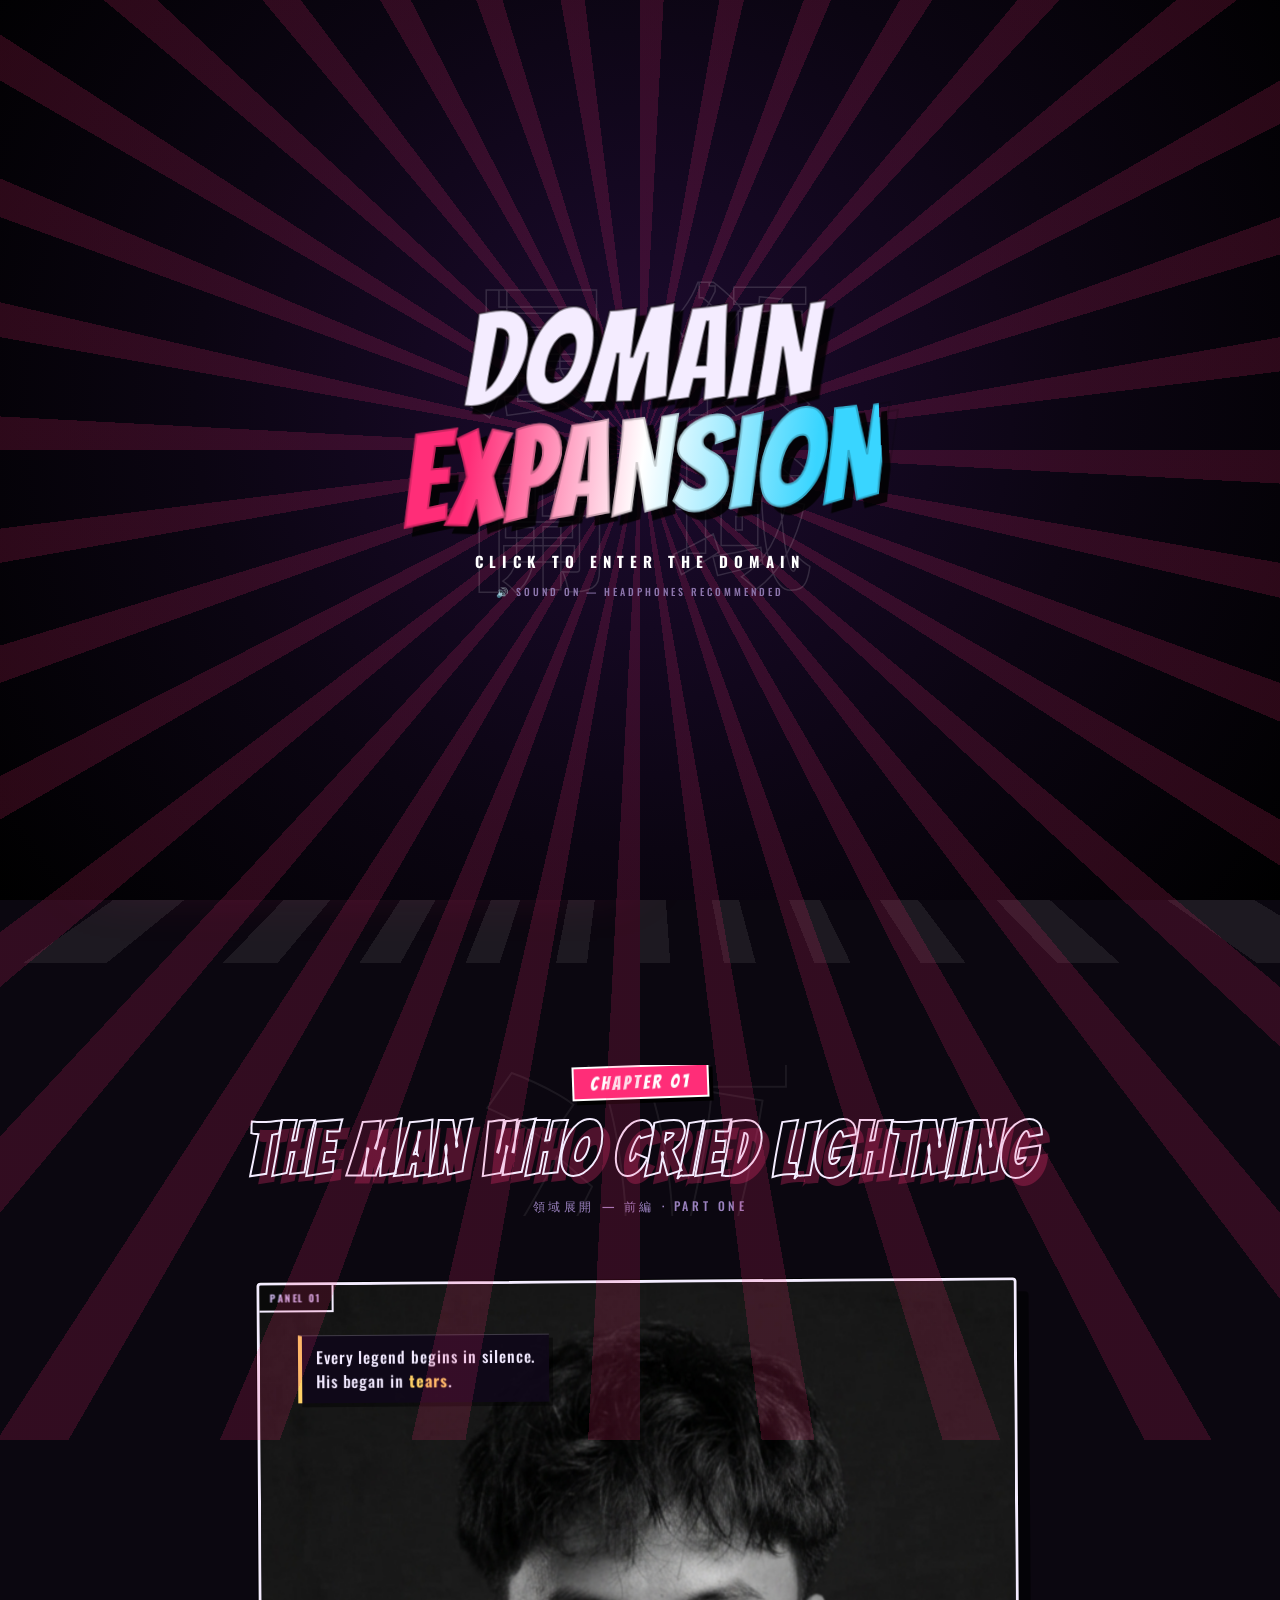
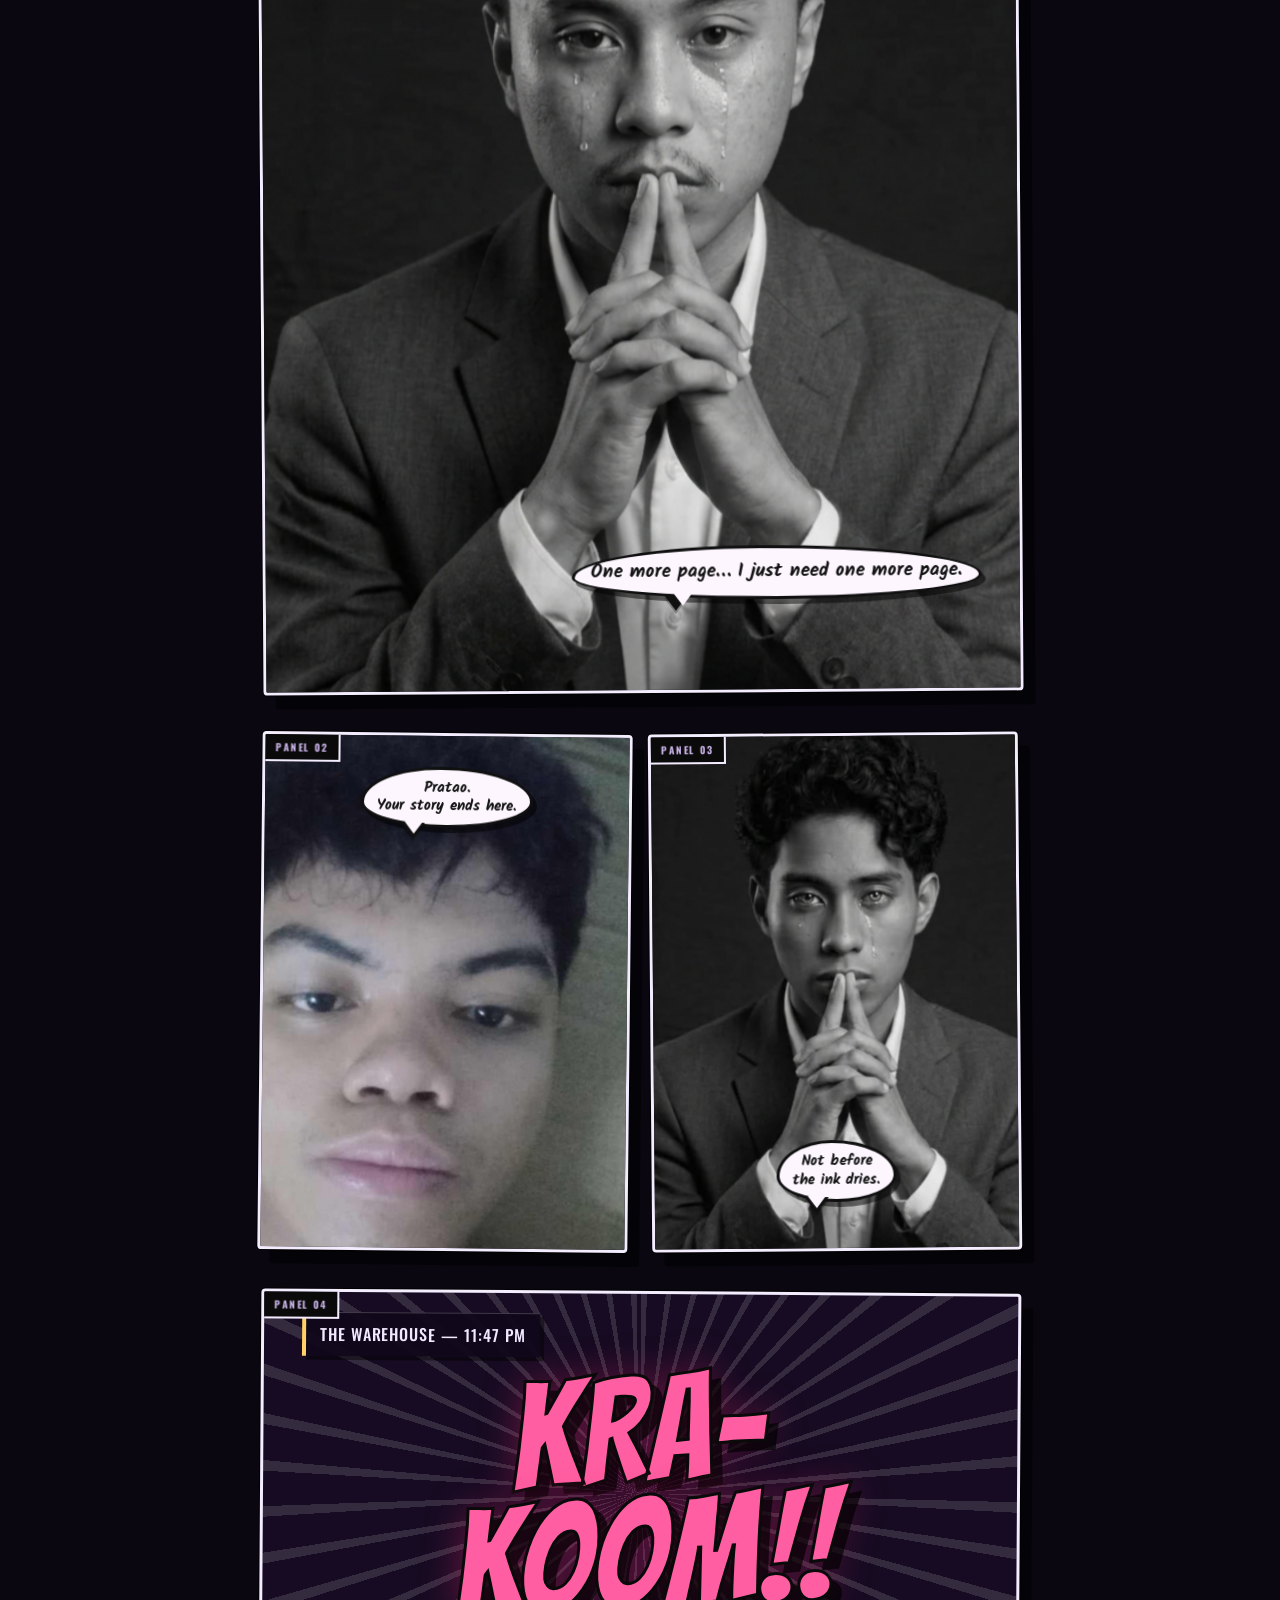
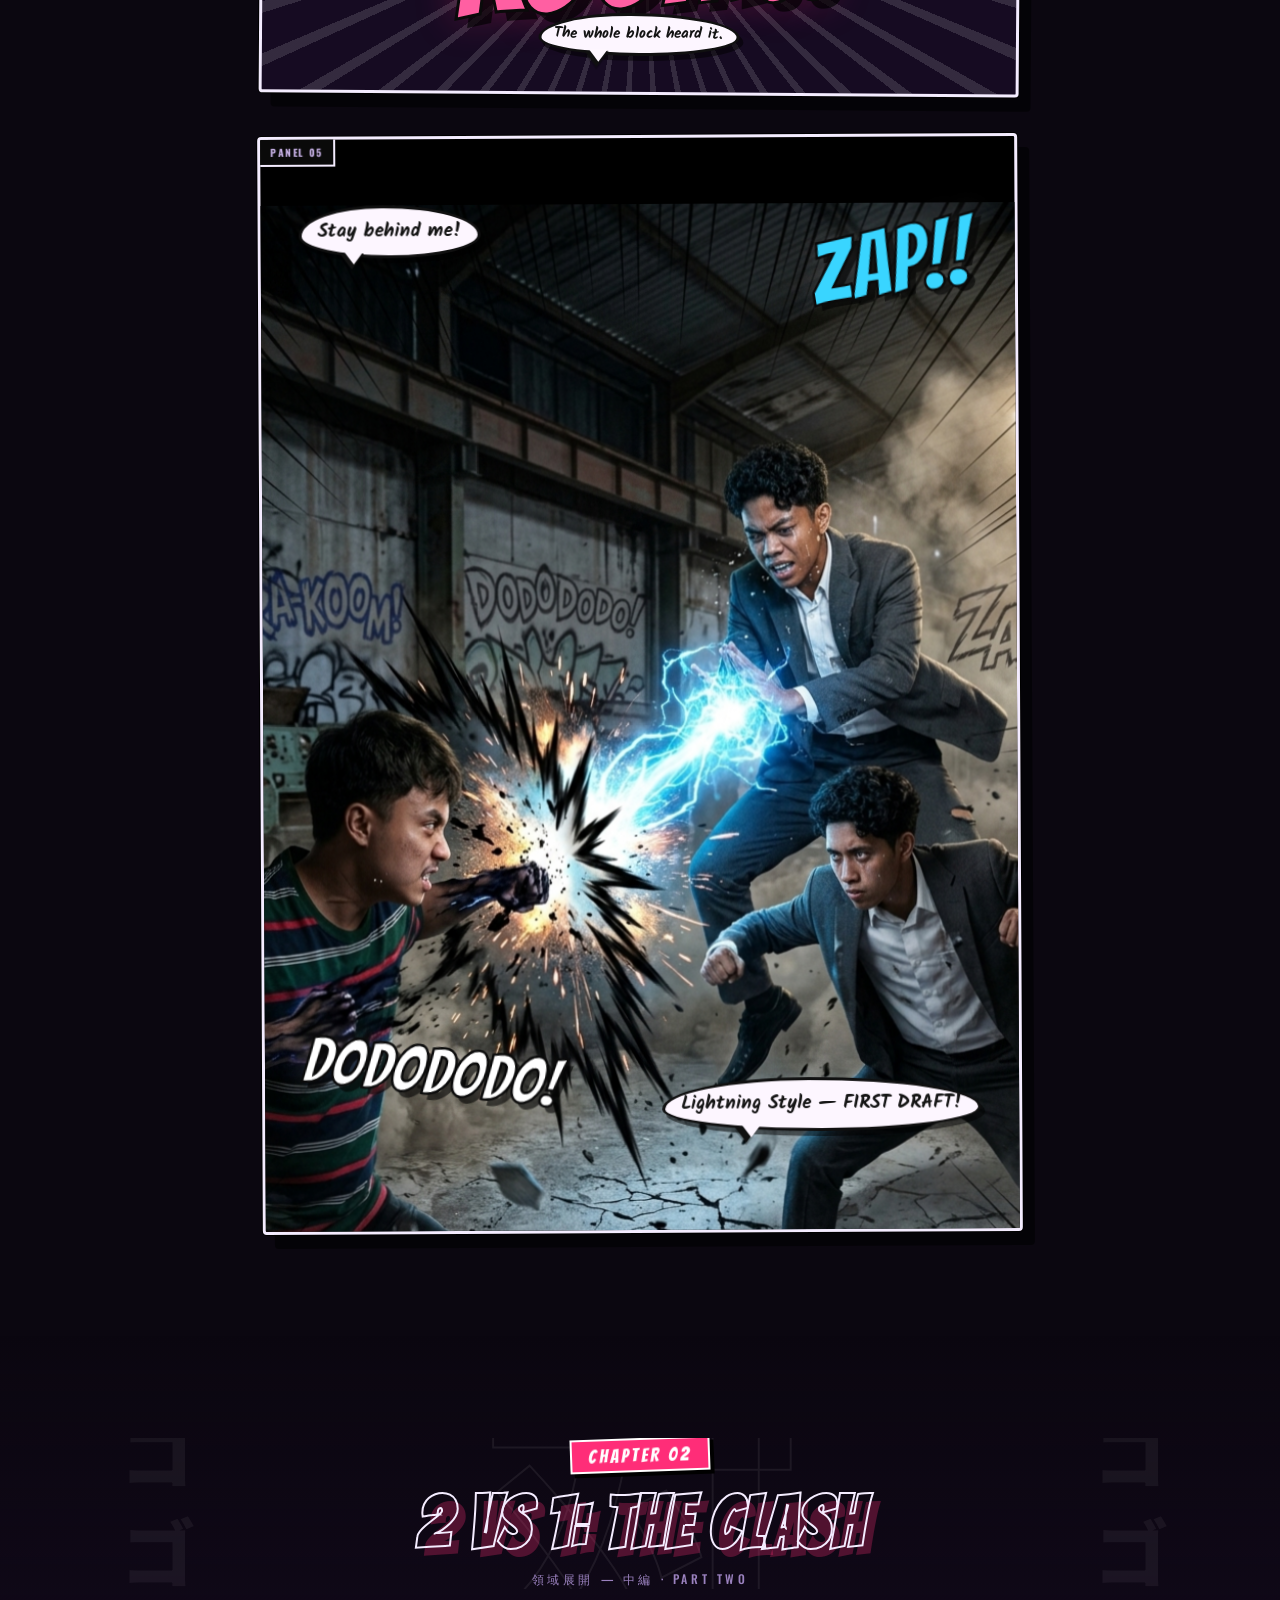
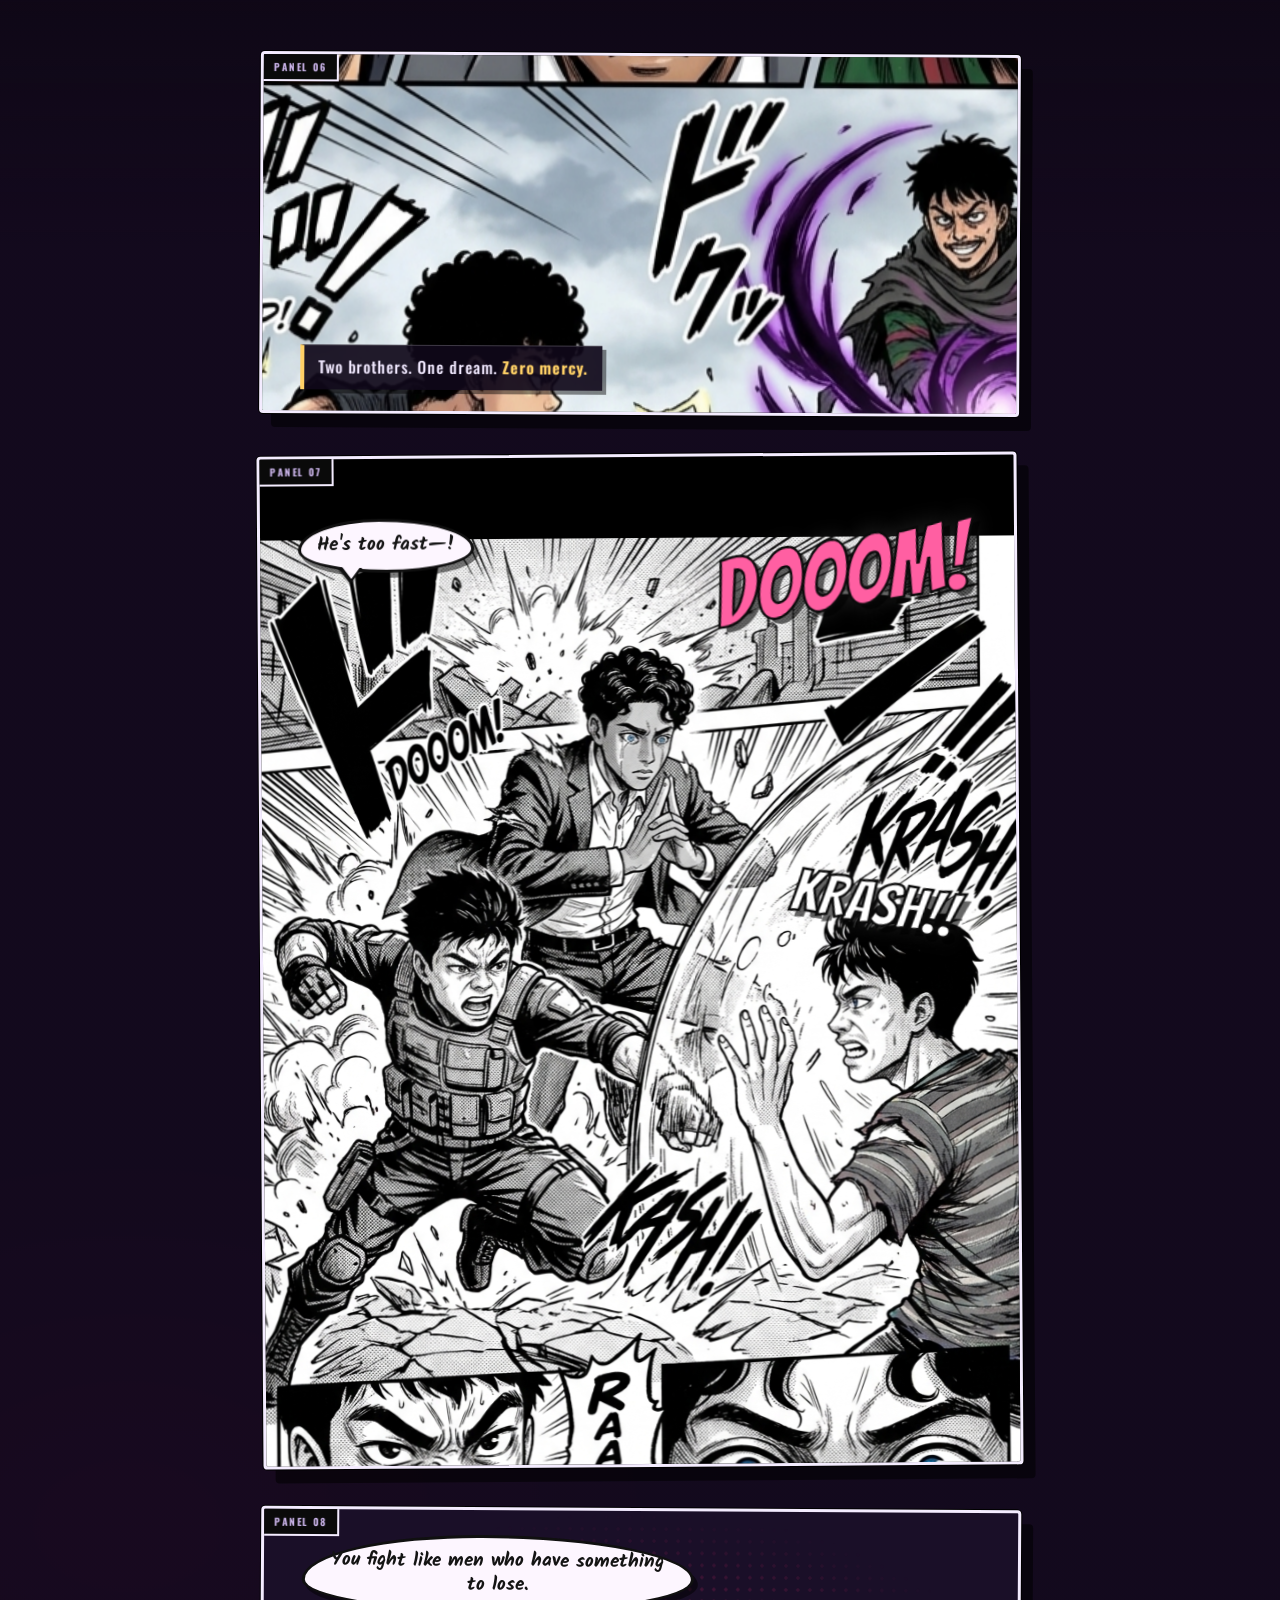
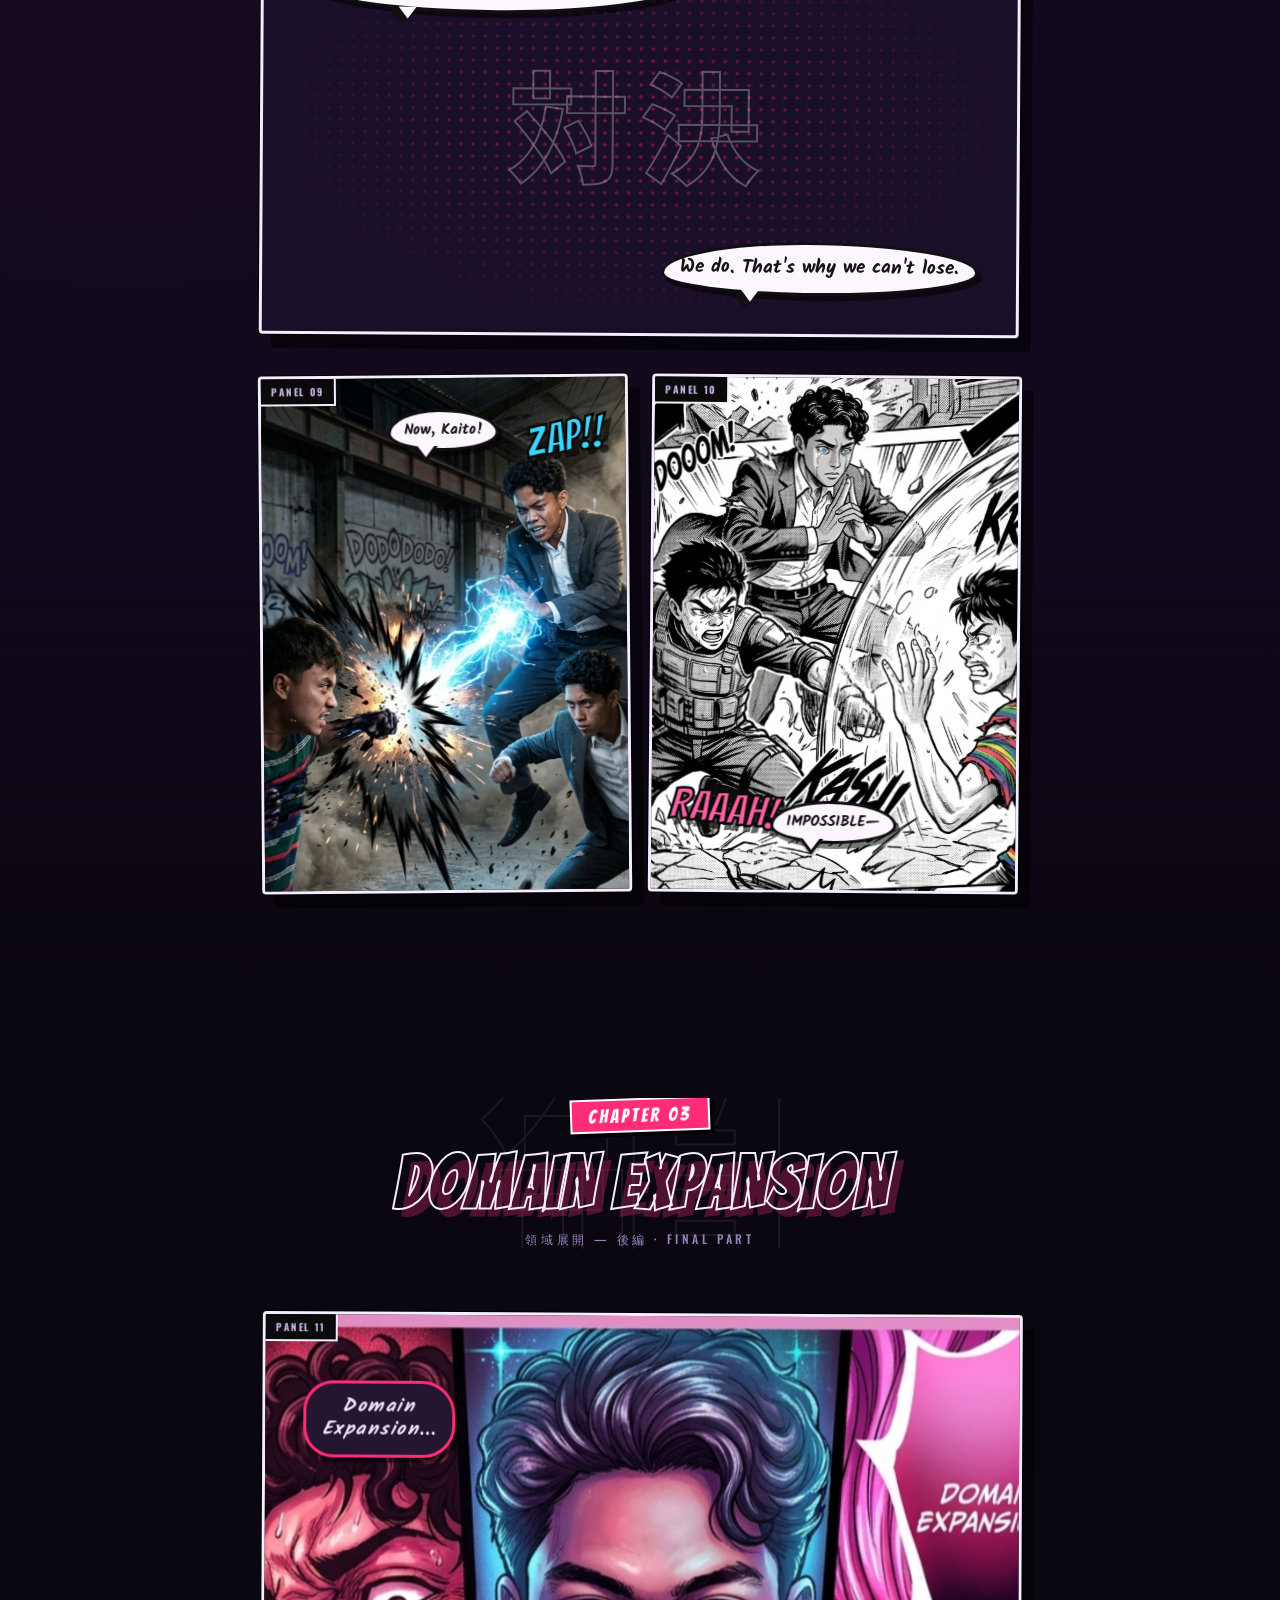
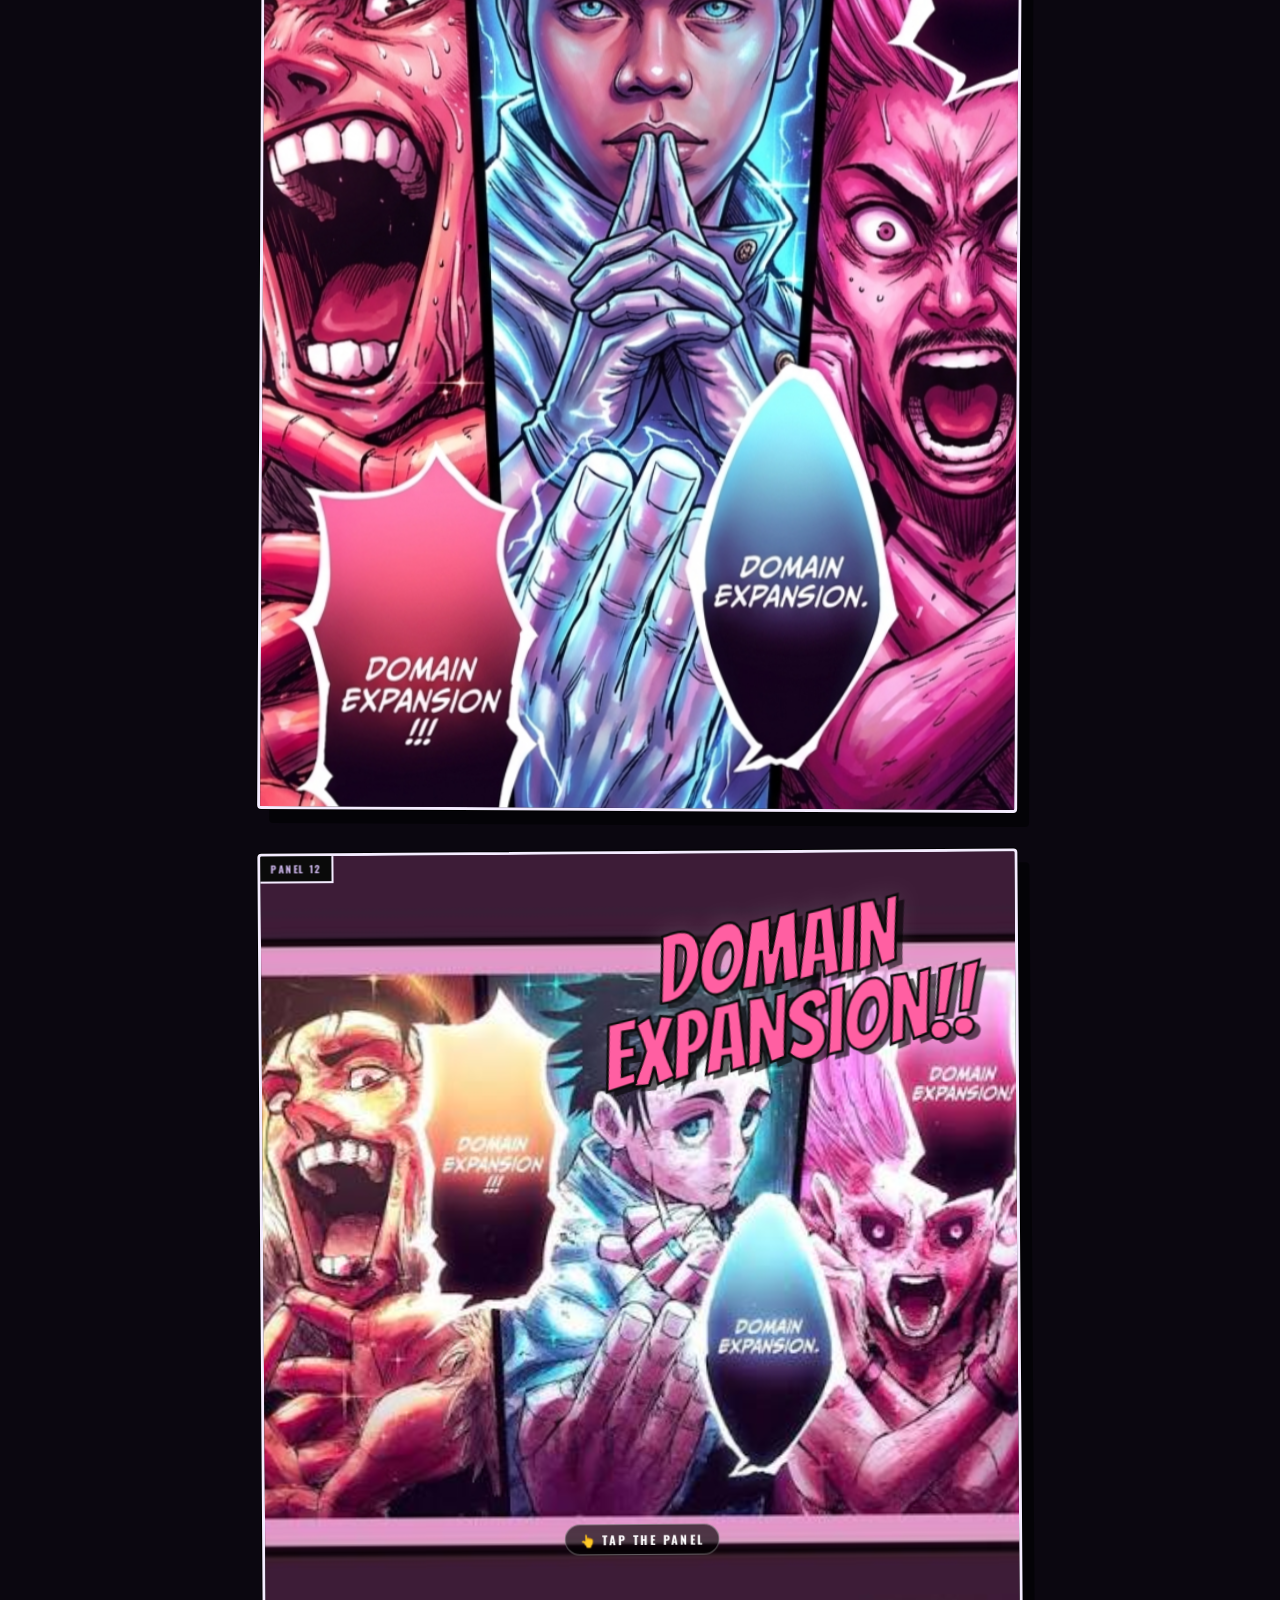
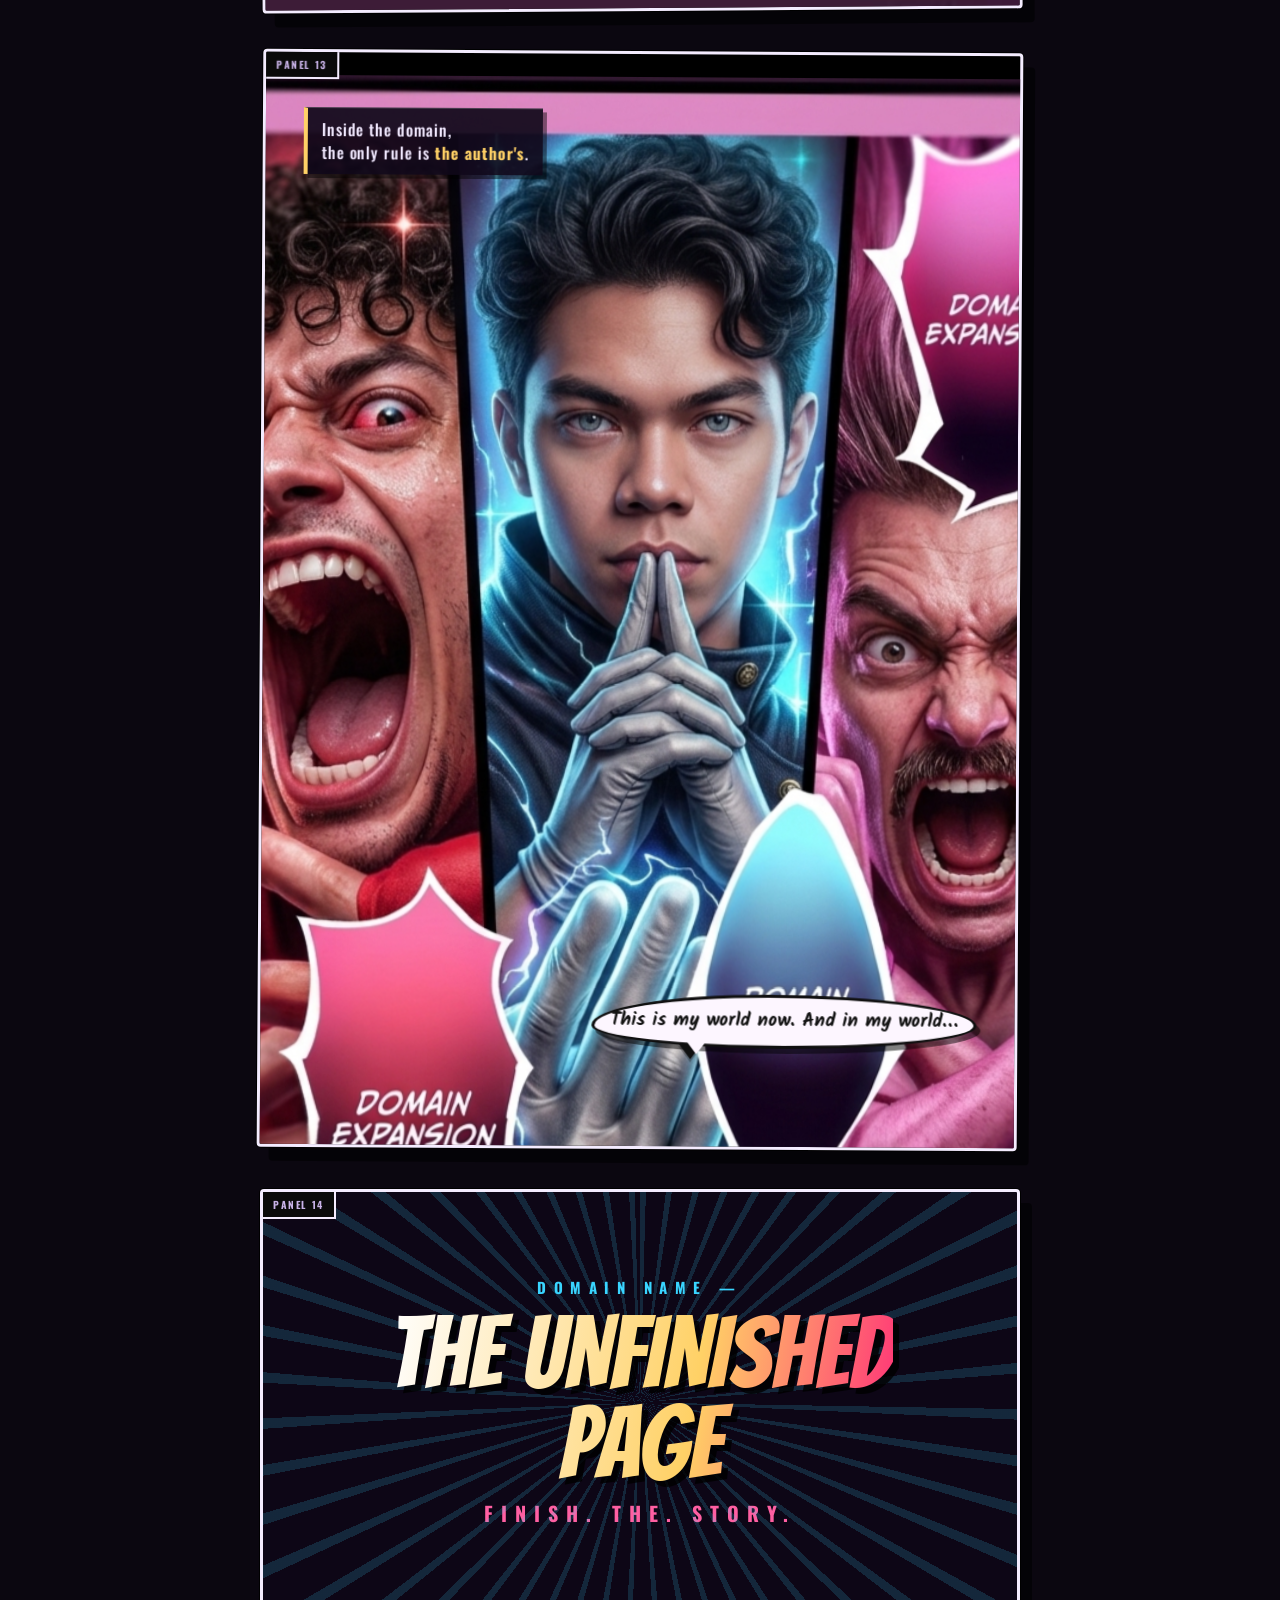
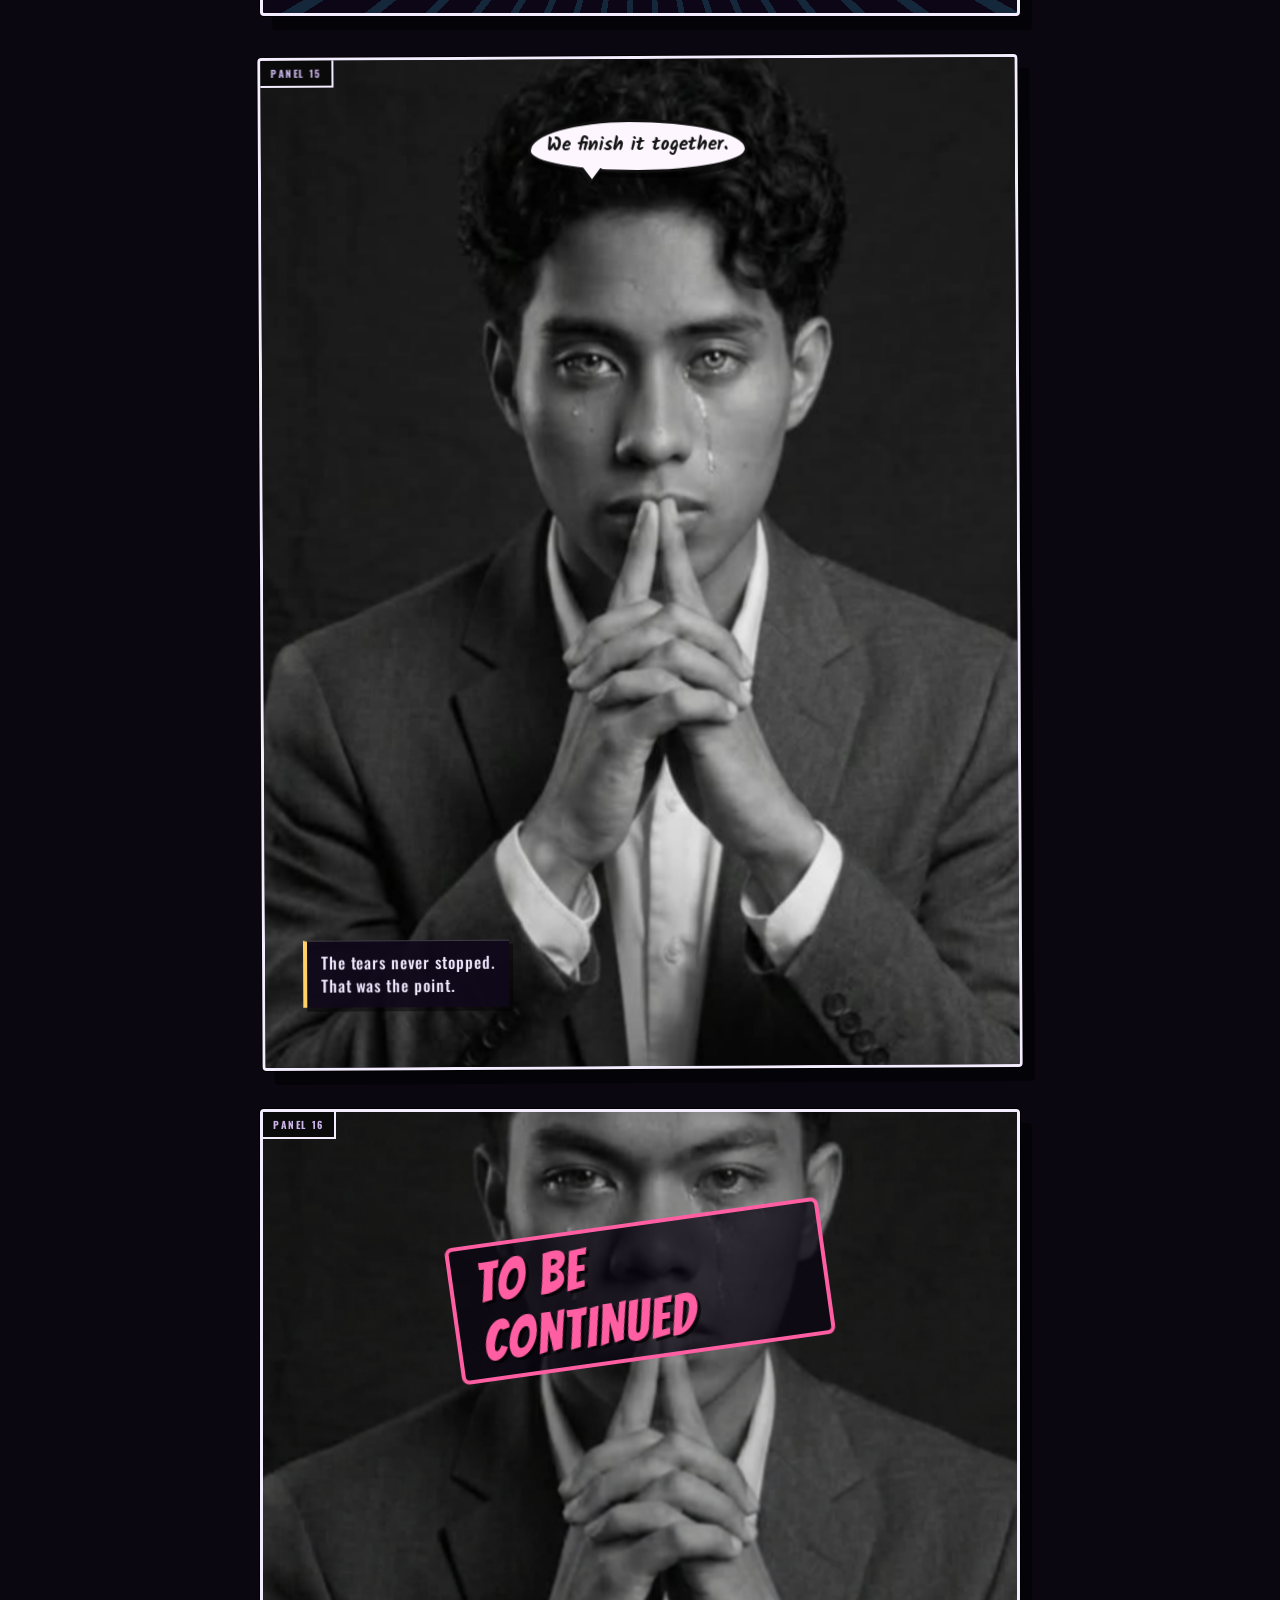
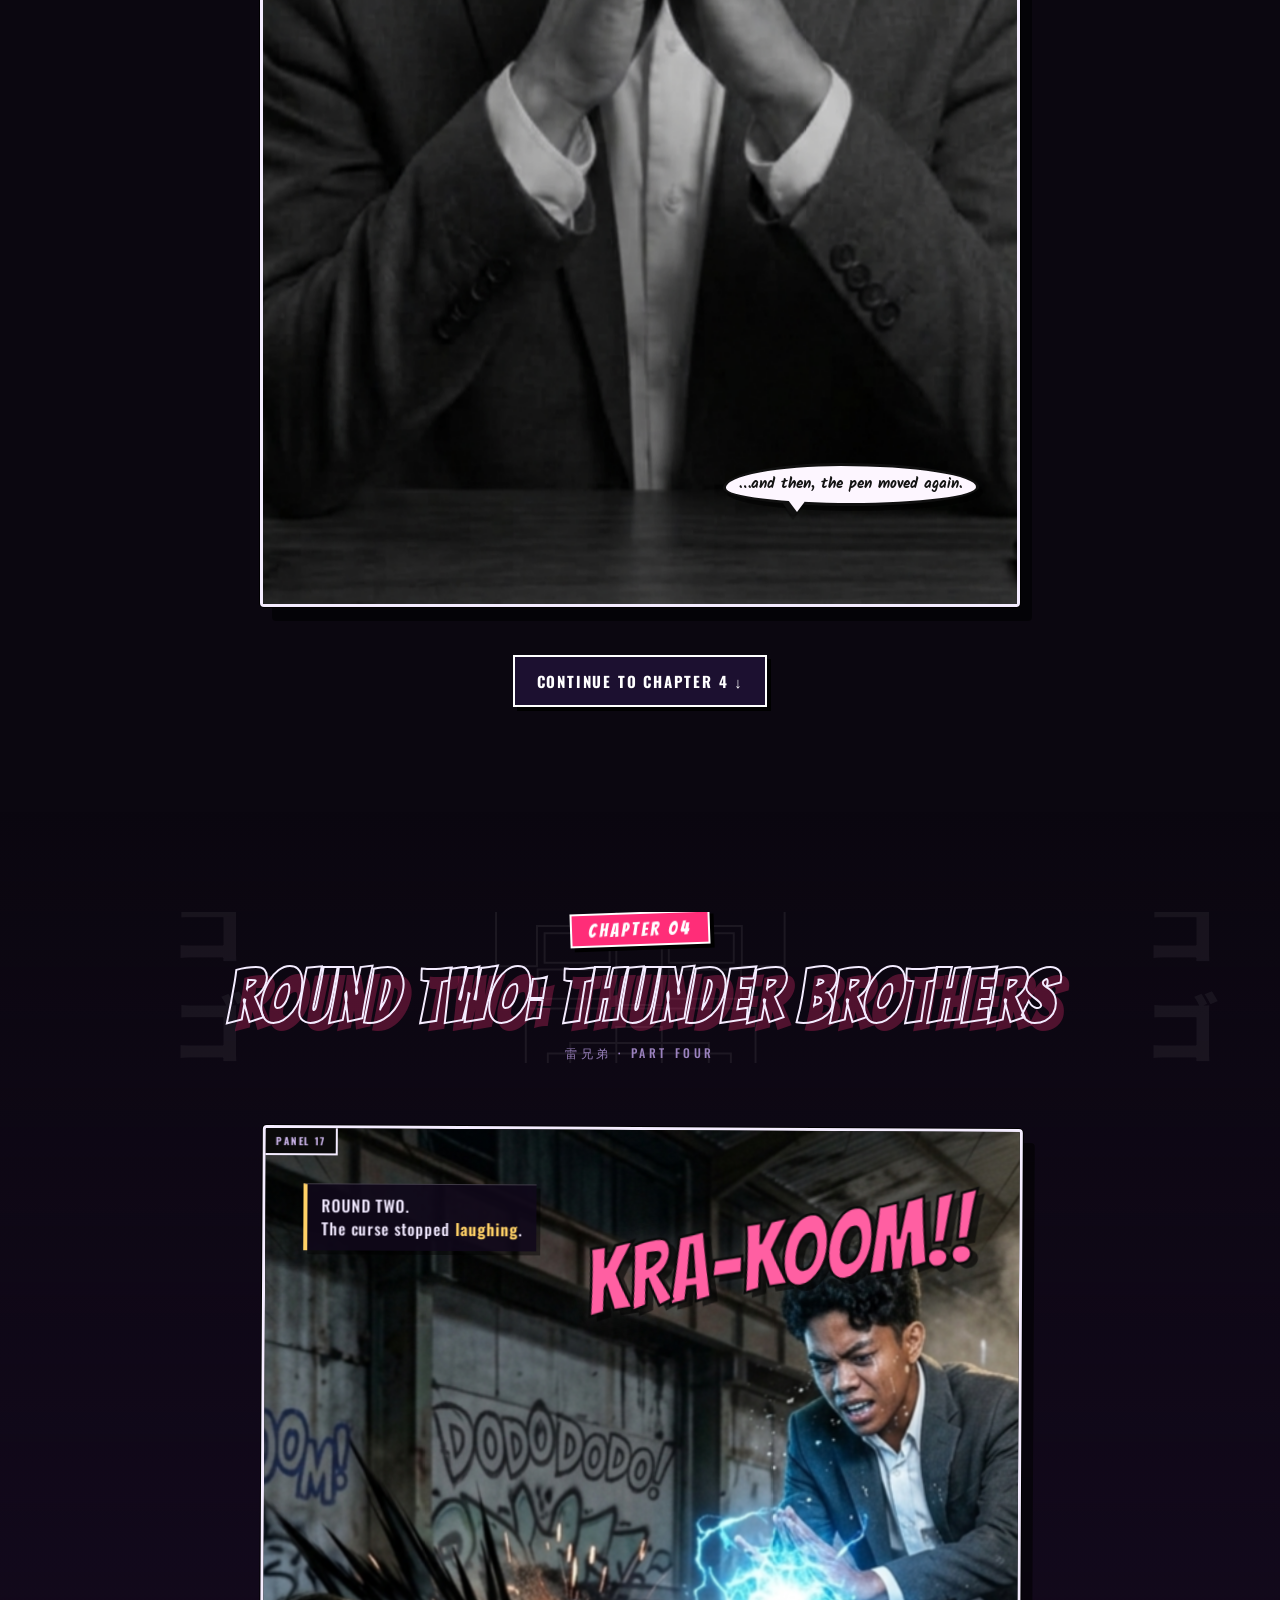
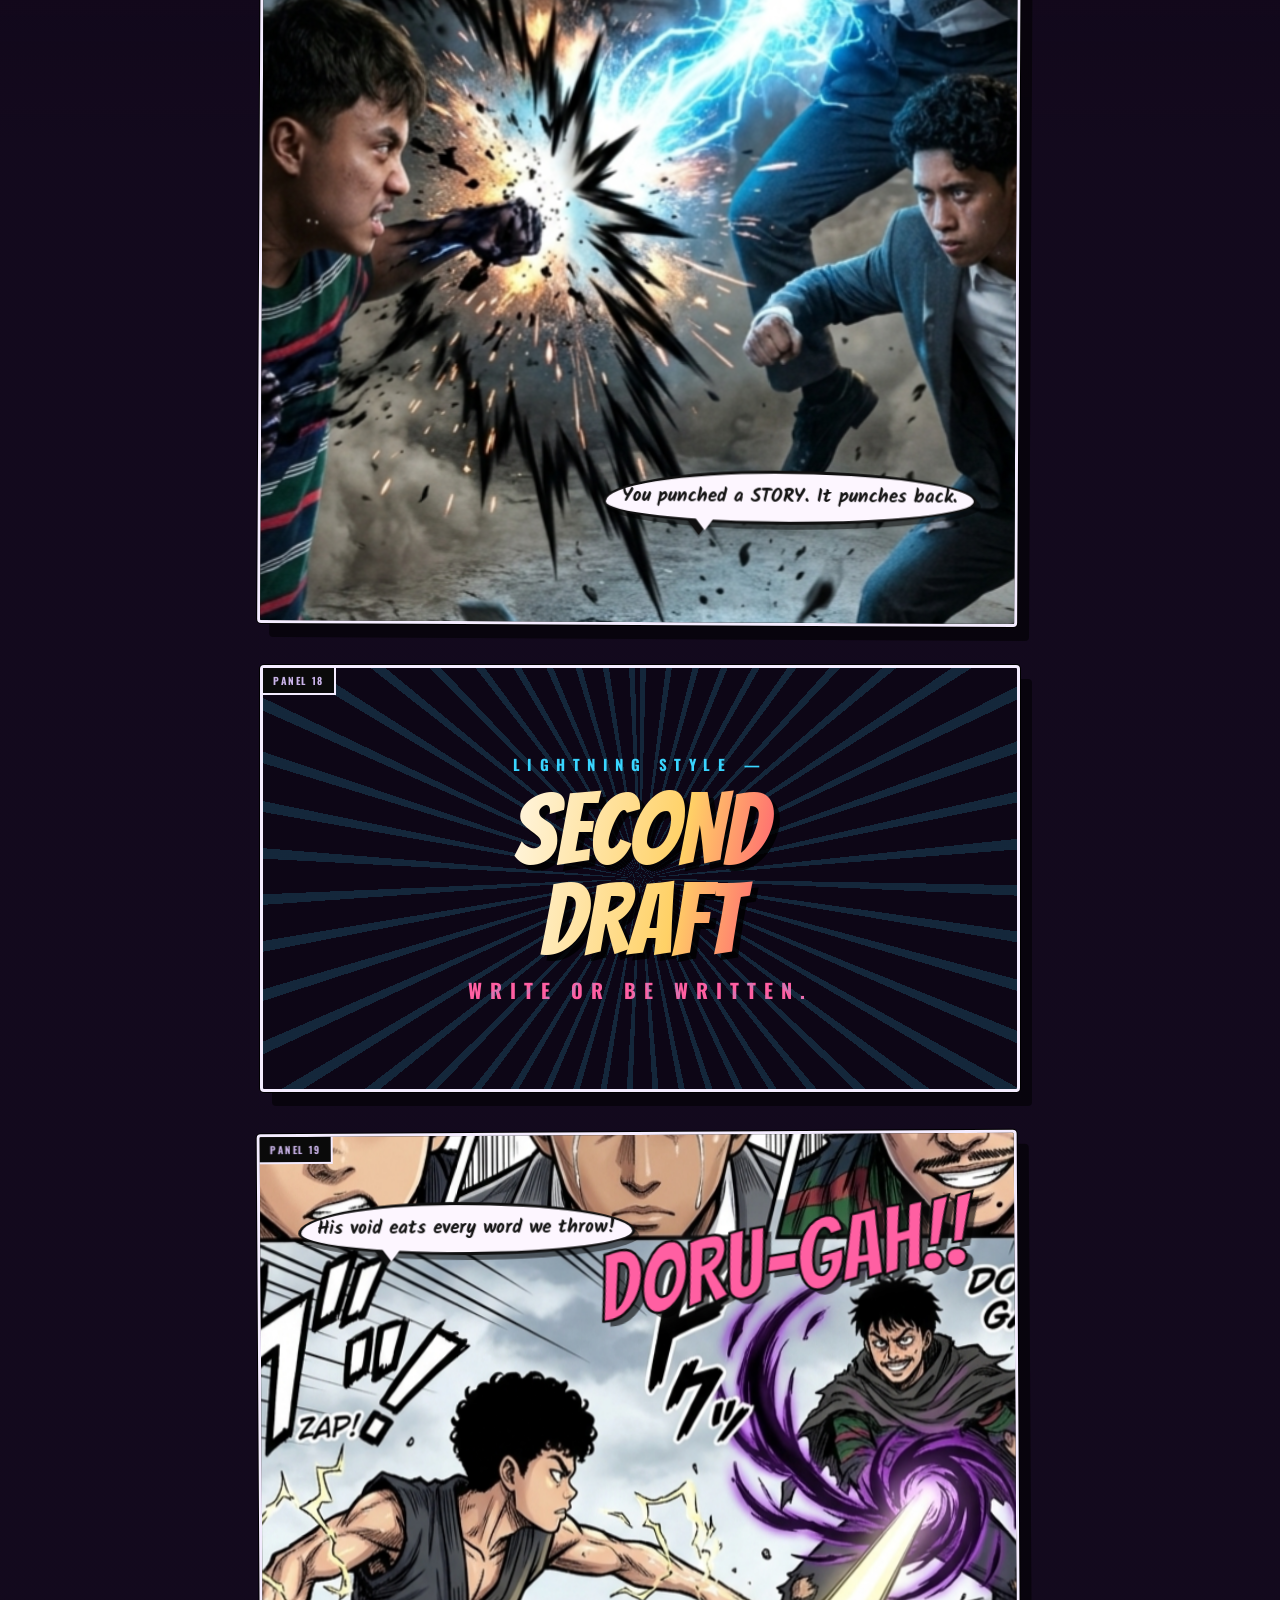
==== commit 96a89366: "fix: contain cover burst + gogogo columns (h-overflow drag), revert root clip that broke sticky nav" ====
--- a/index.html
+++ b/index.html
@@ -70,7 +70,7 @@
 
 <!-- ===== COVER ===== -->
 <header id="cover" class="cover">
-  <div class="cover__burst" aria-hidden="true"></div>
+  <div class="cover__fx" aria-hidden="true"><div class="cover__burst"></div></div>
   <div class="cover__inner">
     <div class="cover__art" data-reveal>
       <img src="assets/img/domain-anime.jpg" alt="Three sorcerers shouting DOMAIN EXPANSION" class="cover__img">
--- a/css/style.css
+++ b/css/style.css
@@ -16,8 +16,7 @@
   --page-w:min(760px, 92vw);
 }
 *{margin:0;padding:0;box-sizing:border-box}
-html{scroll-behavior:smooth;overflow-x:clip}
-@supports not (overflow-x:clip){html{overflow-x:hidden}}
+html{scroll-behavior:smooth}
 body{
   background:
     radial-gradient(1200px 600px at 80% -5%, rgba(139,92,246,.22), transparent 60%),
@@ -101,6 +100,7 @@
 
 /* ============ COVER ============ */
 .cover{position:relative;min-height:calc(100svh - var(--nav-h) - 26px);display:grid;place-items:center;padding:60px 5vw 90px;overflow:hidden;z-index:2}
+.cover__fx{position:absolute;inset:0;overflow:hidden;pointer-events:none}
 .cover__burst{
   position:absolute;inset:-40%;
   background:repeating-conic-gradient(from 0deg at 50% 50%,
@@ -577,7 +577,7 @@
 }
 
 /* ============ CHAPTER DECOR — kanji + gogogo ============ */
-.chapter-card{position:relative}
+.chapter-card{position:relative;overflow:hidden}
 .cc-kanji{
   position:absolute;left:50%;top:50%;z-index:0;
   font-family:'Noto Sans JP',sans-serif;font-weight:900;
@@ -587,7 +587,7 @@
 }
 .cc-num,.cc-title,.cc-sub{position:relative;z-index:1}
 .cc-gogo{
-  position:absolute;top:-16%;z-index:0;
+  position:absolute;top:-16%;z-index:0;white-space:nowrap;
   writing-mode:vertical-rl;font-family:'Noto Sans JP',sans-serif;font-weight:900;
   font-size:clamp(38px,6vw,78px);letter-spacing:.3em;
   color:rgba(255,255,255,.055);pointer-events:none;user-select:none;
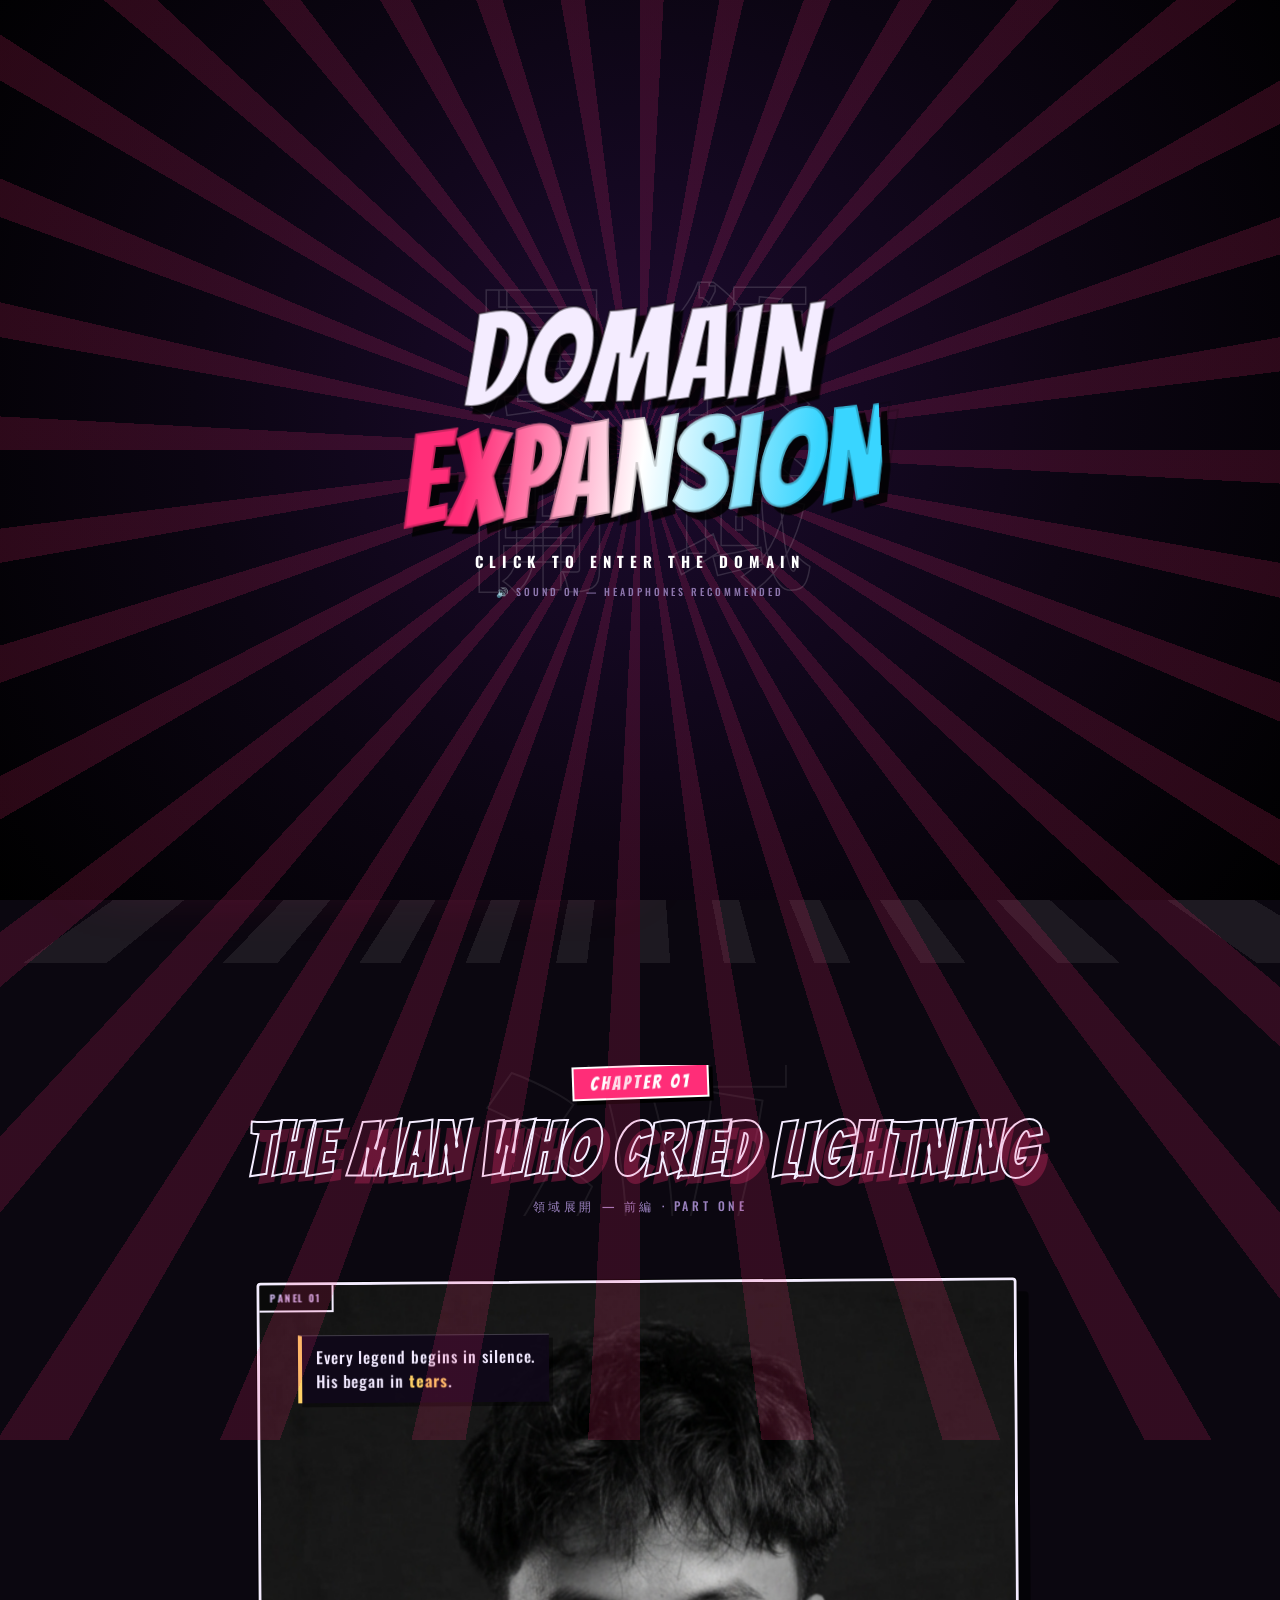
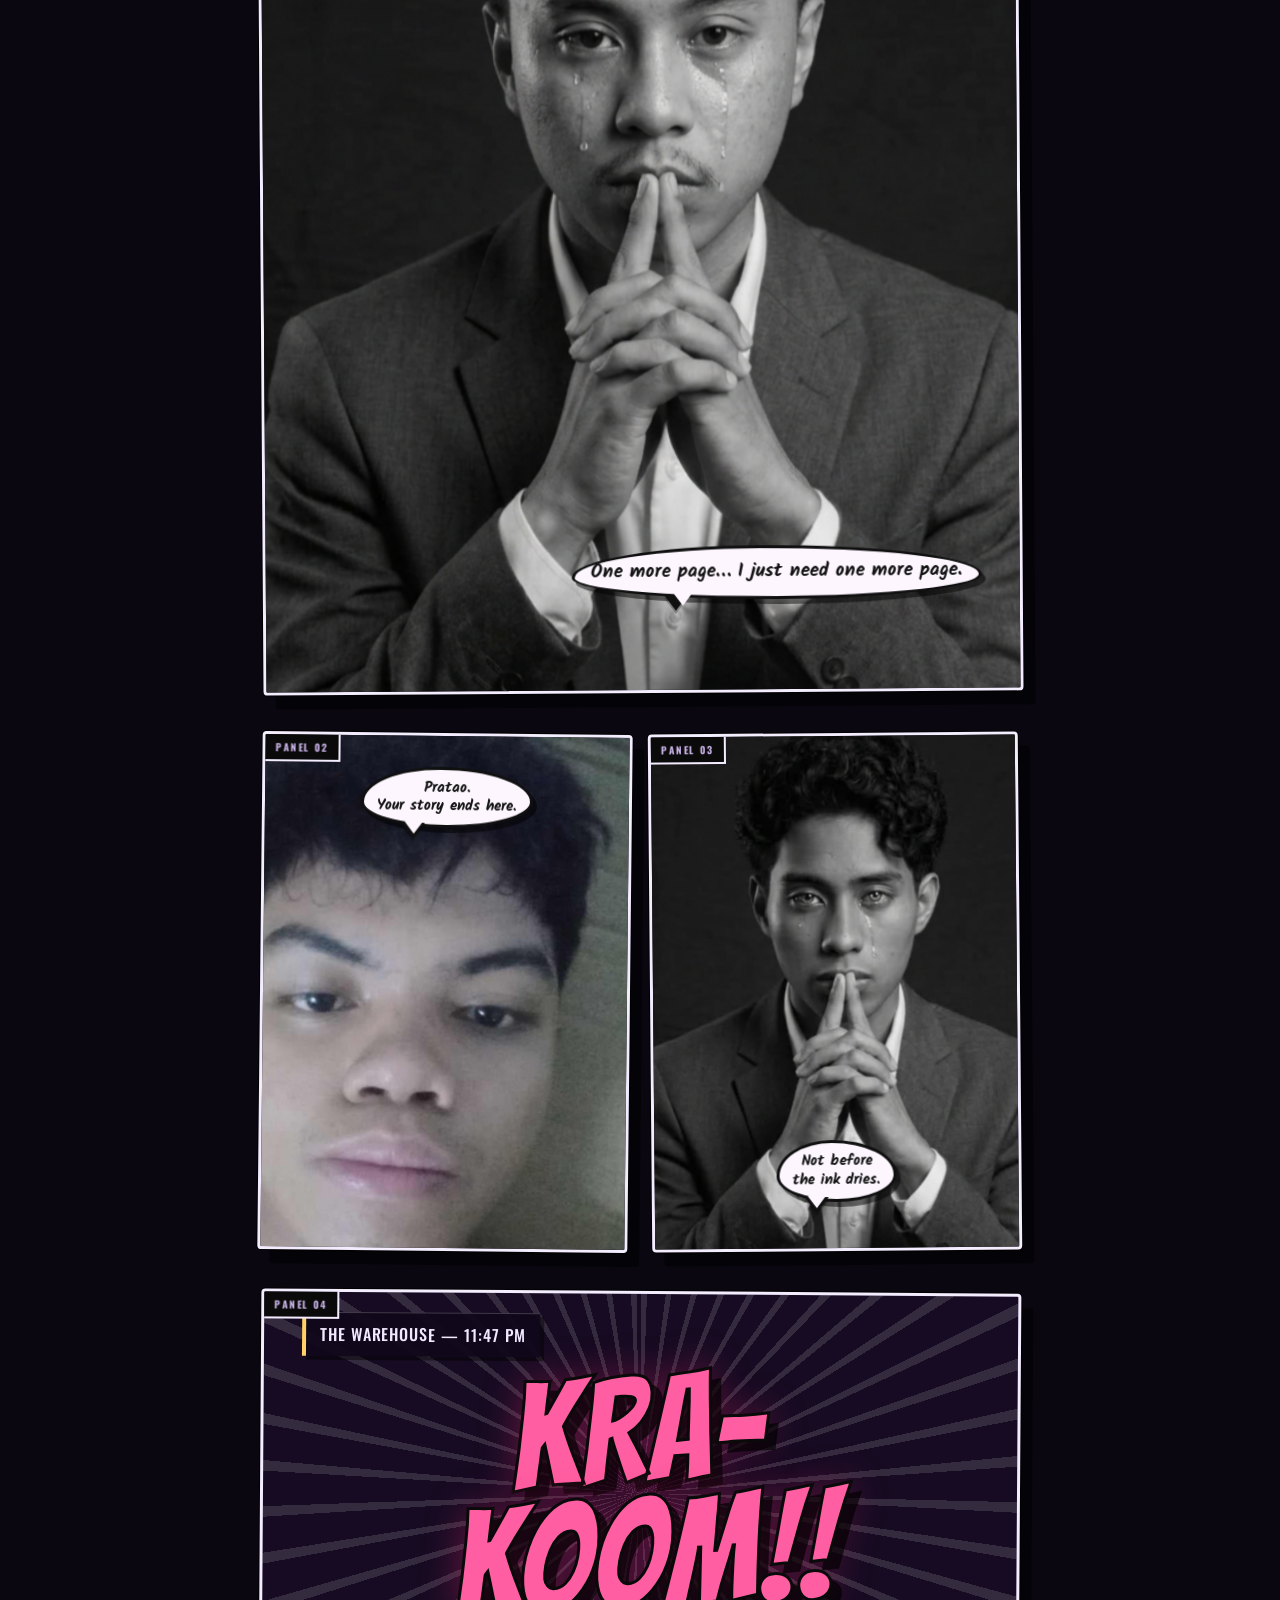
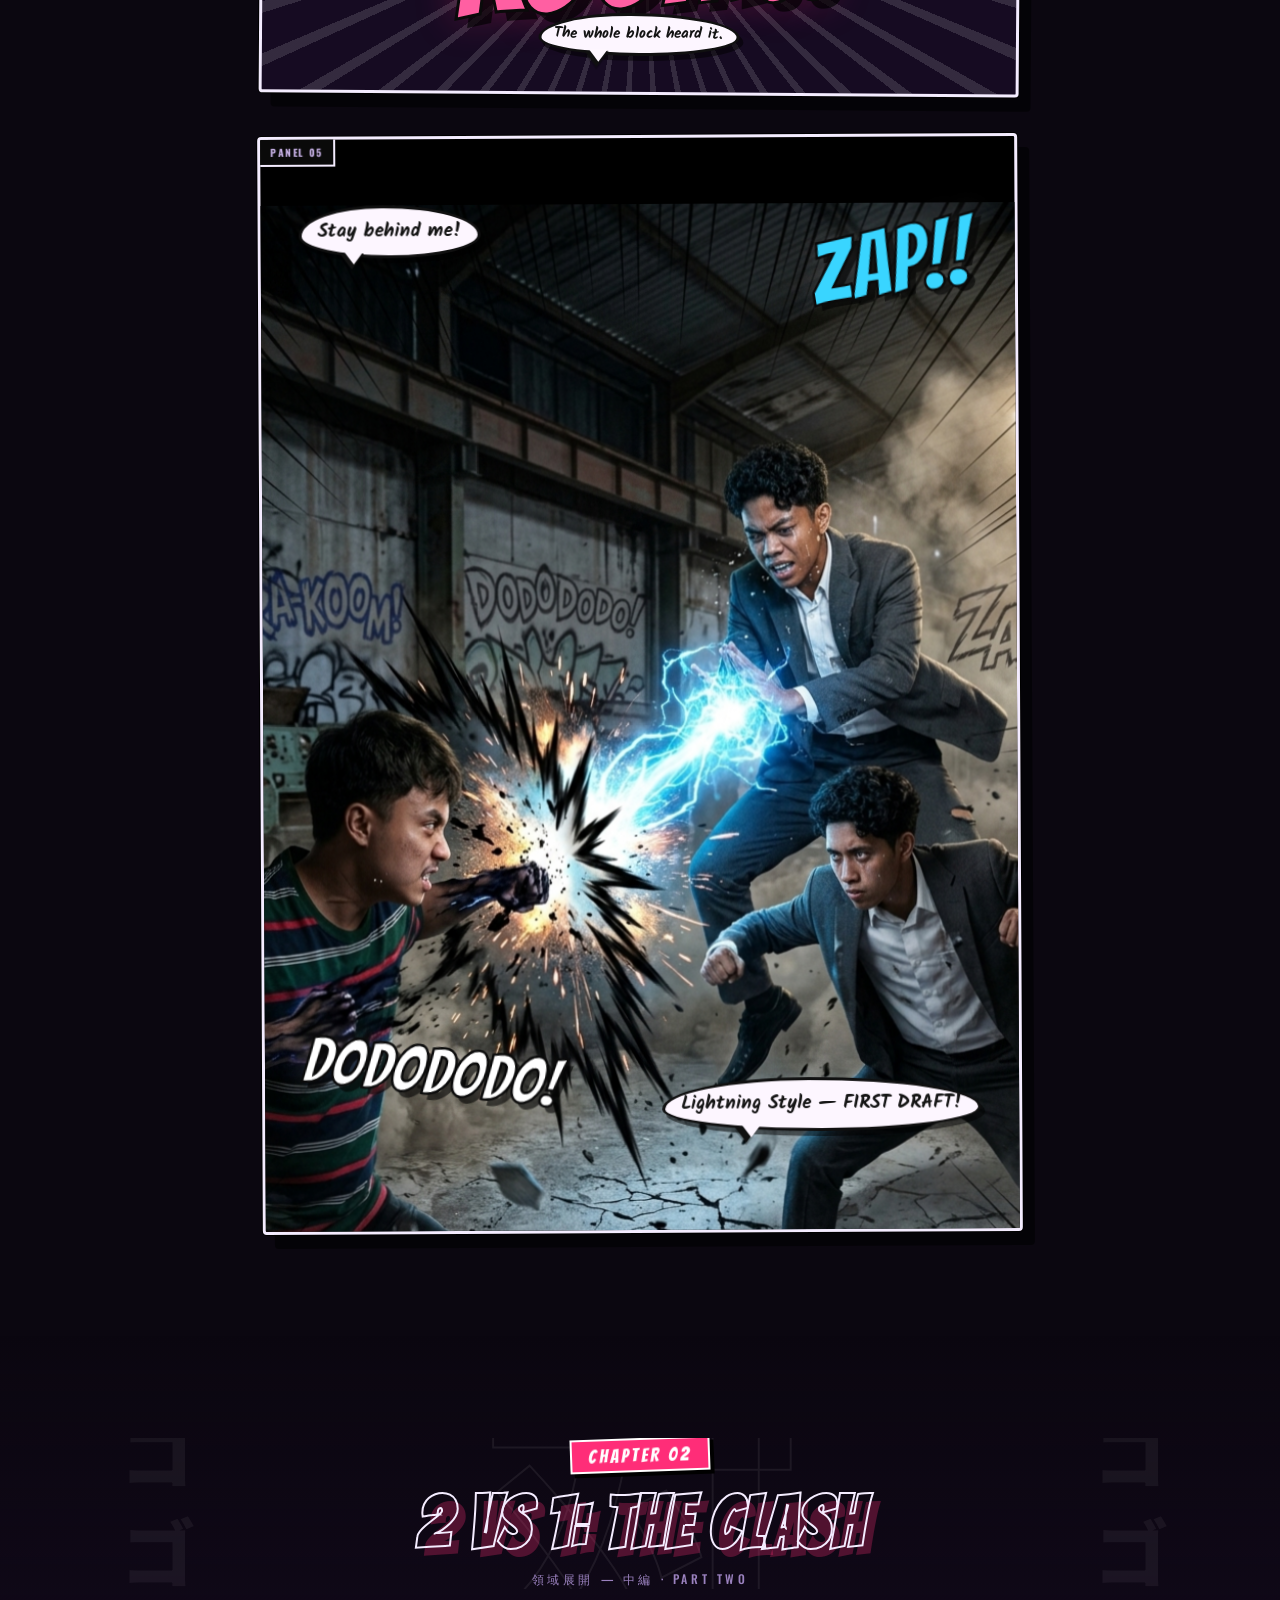
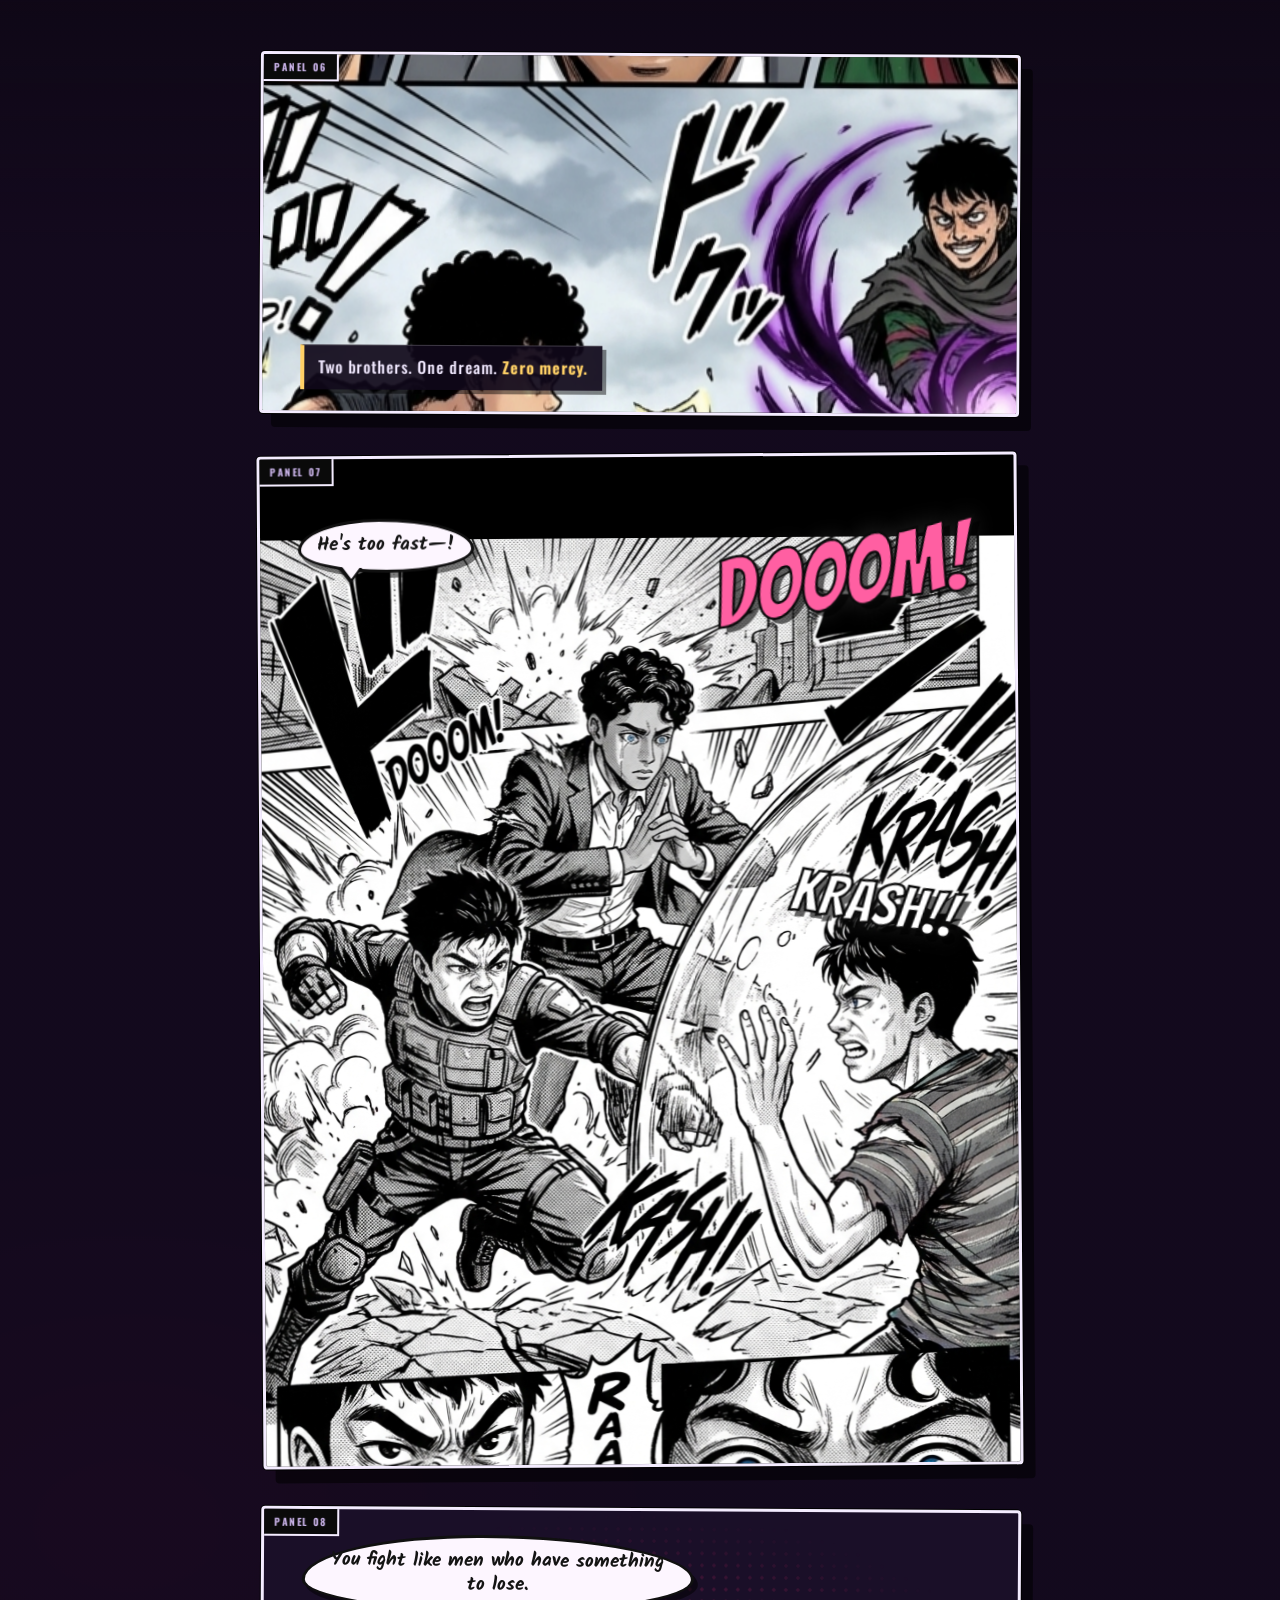
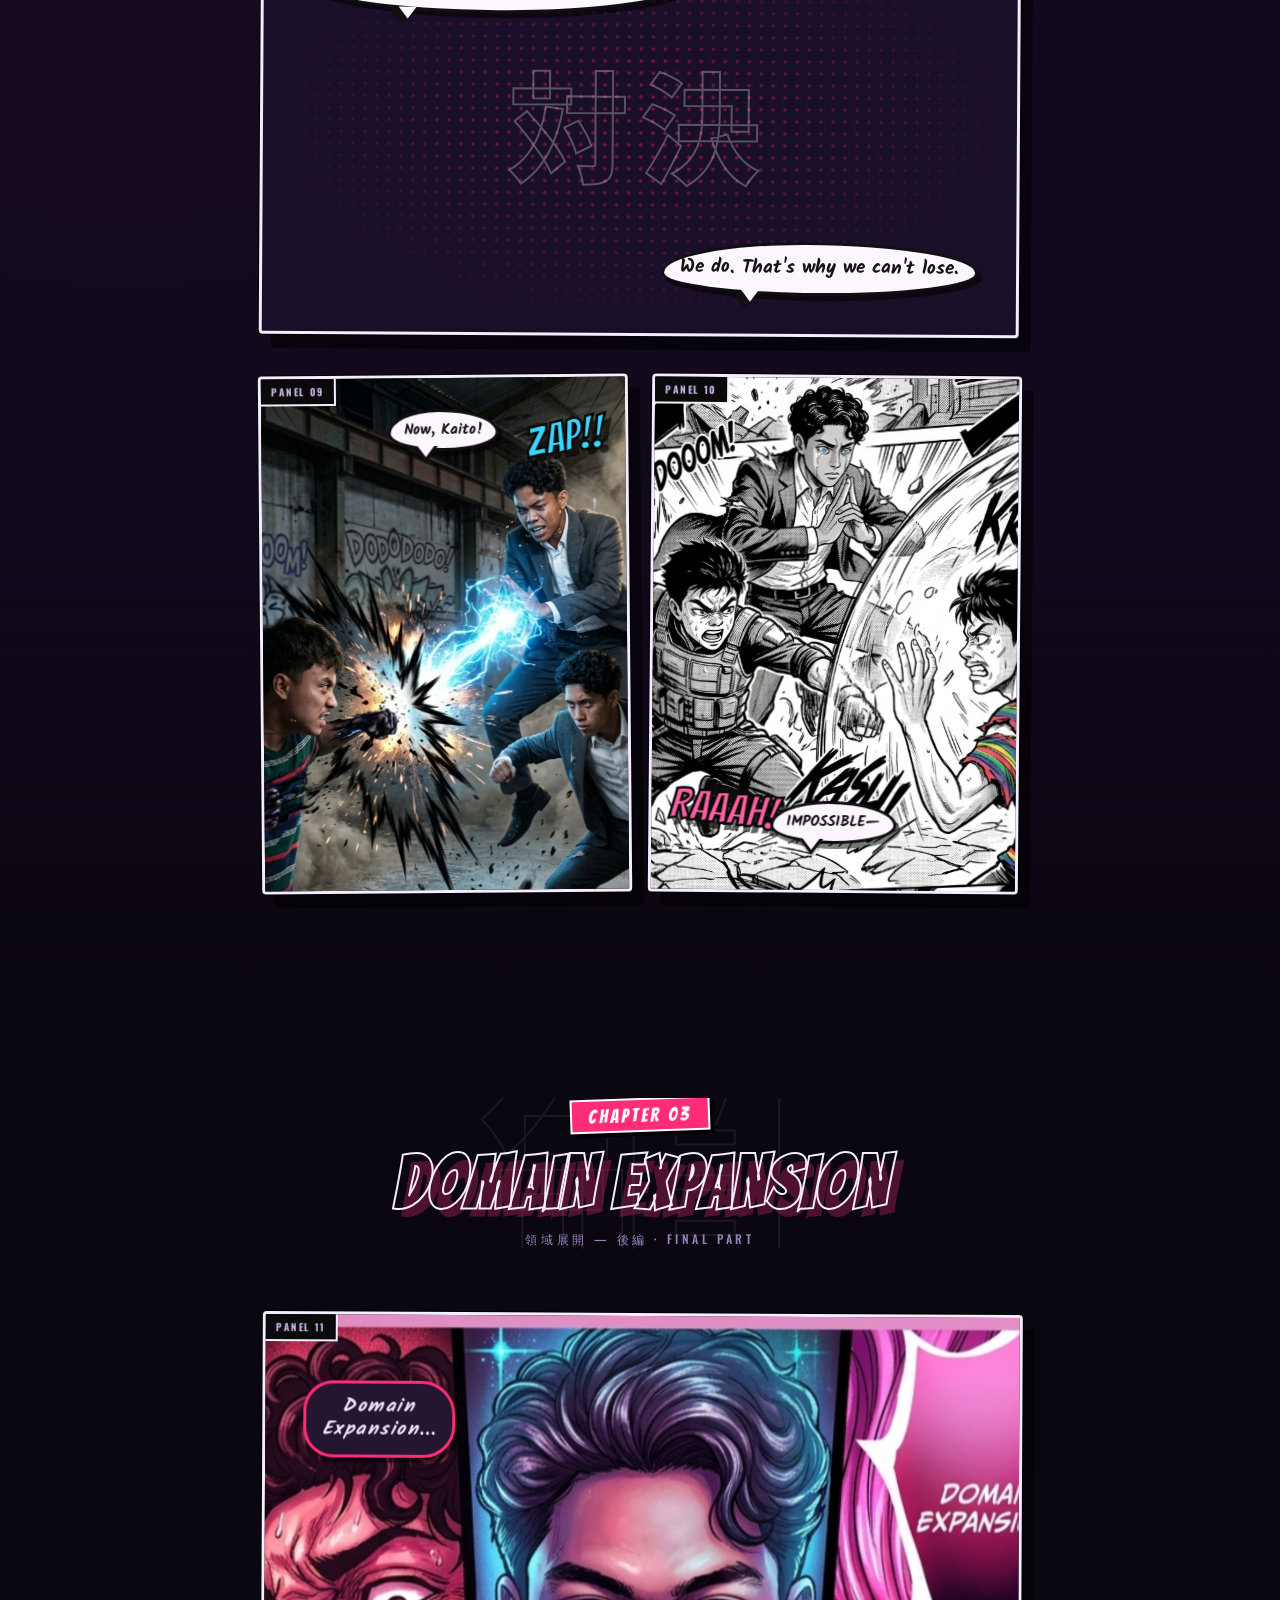
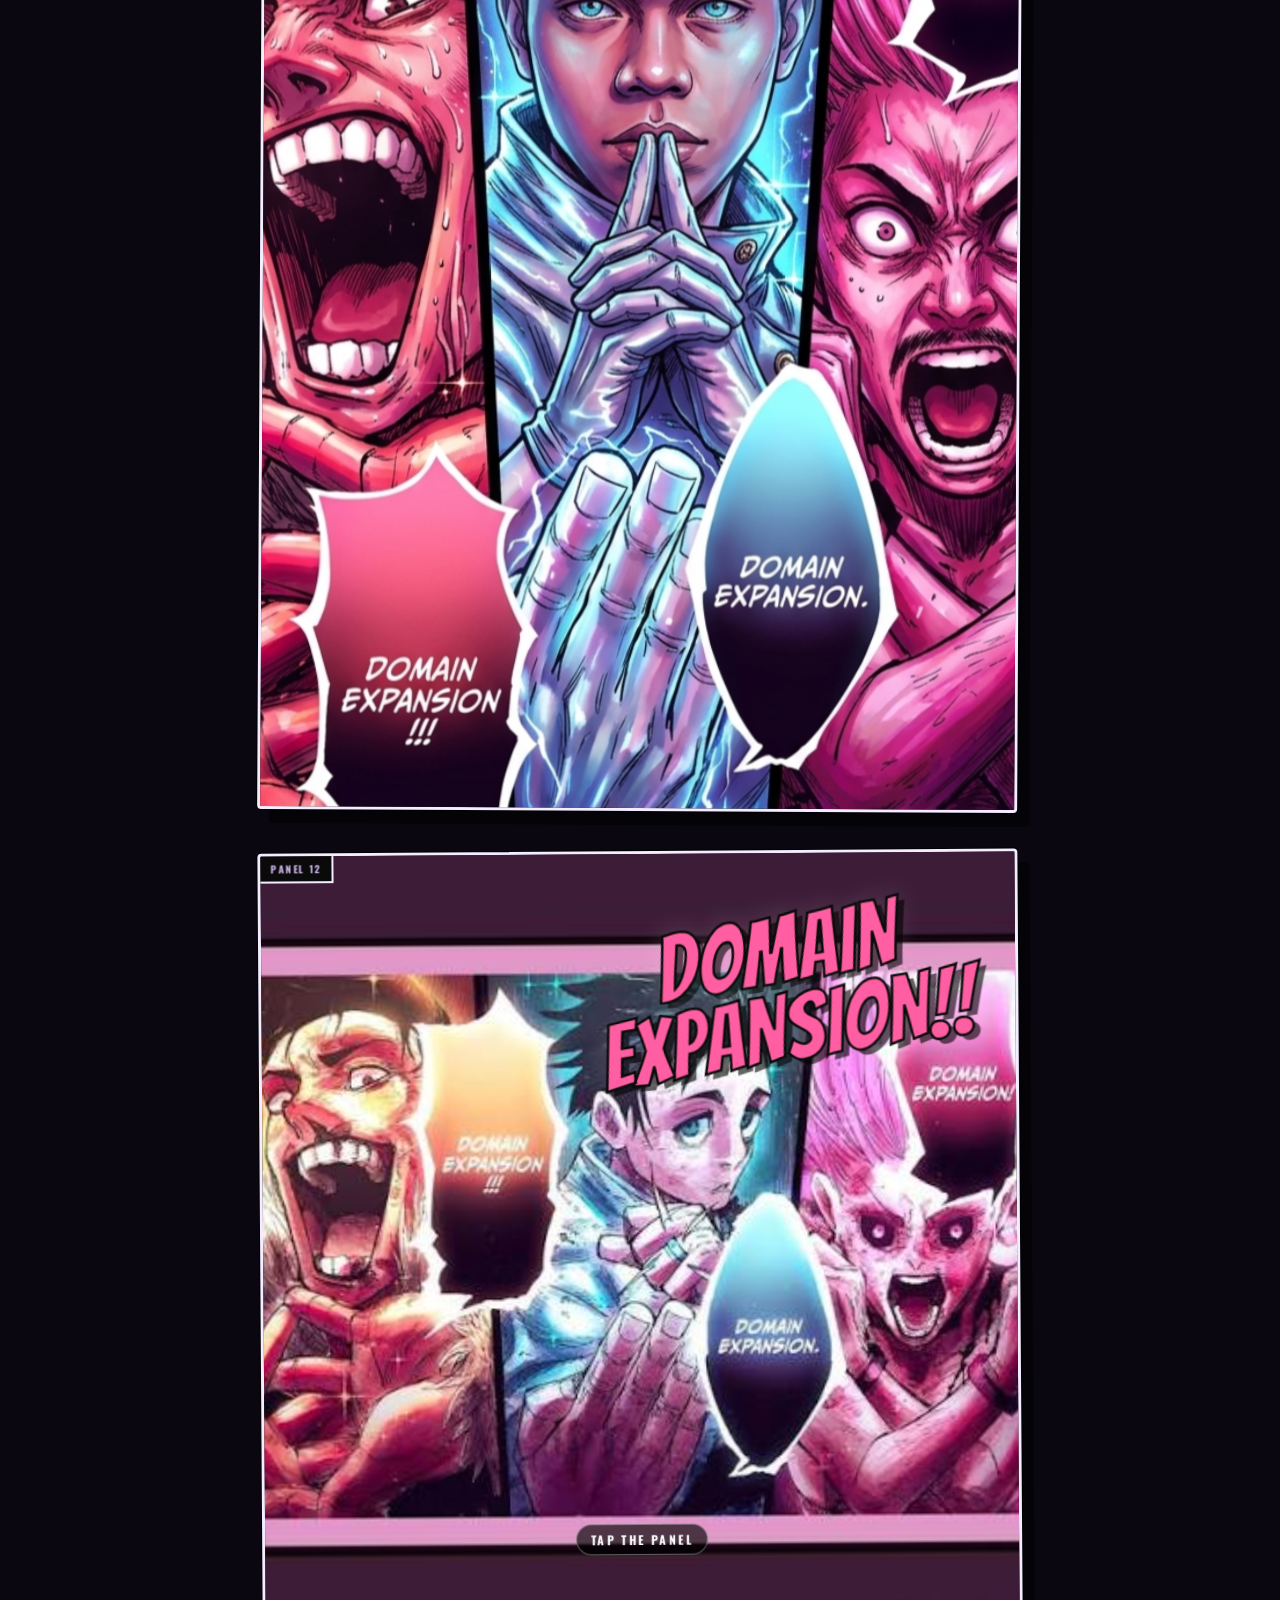
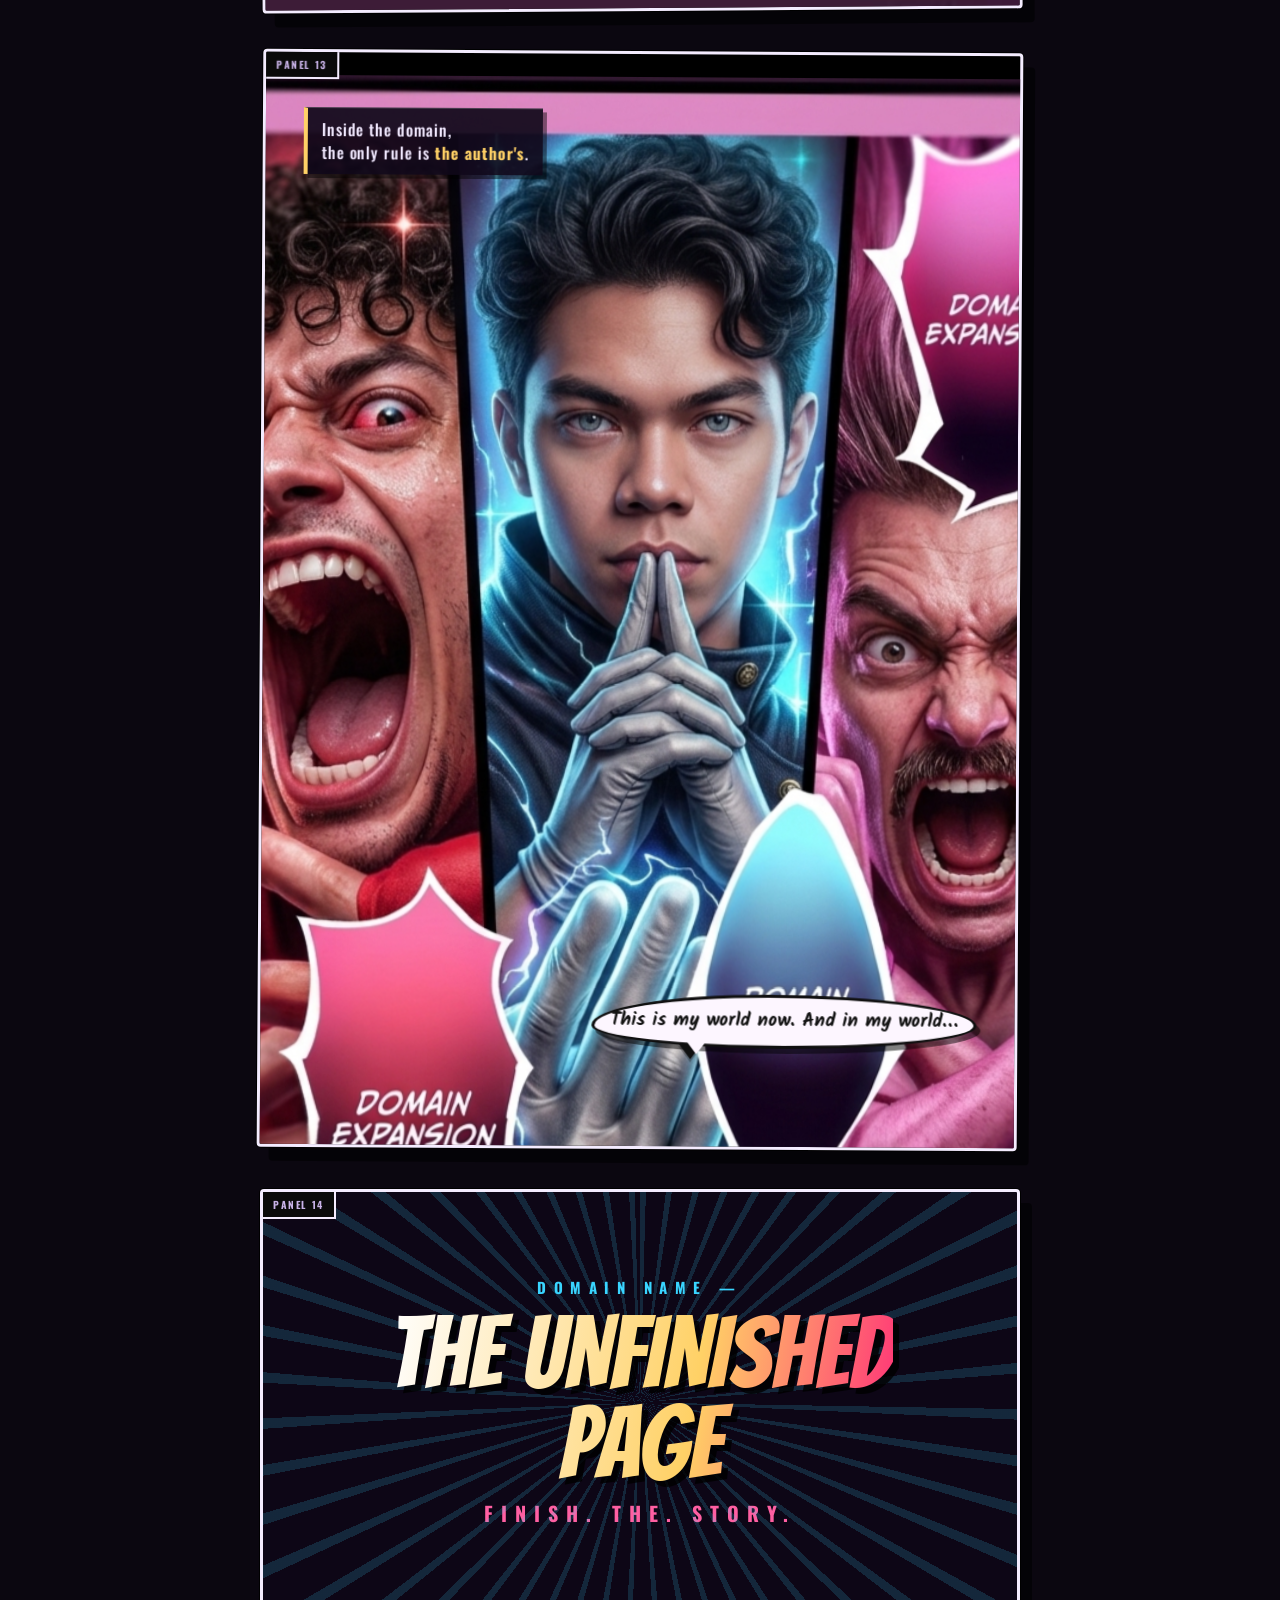
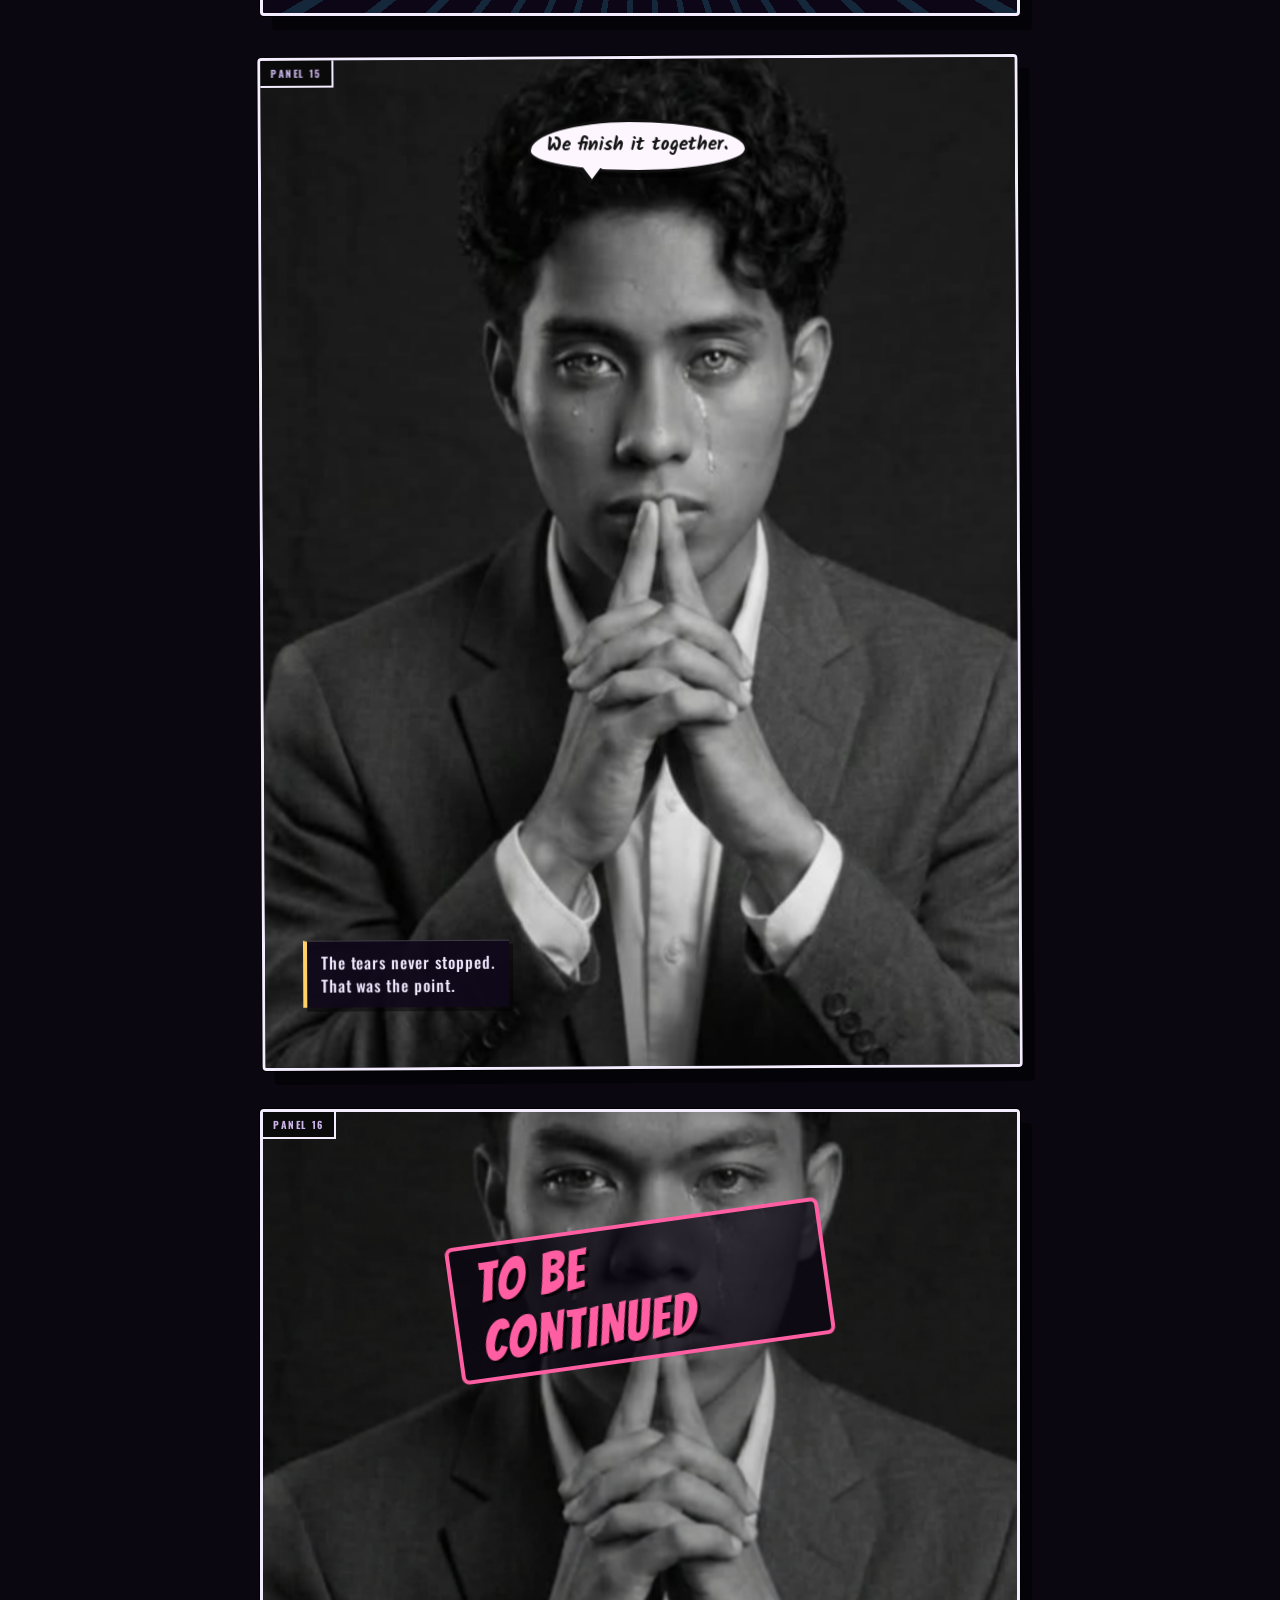
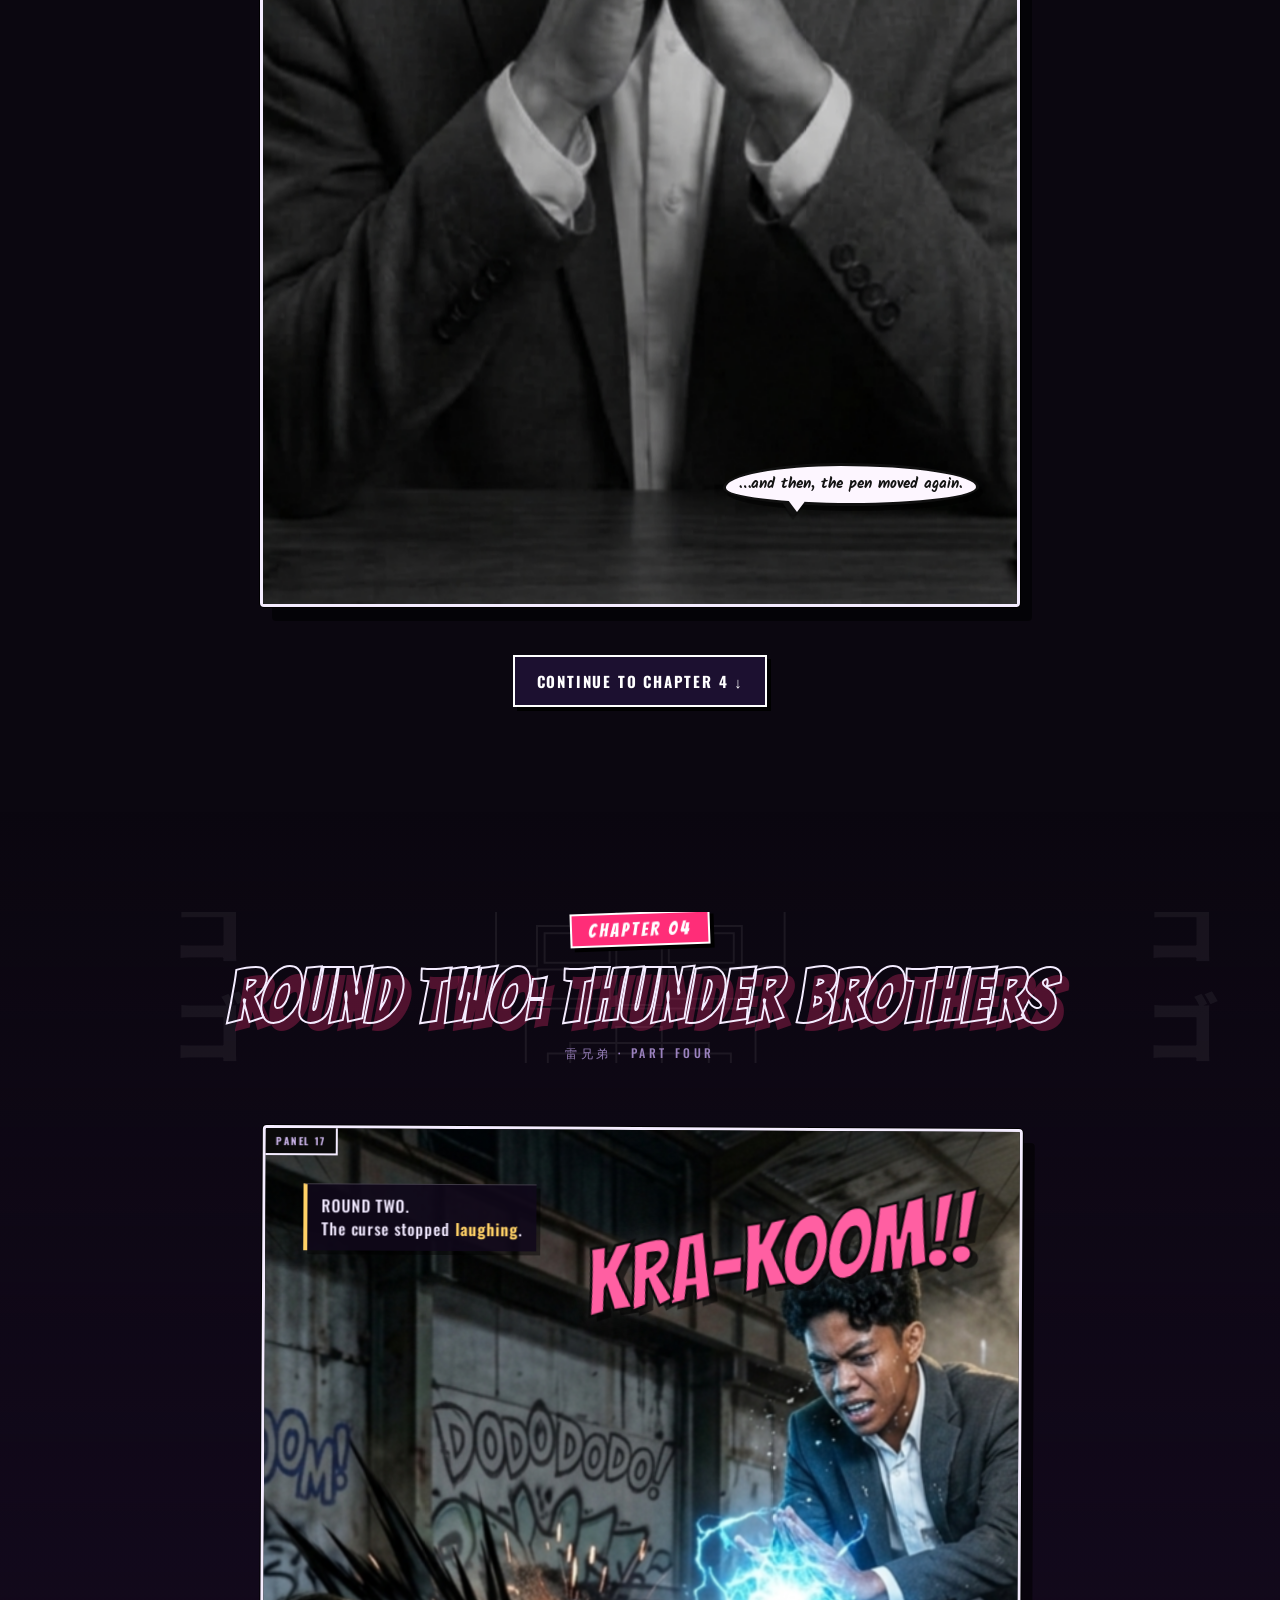
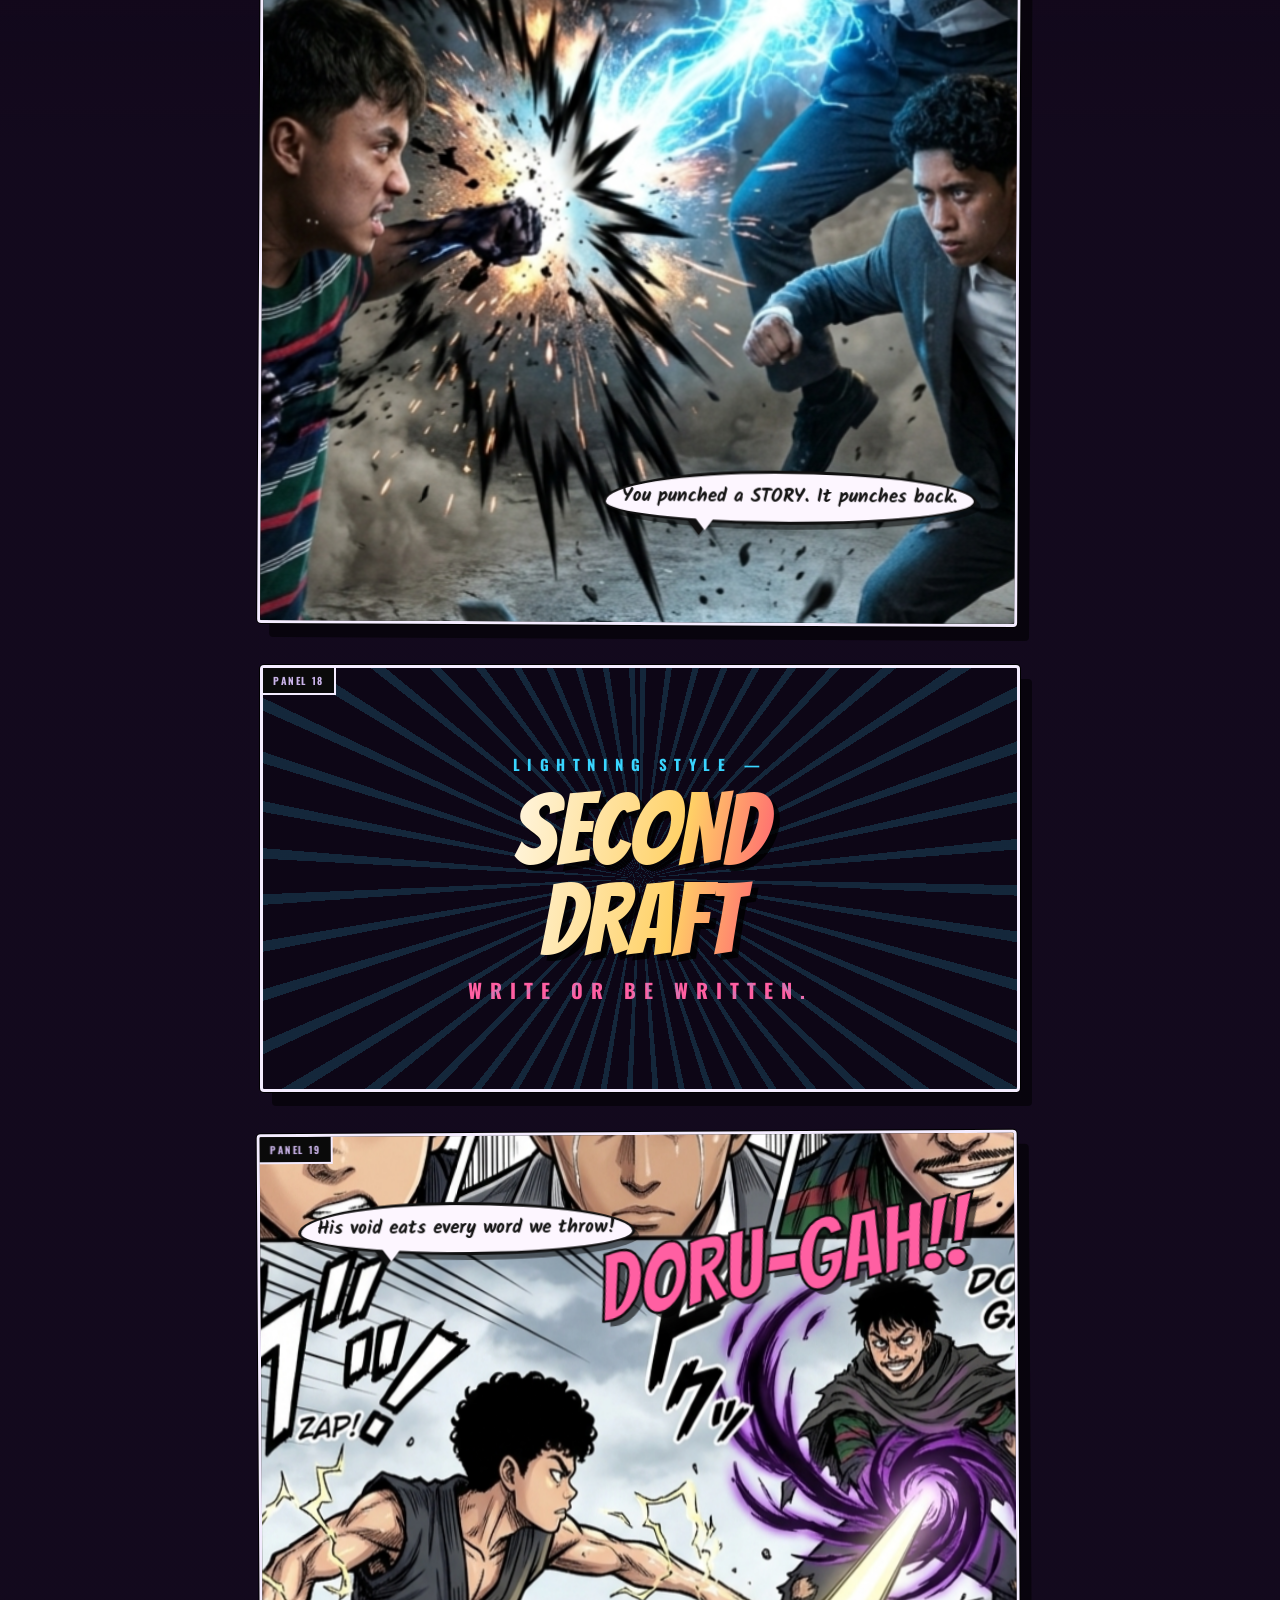
==== commit 1f01c936: "clean: replace emoji UI glyphs with text labels, strip emoji from docs - sound button now reads SOUN" ====
--- a/index.html
+++ b/index.html
@@ -40,8 +40,8 @@
 <!-- ===== TICKER ===== -->
 <div class="ticker" aria-hidden="true">
   <div class="ticker__track">
-    <span>⚡ DOMAIN EXPANSION — 領域展開 — CHAPTER 6 OUT NOW — TAP PANELS TO UNLEASH — ⚡ DOMAIN EXPANSION — 領域展開 — CHAPTER 6 OUT NOW — TAP PANELS TO UNLEASH — </span>
-    <span>⚡ DOMAIN EXPANSION — 領域展開 — CHAPTER 6 OUT NOW — TAP PANELS TO UNLEASH — ⚡ DOMAIN EXPANSION — 領域展開 — CHAPTER 6 OUT NOW — TAP PANELS TO UNLEASH — </span>
+    <span>DOMAIN EXPANSION — 領域展開 — CHAPTER 6 OUT NOW — TAP PANELS TO UNLEASH — DOMAIN EXPANSION — 領域展開 — CHAPTER 6 OUT NOW — TAP PANELS TO UNLEASH — </span>
+    <span>DOMAIN EXPANSION — 領域展開 — CHAPTER 6 OUT NOW — TAP PANELS TO UNLEASH — DOMAIN EXPANSION — 領域展開 — CHAPTER 6 OUT NOW — TAP PANELS TO UNLEASH — </span>
   </div>
 </div>
 
@@ -61,8 +61,8 @@
     <a href="#lab">LAB</a>
   </div>
   <div class="nav__actions">
-    <button id="soundBtn" class="btn btn--ghost" title="Toggle sound (S)"><span id="soundIcon">🔇</span></button>
-    <button id="domainBtn" class="btn btn--domain">DOMAIN EXPANSION ⚡</button>
+    <button id="soundBtn" class="btn btn--ghost" title="Toggle sound (S)"><span id="soundIcon">SOUND OFF</span></button>
+    <button id="domainBtn" class="btn btn--domain">DOMAIN EXPANSION</button>
   </div>
   <div class="progress"><div id="progressBar" class="progress__bar"></div></div>
 </nav>
@@ -85,7 +85,7 @@
       <p class="cover__byline" data-reveal style="--d:.22s">STORY &amp; ART — <b>PRATAO</b> · AN INTERACTIVE WEBTOON</p>
       <div class="cover__cta" data-reveal style="--d:.3s">
         <a href="#ch1" class="btn btn--big">START READING ↓</a>
-        <button class="btn btn--big btn--domain js-domain">DOMAIN EXPANSION ⚡</button>
+        <button class="btn btn--big btn--domain js-domain">DOMAIN EXPANSION</button>
       </div>
       <p class="cover__hint" data-reveal style="--d:.4s">TIP: every panel reacts when you tap it.</p>
     </div>
@@ -222,7 +222,7 @@
     <figure class="panel r-11" data-no="12" data-reveal data-domain data-sfx="領域展開!!" style="--tilt:-.4deg">
       <img class="art" src="assets/img/domain-anime-grid.png" width="447" height="447" decoding="async" alt="Three sorcerers shout DOMAIN EXPANSION" style="--pos:50% 50%; --zoom:1" loading="lazy">
       <div class="sfx sfx-pink s1" style="--d:.45s">DOMAIN<br>EXPANSION!!</div>
-      <div class="tap-hint" style="--d:1s">👆 TAP THE PANEL</div>
+      <div class="tap-hint" style="--d:1s">TAP THE PANEL</div>
       <span class="tag">PANEL 12</span>
     </figure>
 
@@ -462,7 +462,7 @@
     </figure>
 
     <div class="next-ch" data-reveal>
-      <button class="btn btn--big btn--domain js-domain">RE-UNLEASH THE DOMAIN ⚡</button>
+      <button class="btn btn--big btn--domain js-domain">RE-UNLEASH THE DOMAIN</button>
       <a class="btn btn--big" href="#lab">OR FORGE NEW PANELS →</a>
     </div>
   </div>
@@ -484,7 +484,7 @@
         <span class="tag">LAB PANEL</span>
       </figure>
       <div class="lab__controls">
-        <button id="genBtn" class="btn btn--big btn--domain">⚡ GENERATE PANEL</button>
+        <button id="genBtn" class="btn btn--big btn--domain">GENERATE PANEL</button>
         <button id="genReset" class="btn btn--ghost">RESET SEED</button>
         <p class="lab__seed">SEED: <b id="labSeed">0000</b> — same seed, same panel. Share it.</p>
       </div>
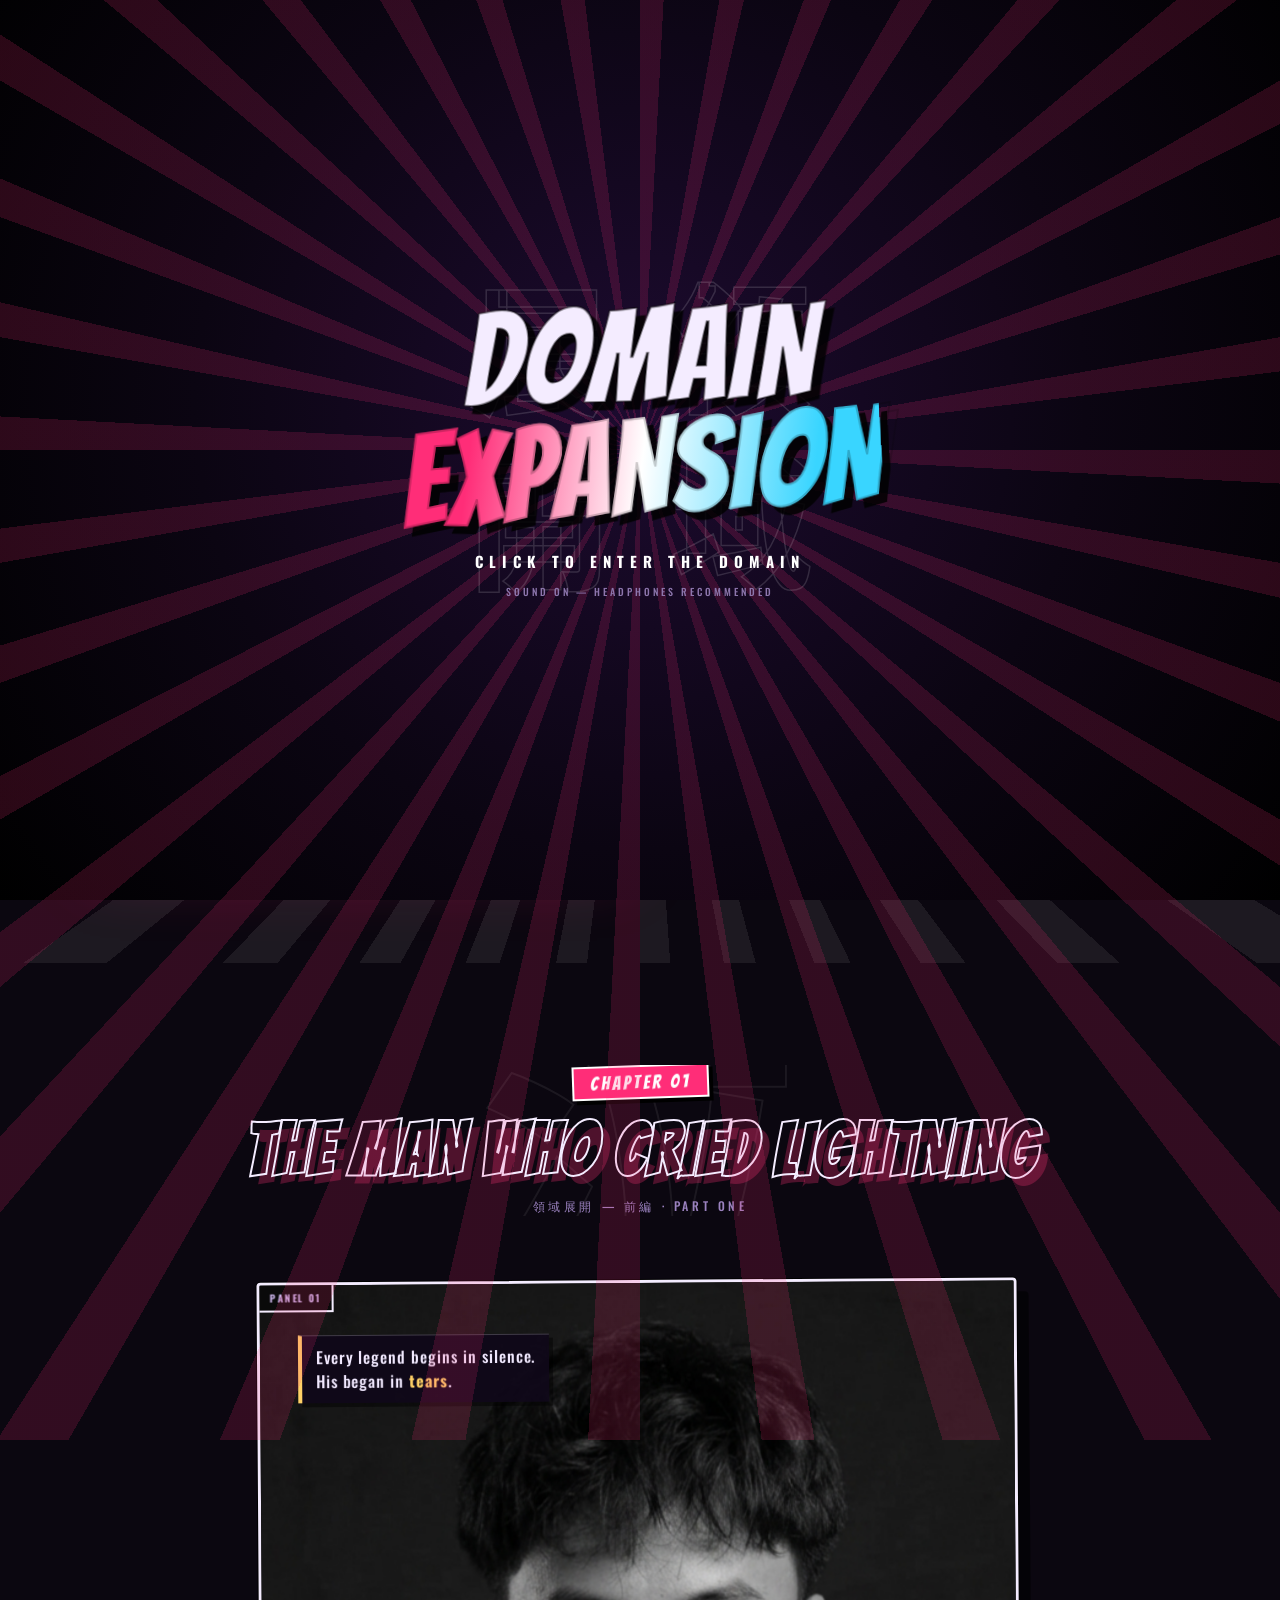
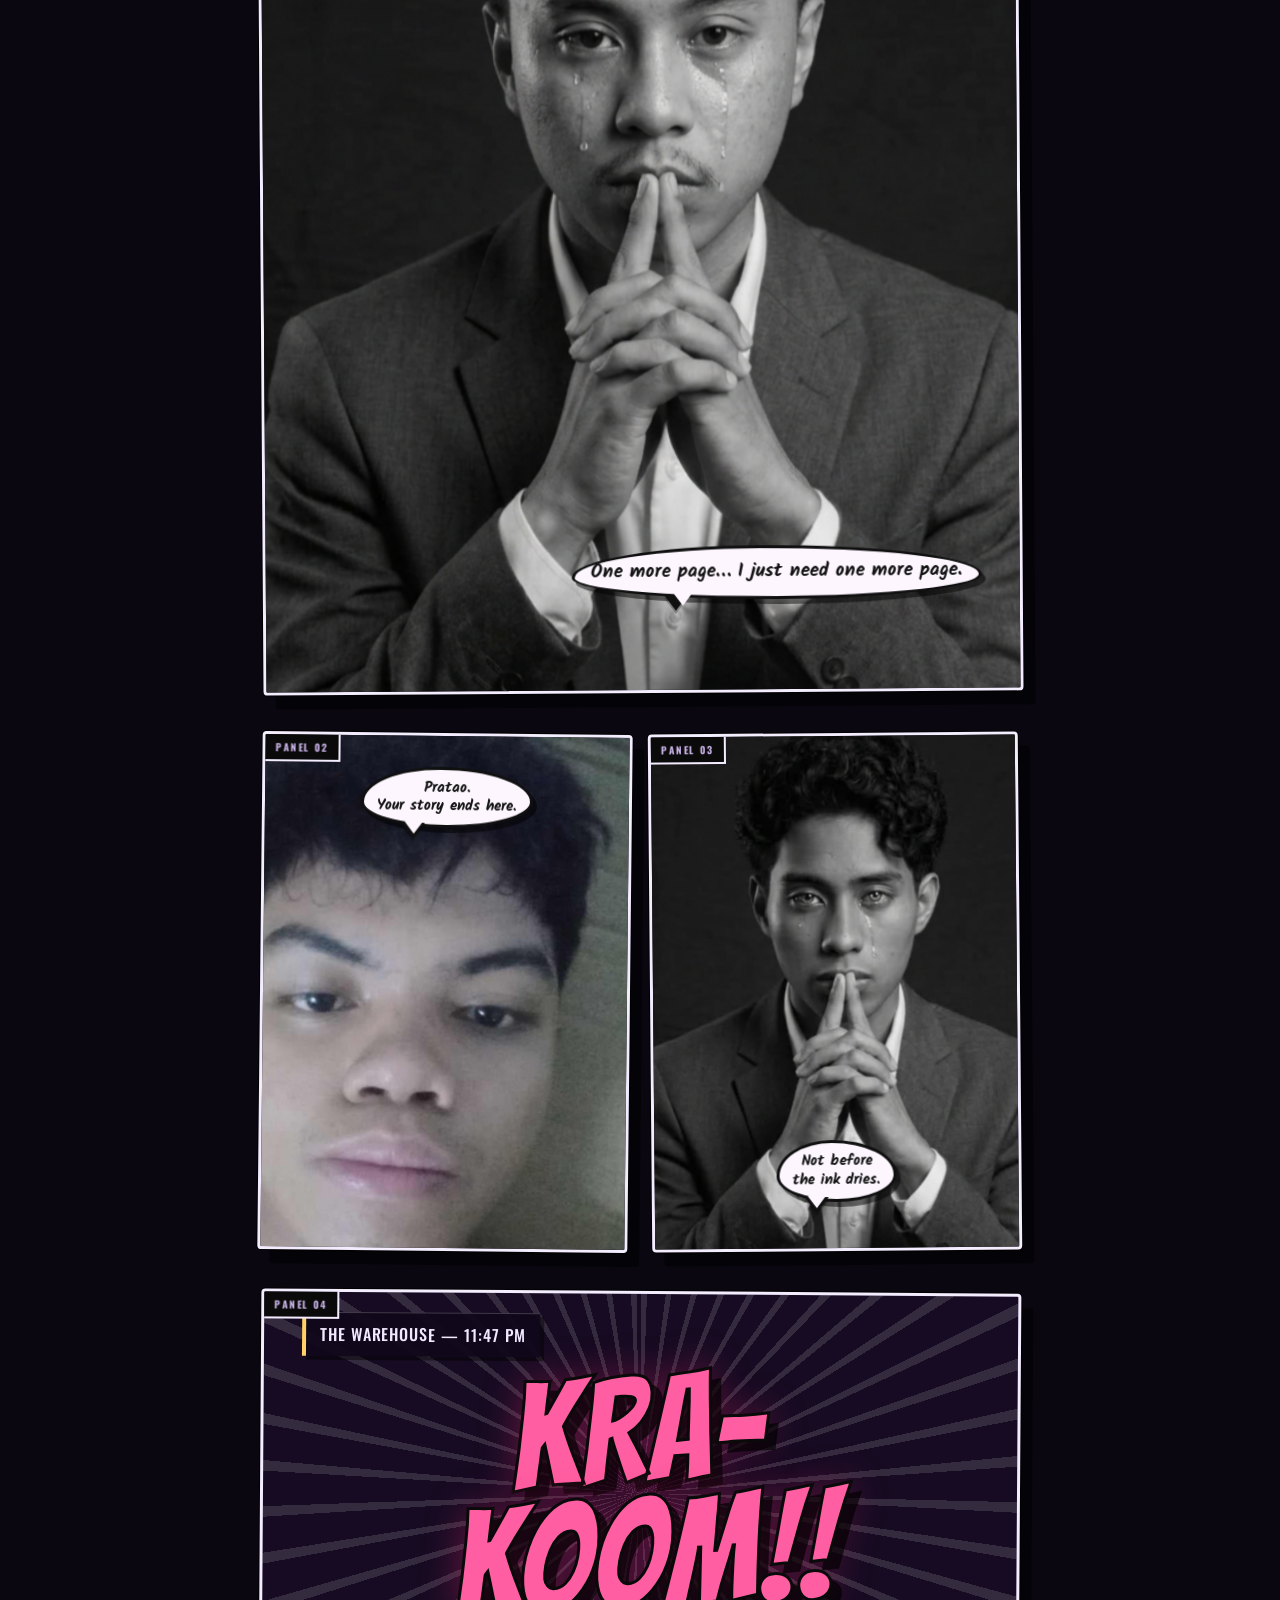
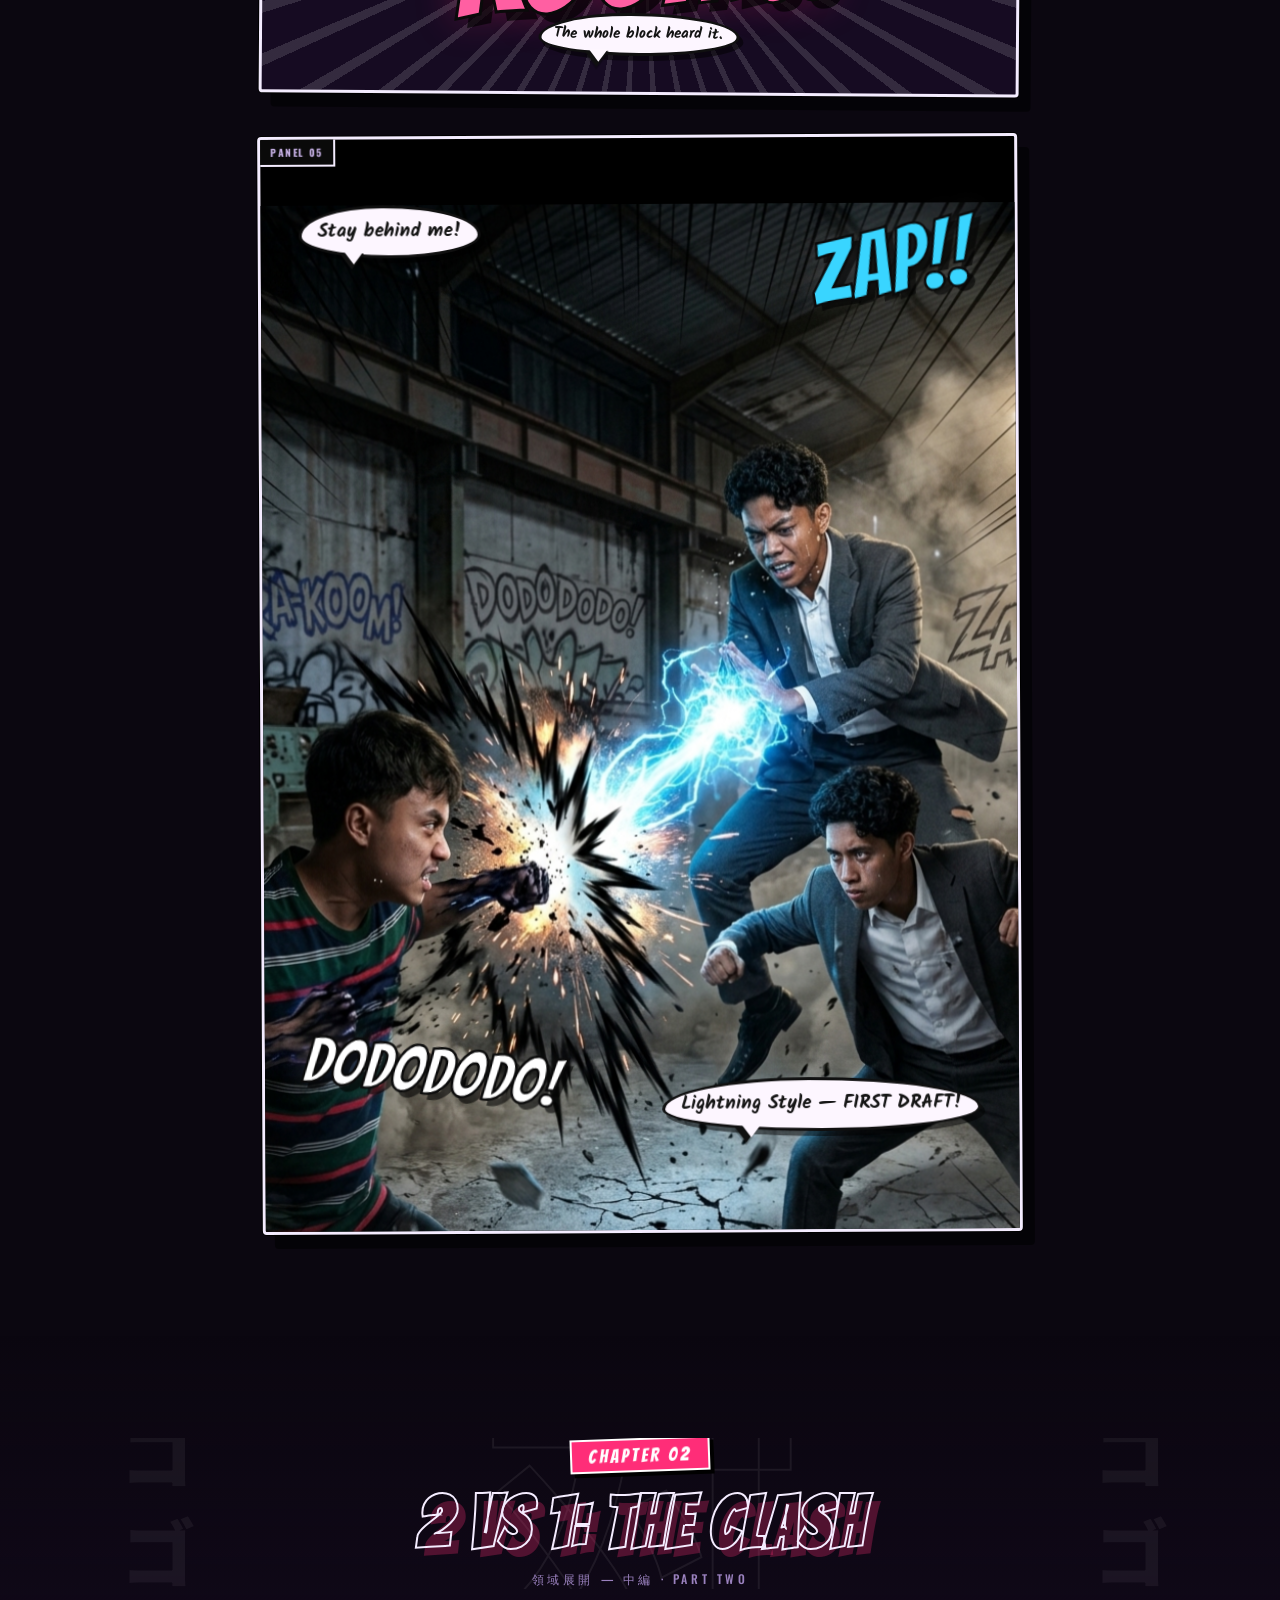
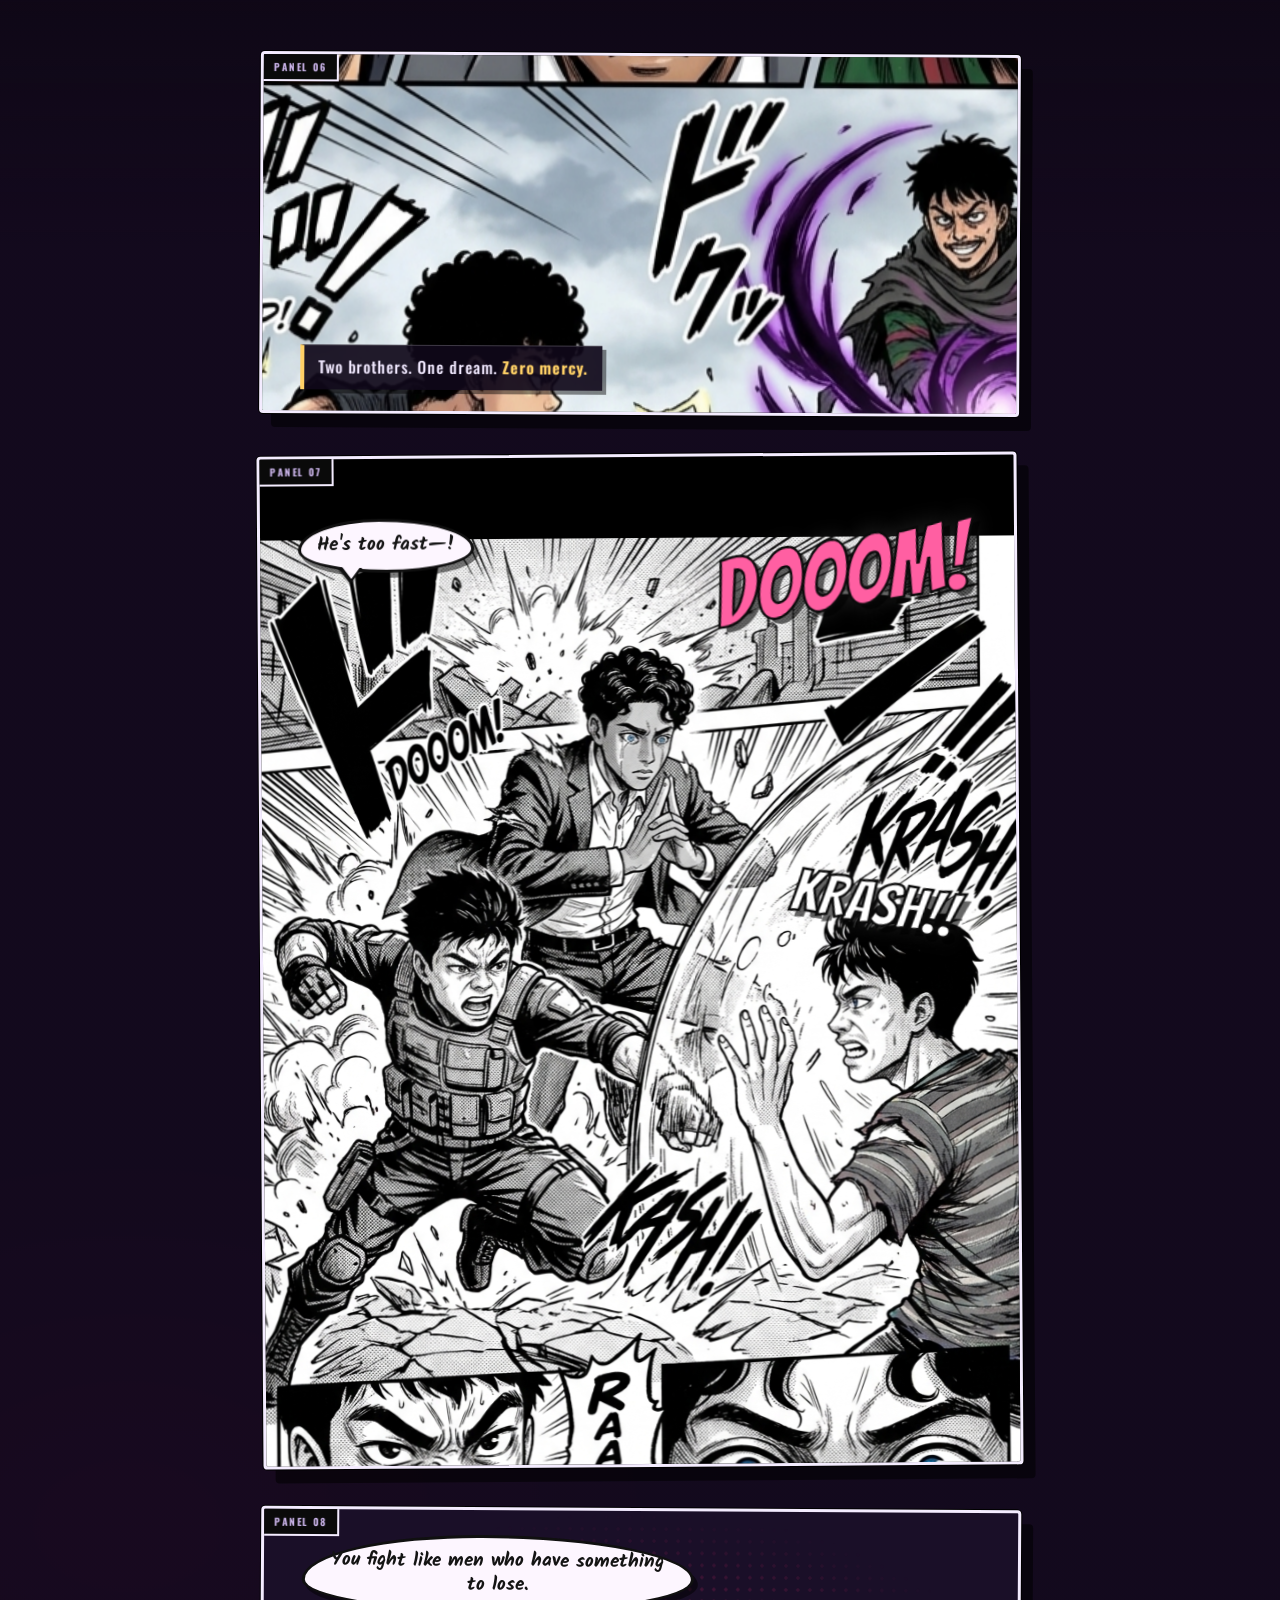
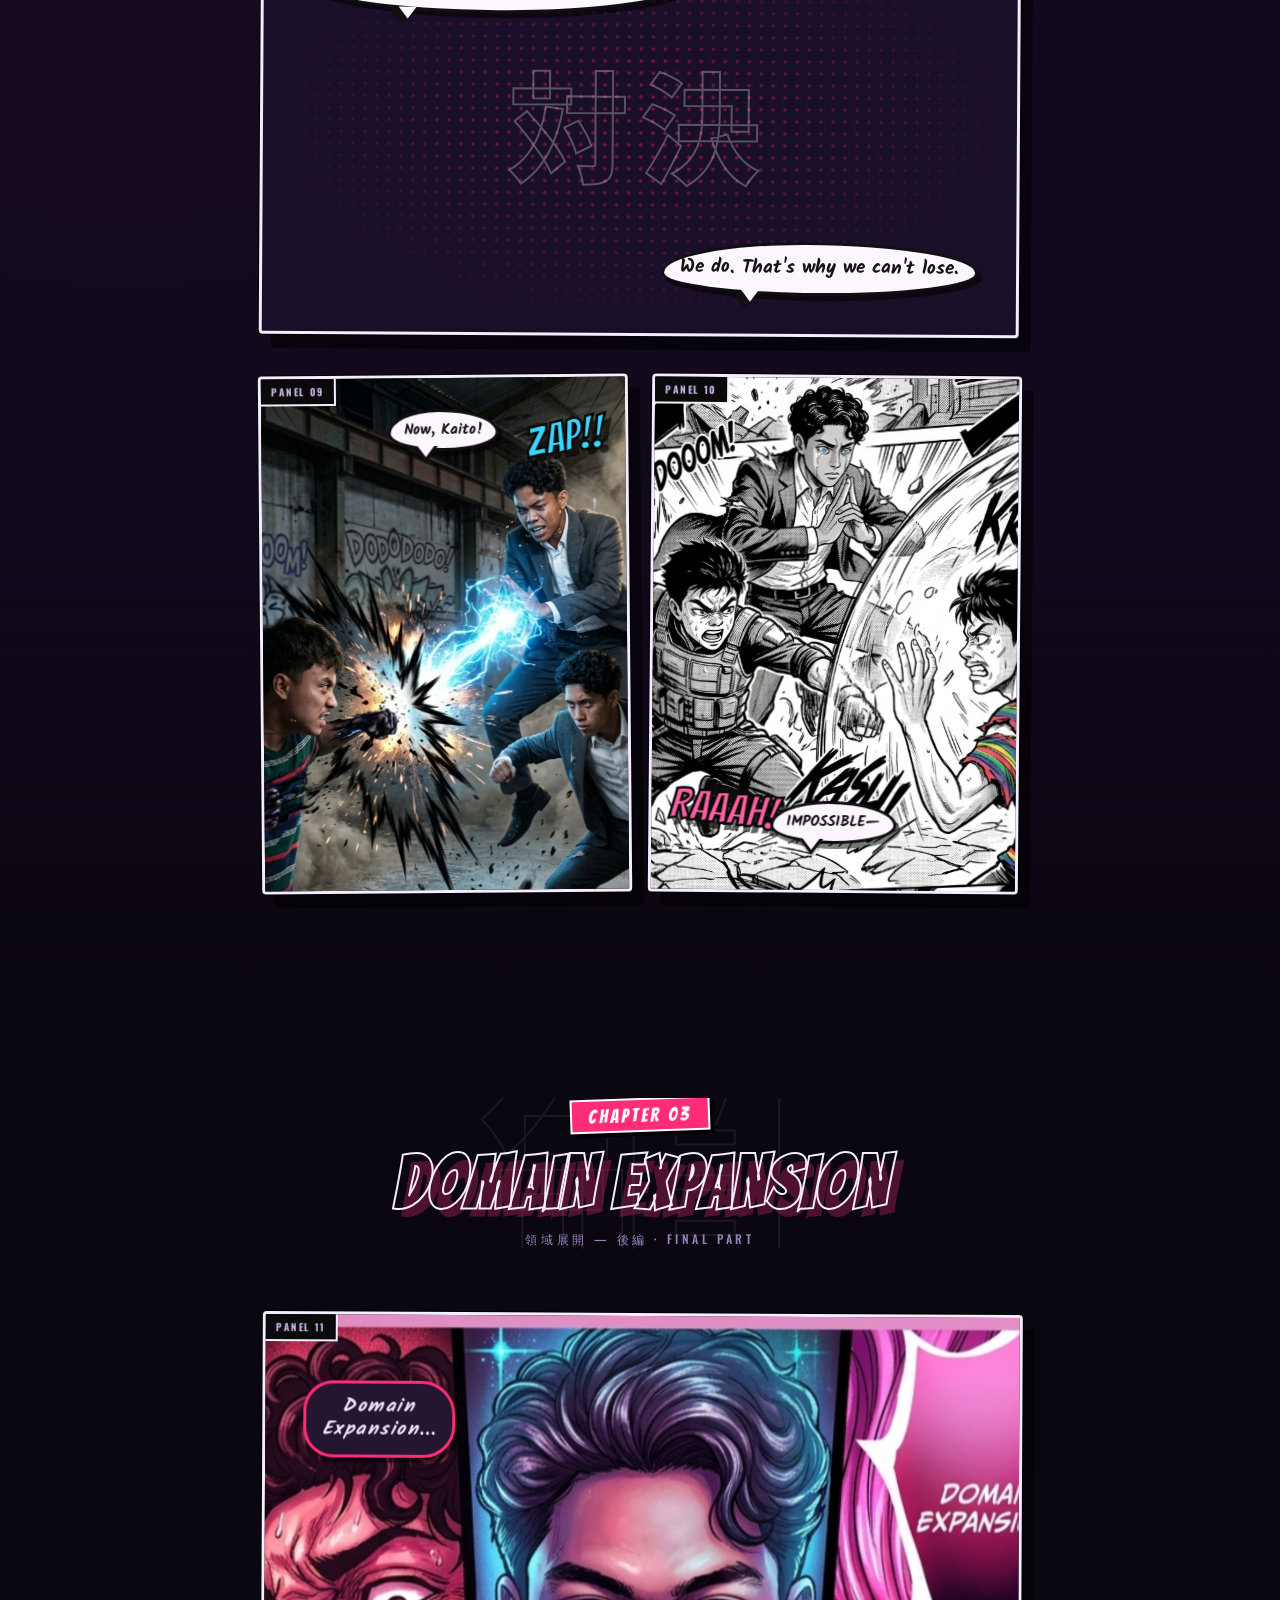
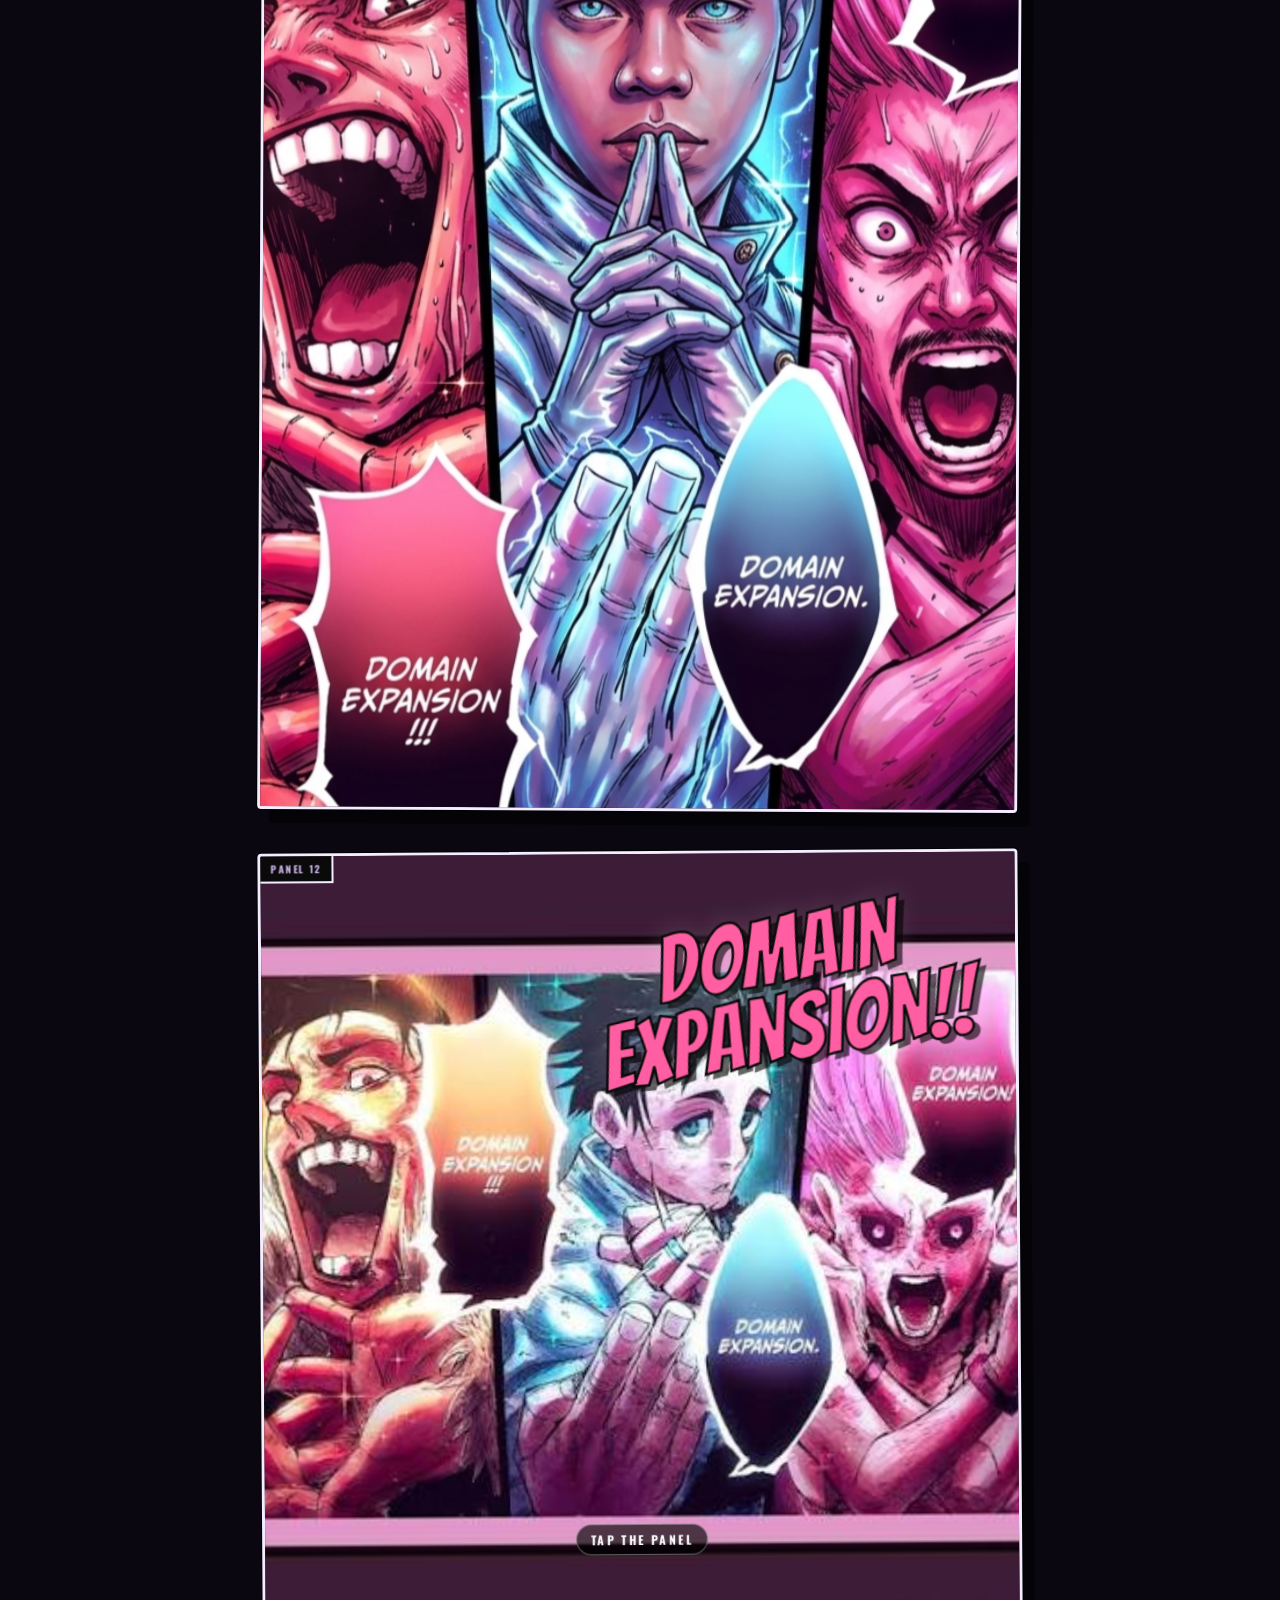
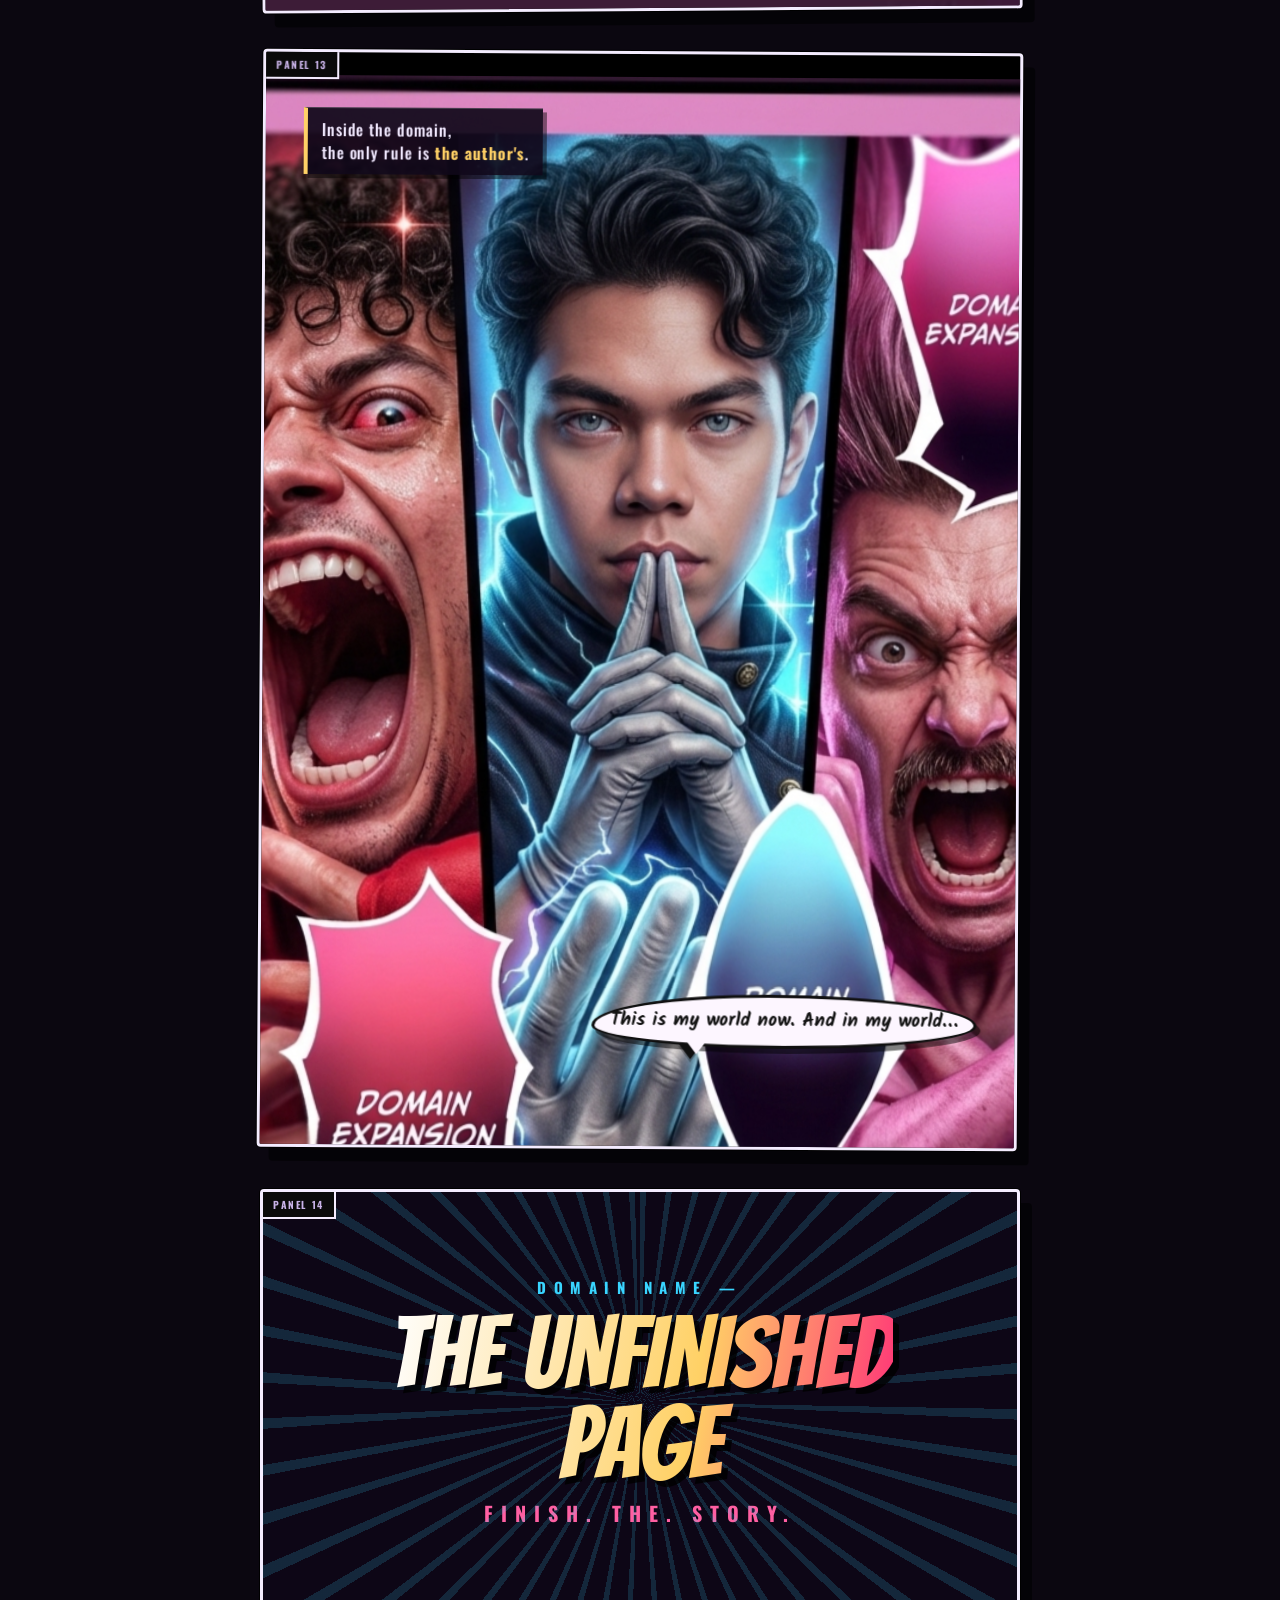
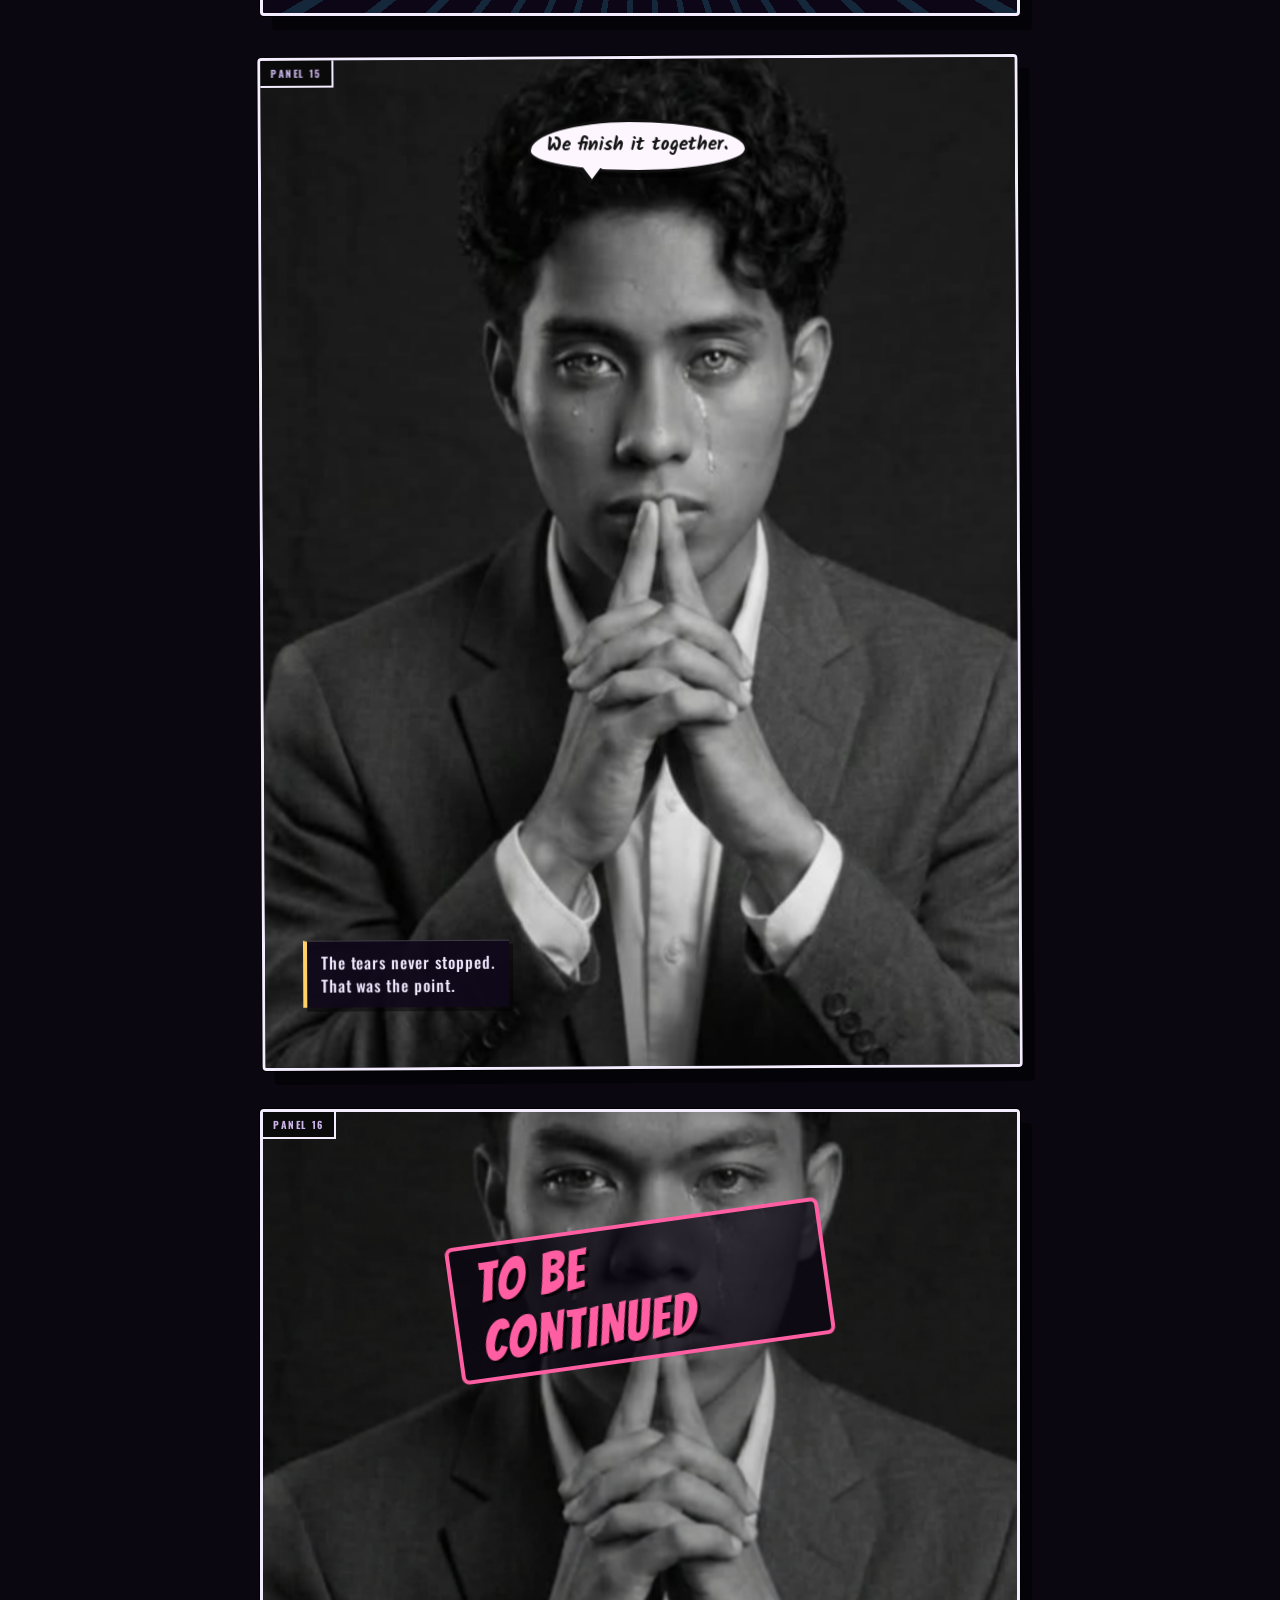
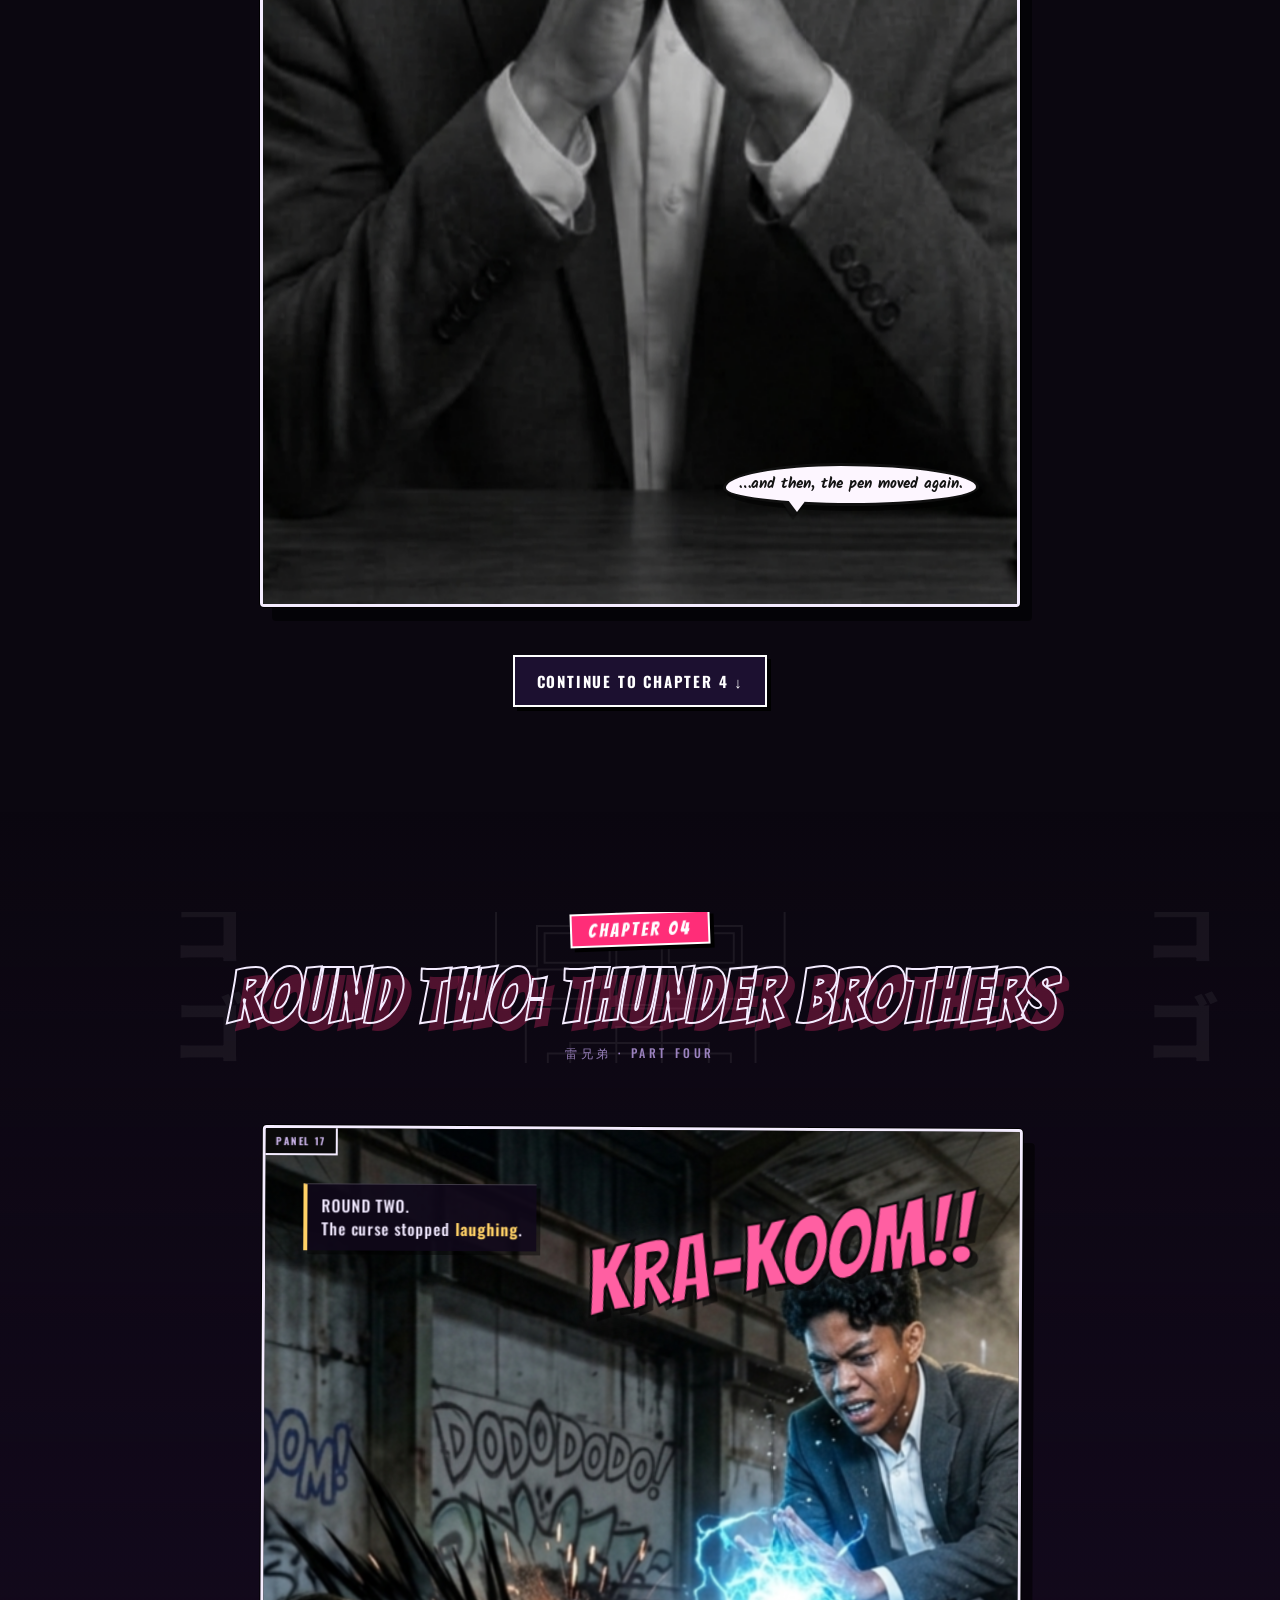
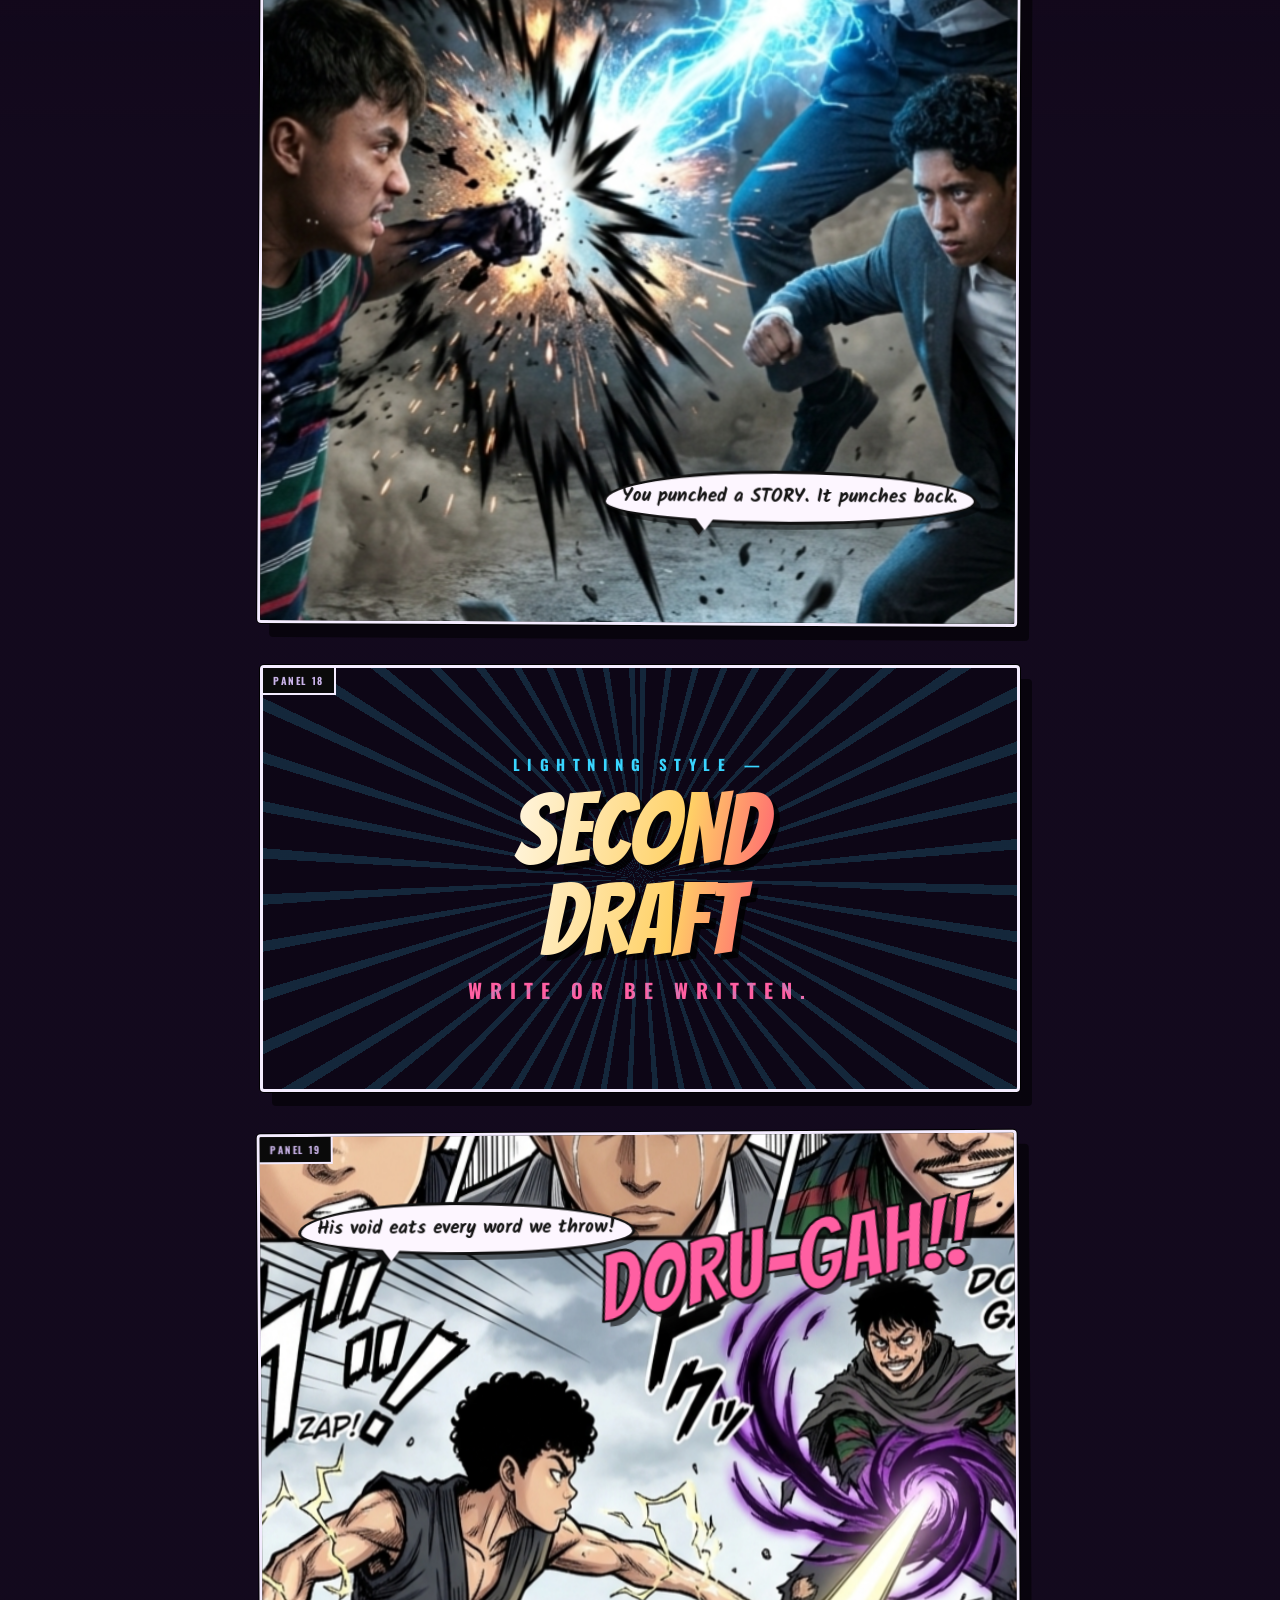
==== commit c8c6c5a8: "clean: drop the emoji from the sound hint" ====
--- a/index.html
+++ b/index.html
@@ -33,7 +33,7 @@
   <div class="intro__kanji" aria-hidden="true">領域展開</div>
   <div class="intro__title" aria-hidden="true">DOMAIN<em>EXPANSION</em></div>
   <div class="intro__press">CLICK TO ENTER THE DOMAIN</div>
-  <div class="intro__hint">🔊 SOUND ON — HEADPHONES RECOMMENDED</div>
+  <div class="intro__hint">SOUND ON — HEADPHONES RECOMMENDED</div>
 </div>
 <div id="flashfx" class="flashfx" aria-hidden="true"></div>
 
